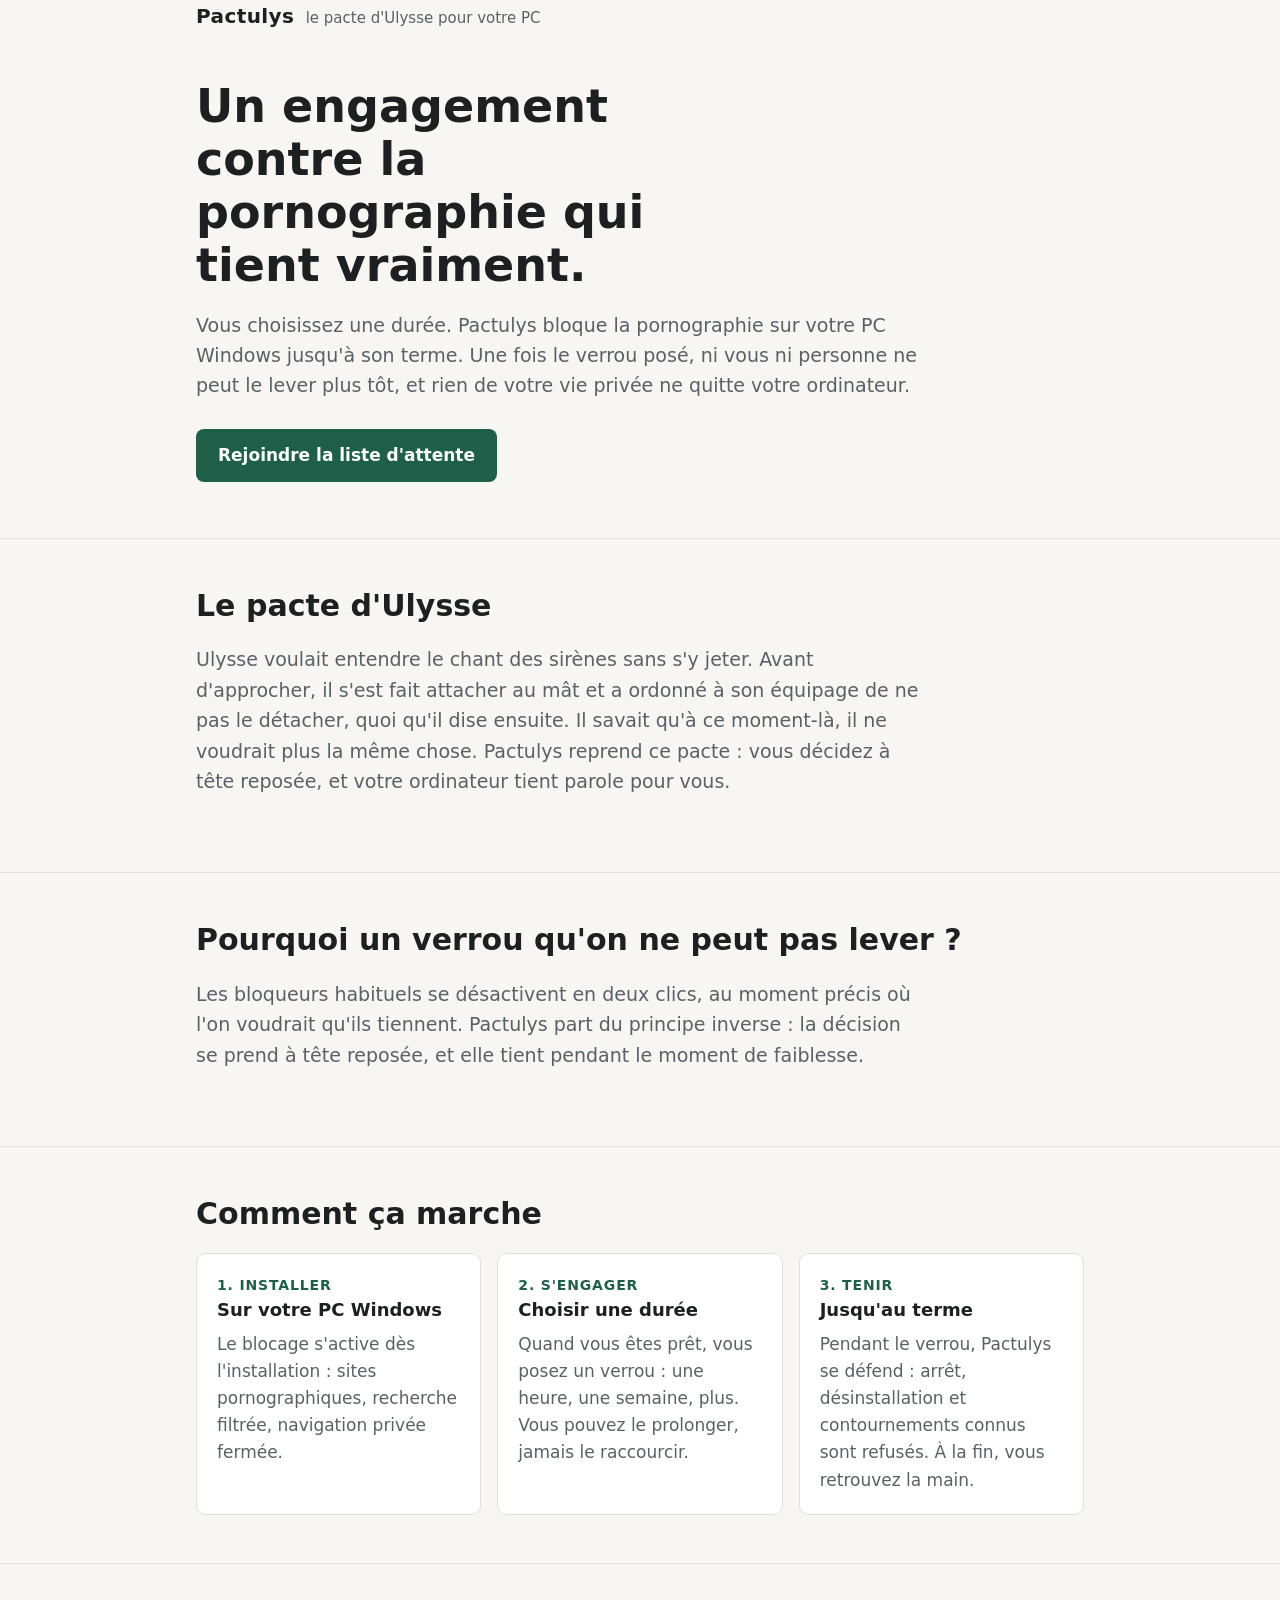
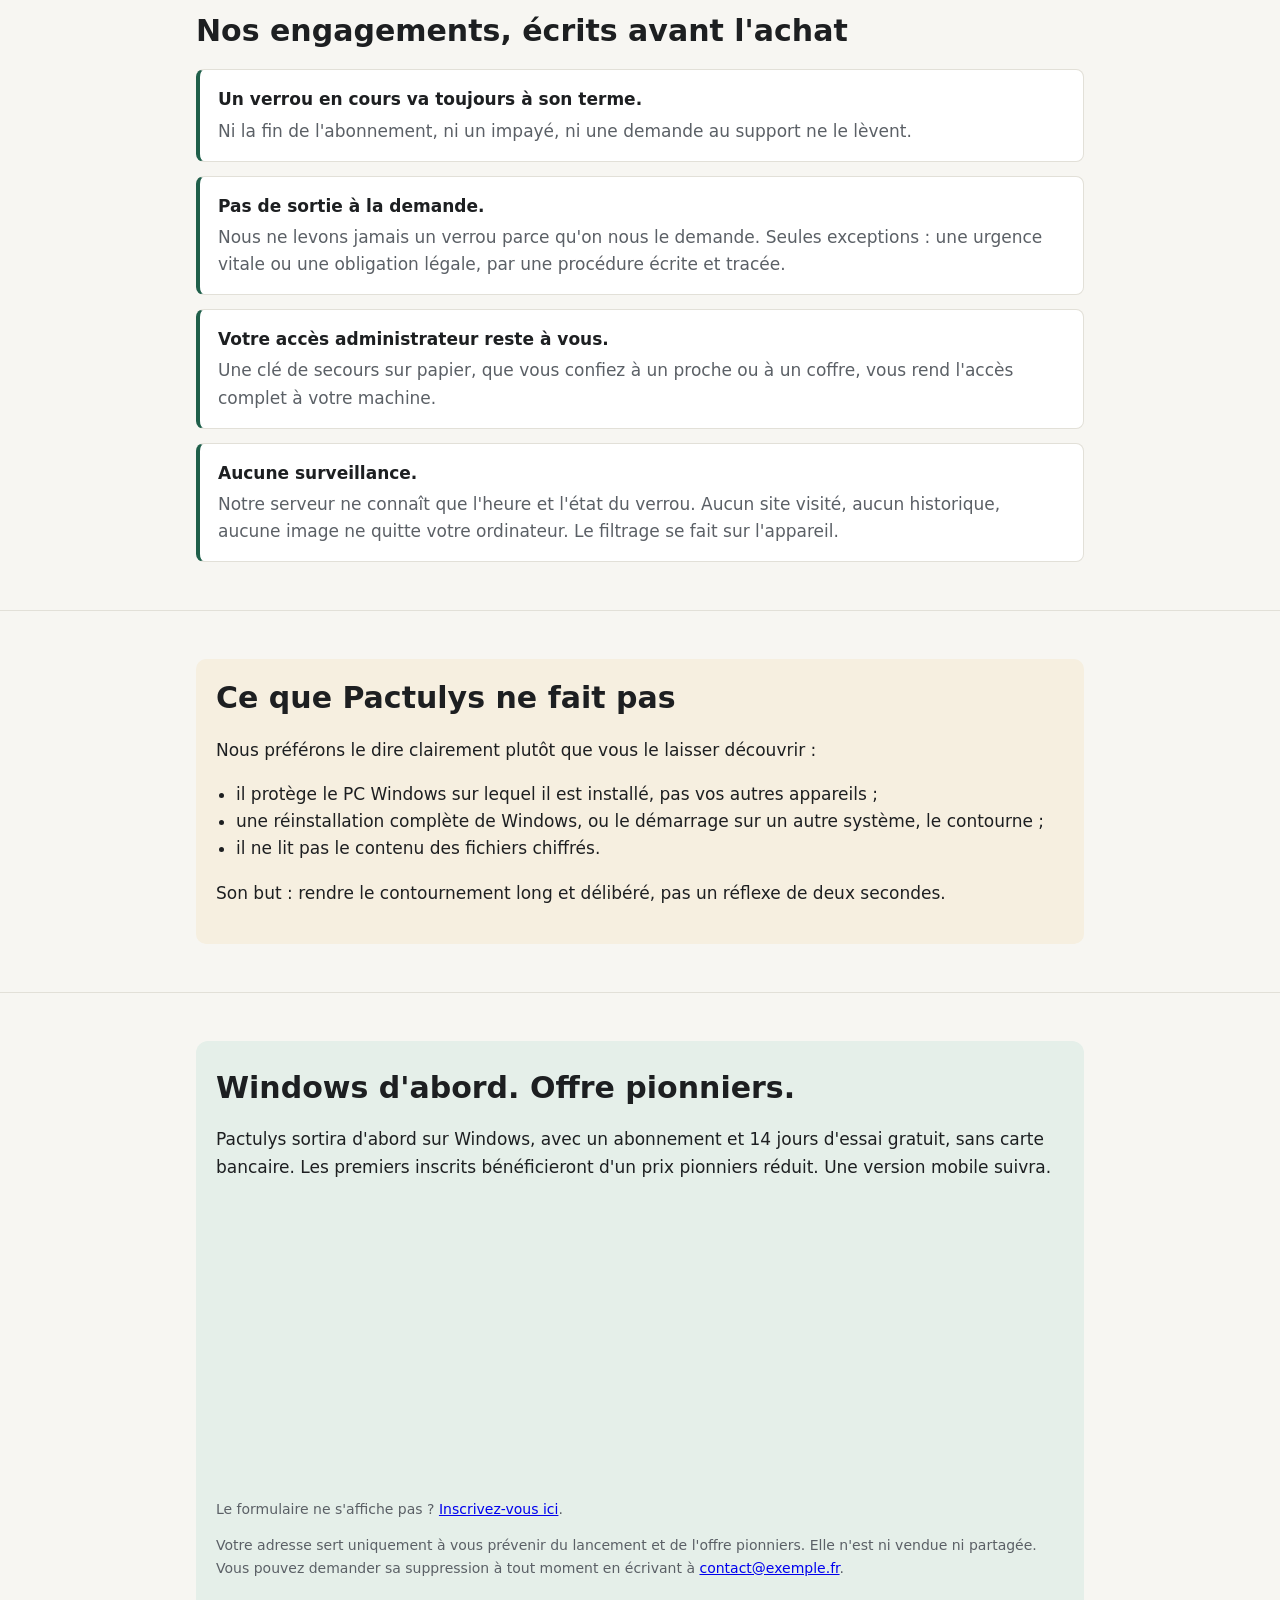
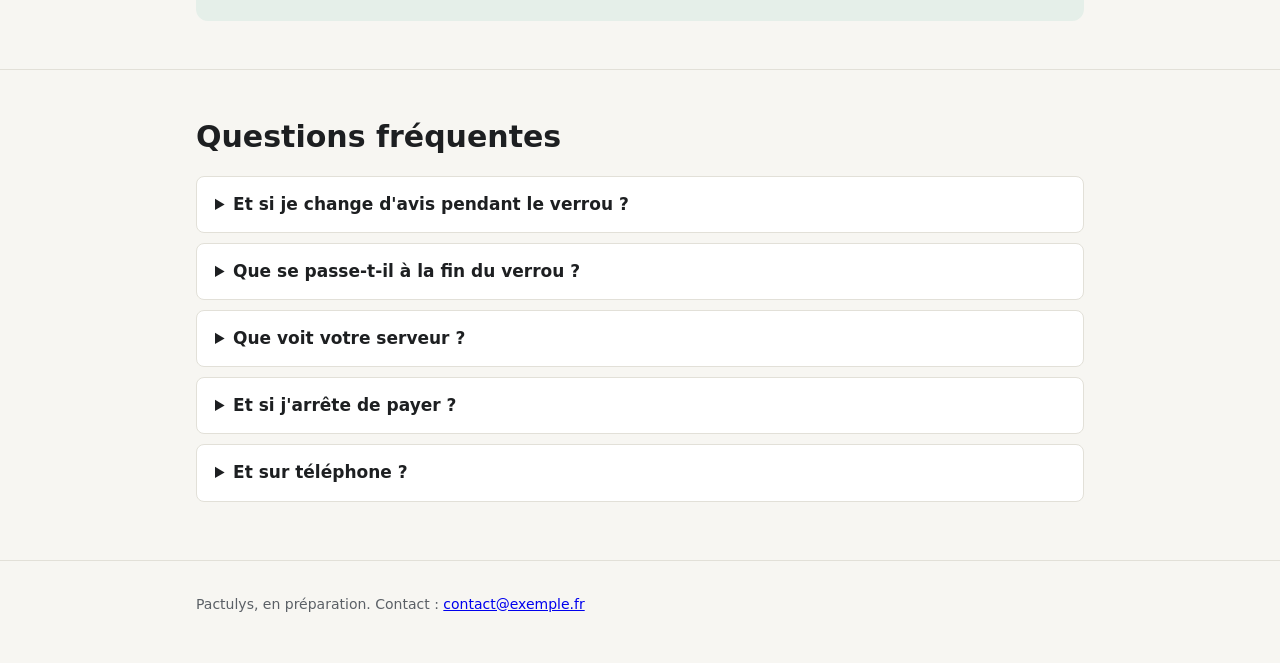
==== index.html @ 53e65997 "fix(site): hauteur du formulaire Tally sans barre de défilement" ====
<!doctype html>
<html lang="fr">
<head>
<meta charset="utf-8">
<meta name="viewport" content="width=device-width, initial-scale=1">
<title>Pactulys — le pacte d'Ulysse pour votre PC</title>
<meta name="description" content="Pactulys bloque la pornographie sur votre PC Windows pour une durée que vous choisissez. Une fois posé, le verrou ne se lève pas avant son terme. Sans surveillance de votre vie privée.">
<style>
  :root {
    --bg: #f7f6f2;
    --surface: #ffffff;
    --text: #1d1f21;
    --muted: #5b6066;
    --line: #e2e0d8;
    --accent: #1f5f4a;
    --accent-text: #ffffff;
    --accent-soft: #e5efe9;
    --warn-soft: #f6efe0;
  }
  @media (prefers-color-scheme: dark) {
    :root:not([data-theme="light"]) {
      --bg: #141617;
      --surface: #1c1f20;
      --text: #ecebe7;
      --muted: #a3a8ad;
      --line: #2e3234;
      --accent: #6cc4a1;
      --accent-text: #0f1a15;
      --accent-soft: #1d2b25;
      --warn-soft: #2a2519;
    }
  }
  :root[data-theme="dark"] {
    --bg: #141617;
    --surface: #1c1f20;
    --text: #ecebe7;
    --muted: #a3a8ad;
    --line: #2e3234;
    --accent: #6cc4a1;
    --accent-text: #0f1a15;
    --accent-soft: #1d2b25;
    --warn-soft: #2a2519;
  }
  * { box-sizing: border-box; }
  html { -webkit-text-size-adjust: 100%; }
  body {
    margin: 0;
    background: var(--bg);
    color: var(--text);
    font: 17px/1.6 system-ui, -apple-system, "Segoe UI", Roboto, sans-serif;
  }
  .wrap { max-width: 920px; margin: 0 auto; padding: 0 16px; }
  header { padding: 20px 0; }
  .brand { font-weight: 700; font-size: 20px; letter-spacing: .02em; }
  .tagline { color: var(--muted); font-size: 15px; margin-left: 6px; }
  .hero { padding-top: 48px; padding-bottom: 56px; }
  h1 { font-size: clamp(30px, 6vw, 46px); line-height: 1.15; margin: 0 0 18px; max-width: 18ch; }
  h2 { font-size: clamp(23px, 4vw, 30px); line-height: 1.25; margin: 0 0 20px; }
  h3 { font-size: 18px; margin: 0 0 6px; }
  .lead { font-size: 19px; color: var(--muted); max-width: 60ch; margin: 0 0 28px; }
  .btn {
    display: inline-block; background: var(--accent); color: var(--accent-text);
    text-decoration: none; font-weight: 600; padding: 13px 22px; border-radius: 8px;
    border: 0; font-size: 17px; cursor: pointer;
  }
  .btn:focus-visible { outline: 3px solid var(--accent); outline-offset: 2px; }
  section { padding: 48px 0; border-top: 1px solid var(--line); }
  .grid { display: grid; gap: 16px; grid-template-columns: repeat(auto-fit, minmax(240px, 1fr)); }
  .card { background: var(--surface); border: 1px solid var(--line); border-radius: 10px; padding: 20px; }
  .card p { margin: 0; color: var(--muted); }
  .step { font-weight: 700; color: var(--accent); font-size: 14px; letter-spacing: .06em; text-transform: uppercase; }
  ul.promises { list-style: none; padding: 0; margin: 0; display: grid; gap: 14px; }
  ul.promises li { background: var(--surface); border: 1px solid var(--line); border-left: 4px solid var(--accent); border-radius: 8px; padding: 16px 18px; }
  ul.promises li p { margin: 4px 0 0; color: var(--muted); }
  .limits { background: var(--warn-soft); border-radius: 10px; padding: 20px; }
  .limits ul { margin: 8px 0 0; padding-left: 20px; }
  .offer { background: var(--accent-soft); border-radius: 12px; padding: 28px 20px; }
  .tally { width: 100%; border: 0; margin: 18px 0 10px; min-height: 250px; background: transparent; }
  .small { font-size: 14px; color: var(--muted); }
  details { background: var(--surface); border: 1px solid var(--line); border-radius: 8px; padding: 14px 18px; margin-bottom: 10px; }
  summary { cursor: pointer; font-weight: 600; }
  details p { color: var(--muted); margin: 10px 0 0; }
  footer { padding: 32px 0 48px; border-top: 1px solid var(--line); }
</style>
</head>
<body>
<header class="wrap"><span class="brand">Pactulys</span> <span class="tagline">le pacte d'Ulysse pour votre PC</span></header>

<main>
  <div class="wrap hero">
    <h1>Un engagement contre la pornographie qui tient vraiment.</h1>
    <p class="lead">Vous choisissez une durée. Pactulys bloque la pornographie sur votre PC Windows jusqu'à son terme. Une fois le verrou posé, ni vous ni personne ne peut le lever plus tôt, et rien de votre vie privée ne quitte votre ordinateur.</p>
    <a class="btn" href="#liste">Rejoindre la liste d'attente</a>
  </div>

  <section>
    <div class="wrap">
      <h2>Le pacte d'Ulysse</h2>
      <p class="lead">Ulysse voulait entendre le chant des sirènes sans s'y jeter. Avant d'approcher, il s'est fait attacher au mât et a ordonné à son équipage de ne pas le détacher, quoi qu'il dise ensuite. Il savait qu'à ce moment-là, il ne voudrait plus la même chose. Pactulys reprend ce pacte : vous décidez à tête reposée, et votre ordinateur tient parole pour vous.</p>
    </div>
  </section>

  <section>
    <div class="wrap">
      <h2>Pourquoi un verrou qu'on ne peut pas lever ?</h2>
      <p class="lead">Les bloqueurs habituels se désactivent en deux clics, au moment précis où l'on voudrait qu'ils tiennent. Pactulys part du principe inverse : la décision se prend à tête reposée, et elle tient pendant le moment de faiblesse.</p>
    </div>
  </section>

  <section>
    <div class="wrap">
      <h2>Comment ça marche</h2>
      <div class="grid">
        <div class="card">
          <div class="step">1. Installer</div>
          <h3>Sur votre PC Windows</h3>
          <p>Le blocage s'active dès l'installation : sites pornographiques, recherche filtrée, navigation privée fermée.</p>
        </div>
        <div class="card">
          <div class="step">2. S'engager</div>
          <h3>Choisir une durée</h3>
          <p>Quand vous êtes prêt, vous posez un verrou : une heure, une semaine, plus. Vous pouvez le prolonger, jamais le raccourcir.</p>
        </div>
        <div class="card">
          <div class="step">3. Tenir</div>
          <h3>Jusqu'au terme</h3>
          <p>Pendant le verrou, Pactulys se défend : arrêt, désinstallation et contournements connus sont refusés. À la fin, vous retrouvez la main.</p>
        </div>
      </div>
    </div>
  </section>

  <section>
    <div class="wrap">
      <h2>Nos engagements, écrits avant l'achat</h2>
      <ul class="promises">
        <li><strong>Un verrou en cours va toujours à son terme.</strong>
          <p>Ni la fin de l'abonnement, ni un impayé, ni une demande au support ne le lèvent.</p></li>
        <li><strong>Pas de sortie à la demande.</strong>
          <p>Nous ne levons jamais un verrou parce qu'on nous le demande. Seules exceptions : une urgence vitale ou une obligation légale, par une procédure écrite et tracée.</p></li>
        <li><strong>Votre accès administrateur reste à vous.</strong>
          <p>Une clé de secours sur papier, que vous confiez à un proche ou à un coffre, vous rend l'accès complet à votre machine.</p></li>
        <li><strong>Aucune surveillance.</strong>
          <p>Notre serveur ne connaît que l'heure et l'état du verrou. Aucun site visité, aucun historique, aucune image ne quitte votre ordinateur. Le filtrage se fait sur l'appareil.</p></li>
      </ul>
    </div>
  </section>

  <section>
    <div class="wrap">
      <div class="limits">
        <h2>Ce que Pactulys ne fait pas</h2>
        <p>Nous préférons le dire clairement plutôt que vous le laisser découvrir :</p>
        <ul>
          <li>il protège le PC Windows sur lequel il est installé, pas vos autres appareils ;</li>
          <li>une réinstallation complète de Windows, ou le démarrage sur un autre système, le contourne ;</li>
          <li>il ne lit pas le contenu des fichiers chiffrés.</li>
        </ul>
        <p>Son but : rendre le contournement long et délibéré, pas un réflexe de deux secondes.</p>
      </div>
    </div>
  </section>

  <section id="liste">
    <div class="wrap">
      <div class="offer">
        <h2>Windows d'abord. Offre pionniers.</h2>
        <p>Pactulys sortira d'abord sur Windows, avec un abonnement et 14 jours d'essai gratuit, sans carte bancaire. Les premiers inscrits bénéficieront d'un prix pionniers réduit. Une version mobile suivra.</p>
        <!-- Formulaire Tally jadW1a (modifiable sur tally.so). Le lien sert si l'intégration est bloquée. -->
        <iframe class="tally" src="https://tally.so/embed/jadW1a?hideTitle=1&amp;transparentBackground=1&amp;dynamicHeight=1" data-tally-src="https://tally.so/embed/jadW1a?hideTitle=1&amp;transparentBackground=1&amp;dynamicHeight=1" title="Rejoindre la liste d'attente" loading="lazy"></iframe>
        <p class="small">Le formulaire ne s'affiche pas ? <a href="https://tally.so/r/jadW1a">Inscrivez-vous ici</a>.</p>
        <script src="https://tally.so/widgets/embed.js" async></script>
        <p class="small">Votre adresse sert uniquement à vous prévenir du lancement et de l'offre pionniers. Elle n'est ni vendue ni partagée. Vous pouvez demander sa suppression à tout moment en écrivant à <a href="mailto:contact@exemple.fr">contact@exemple.fr</a>.</p>
      </div>
    </div>
  </section>

  <section>
    <div class="wrap">
      <h2>Questions fréquentes</h2>
      <details>
        <summary>Et si je change d'avis pendant le verrou ?</summary>
        <p>Le verrou va à son terme : c'est tout son intérêt. Choisissez une durée courte pour commencer. Vous pourrez toujours la prolonger, jamais la raccourcir.</p>
      </details>
      <details>
        <summary>Que se passe-t-il à la fin du verrou ?</summary>
        <p>Le blocage reste actif, mais vous retrouvez tous vos droits : vous pouvez le désactiver, poser un nouveau verrou ou désinstaller Pactulys.</p>
      </details>
      <details>
        <summary>Que voit votre serveur ?</summary>
        <p>L'heure et l'état du verrou, rien d'autre. Il sert à fournir une heure fiable, pour qu'on ne puisse pas avancer l'horloge de l'ordinateur afin d'écourter le verrou.</p>
      </details>
      <details>
        <summary>Et si j'arrête de payer ?</summary>
        <p>Un verrou en cours continue jusqu'à son terme. Sans abonnement actif, vous ne pouvez simplement plus en poser de nouveau.</p>
      </details>
      <details>
        <summary>Et sur téléphone ?</summary>
        <p>Pas encore. Nous choisirons la première plateforme mobile en fonction de ce que nous diront les inscrits.</p>
      </details>
    </div>
  </section>
</main>

<footer>
  <div class="wrap small">Pactulys, en préparation. Contact : <a href="mailto:contact@exemple.fr">contact@exemple.fr</a></div>
</footer>
</body>
</html>
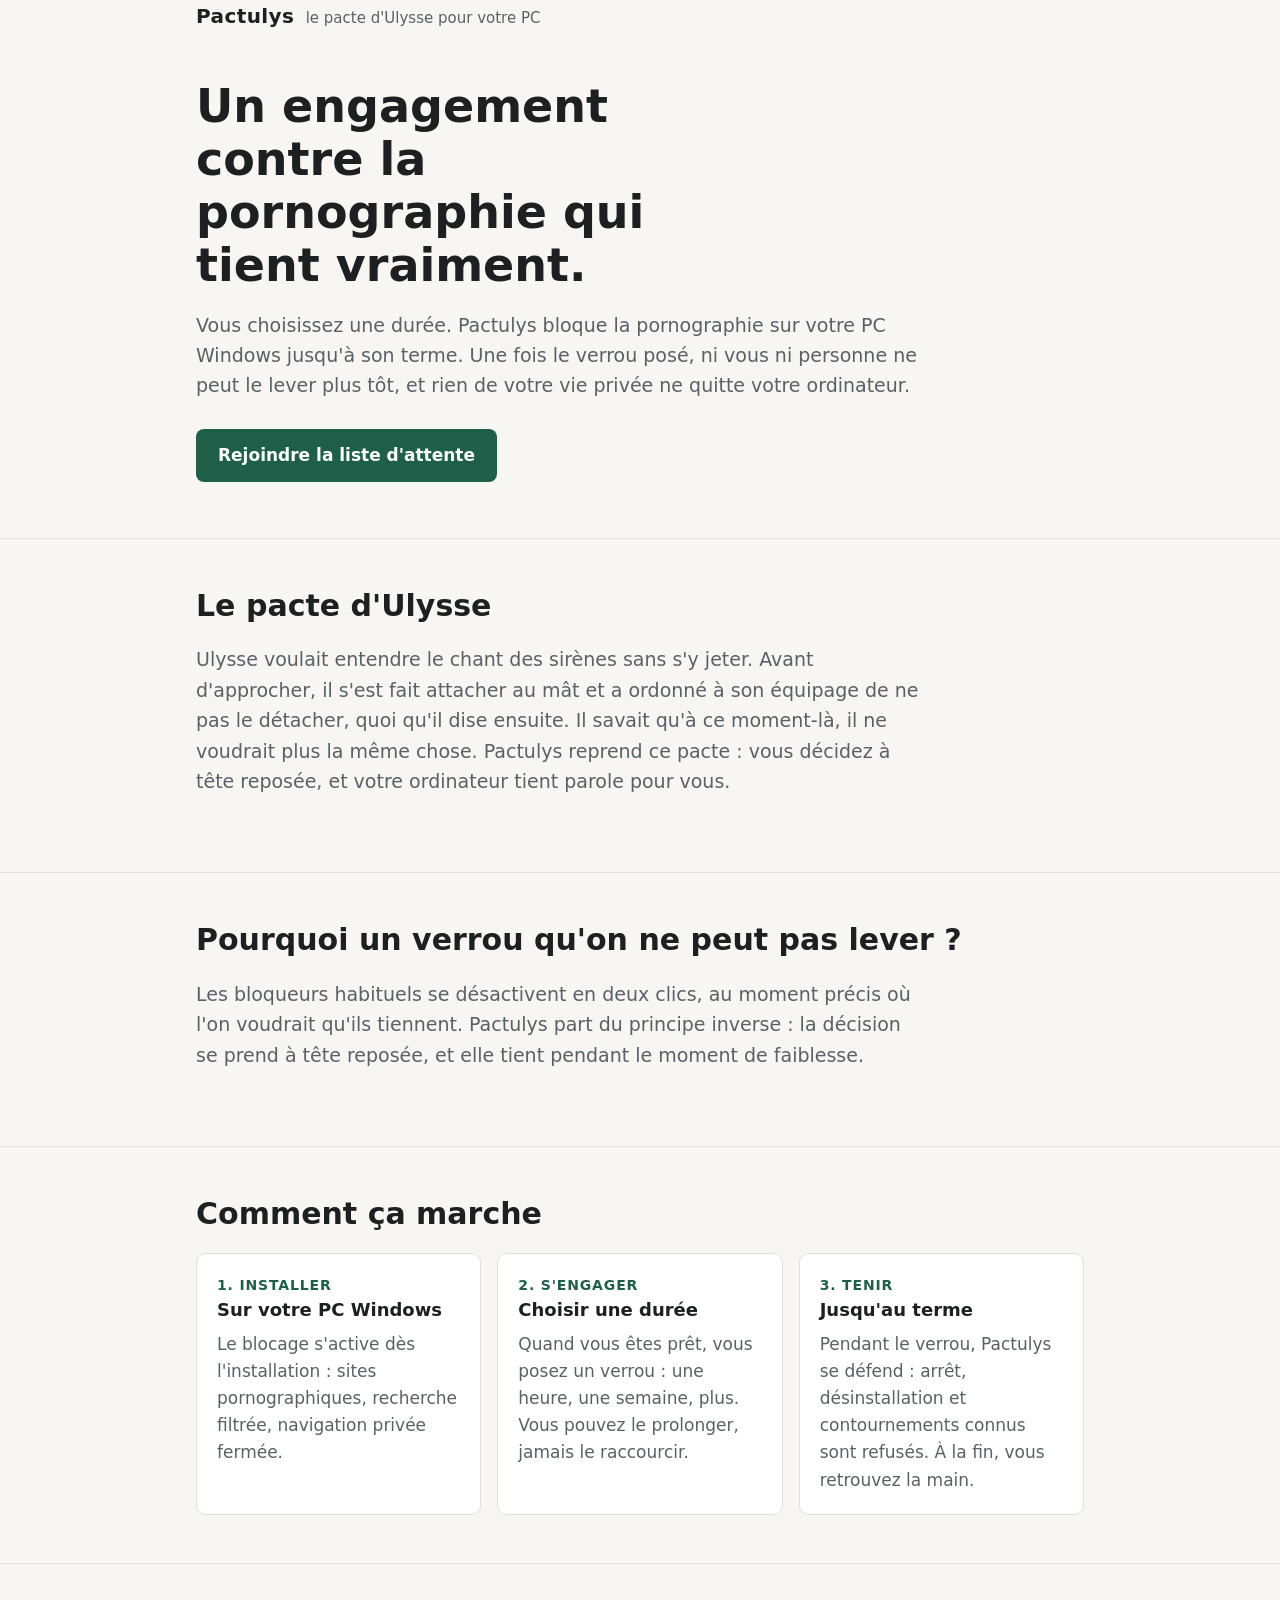
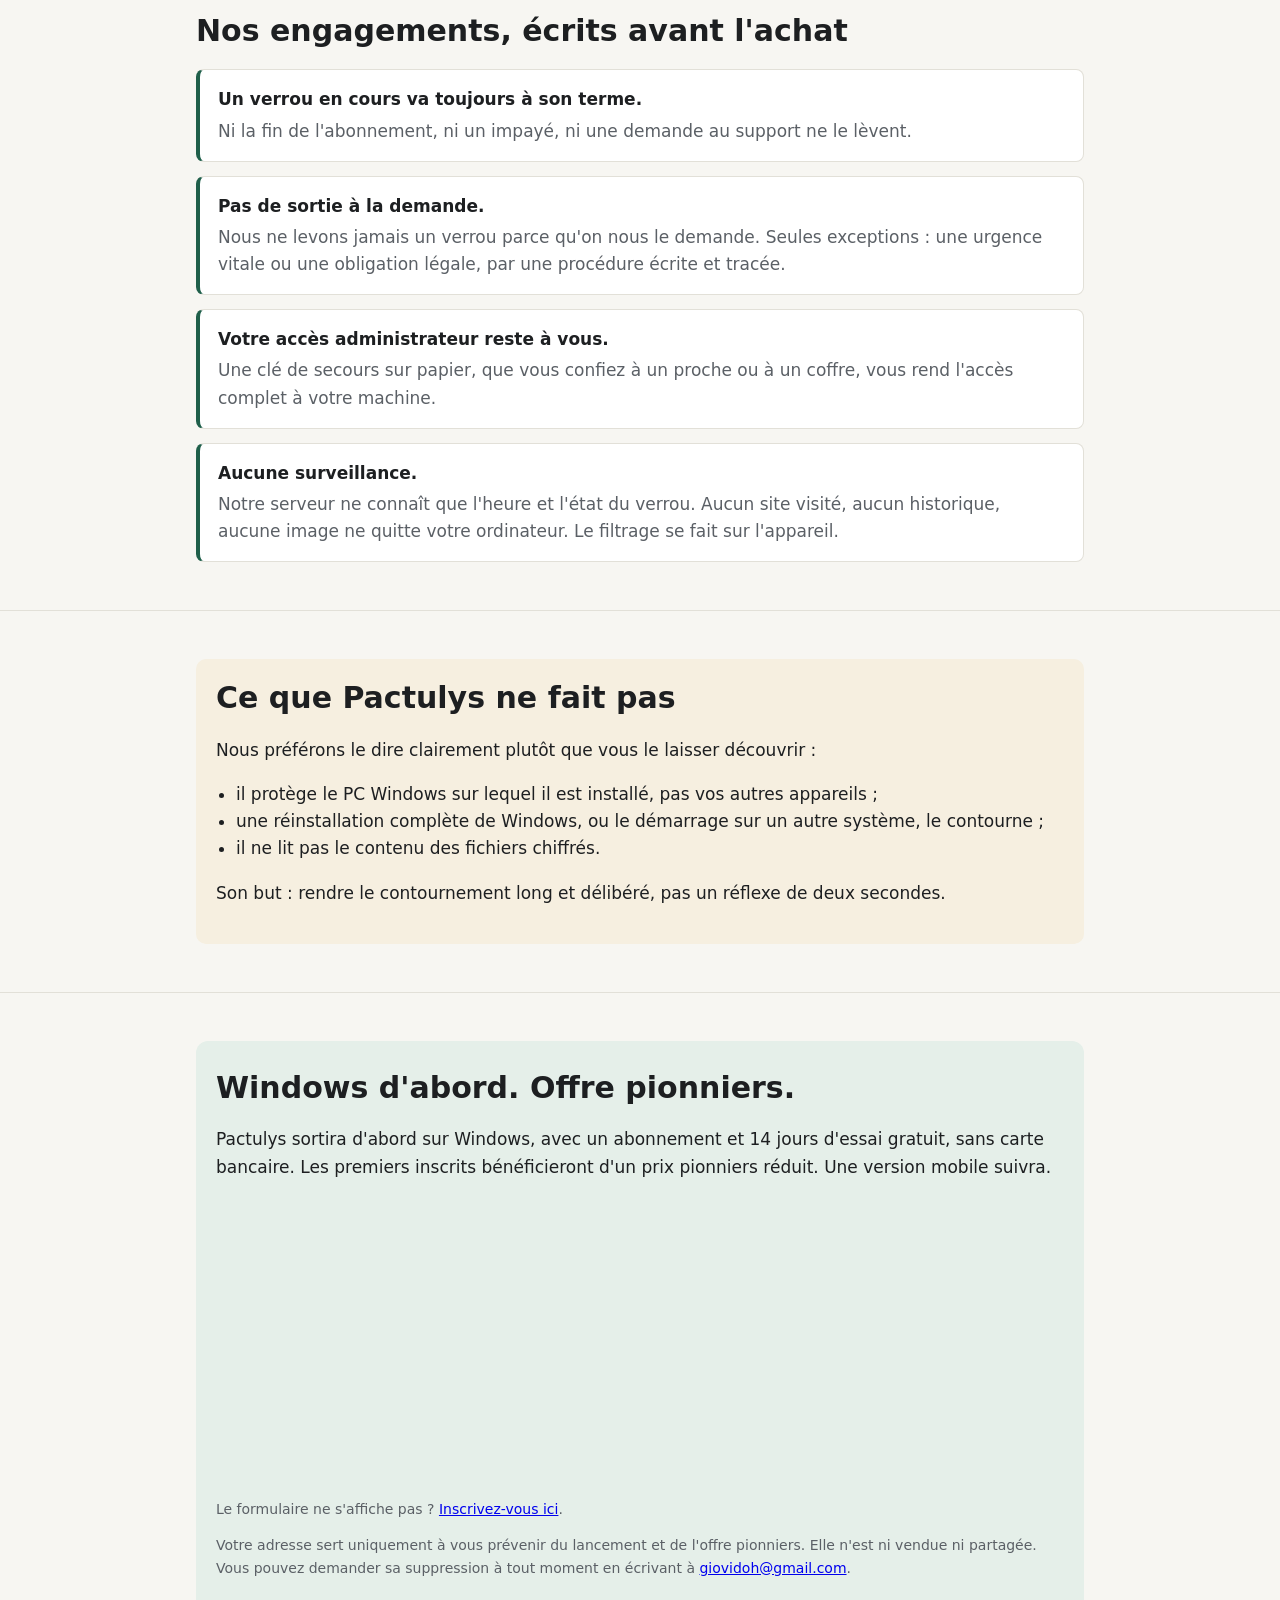
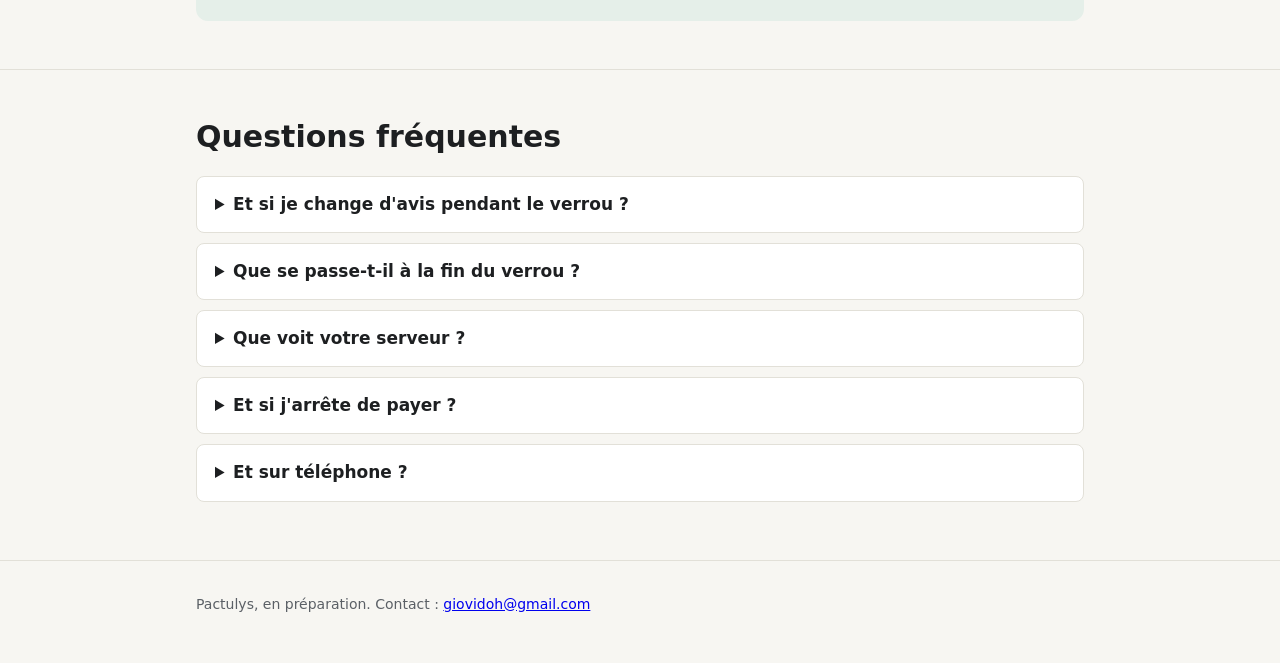
==== commit 5537e938: "feat(site): adresse de contact" ====
--- a/index.html
+++ b/index.html
@@ -170,7 +170,7 @@
         <iframe class="tally" src="https://tally.so/embed/jadW1a?hideTitle=1&amp;transparentBackground=1&amp;dynamicHeight=1" data-tally-src="https://tally.so/embed/jadW1a?hideTitle=1&amp;transparentBackground=1&amp;dynamicHeight=1" title="Rejoindre la liste d'attente" loading="lazy"></iframe>
         <p class="small">Le formulaire ne s'affiche pas ? <a href="https://tally.so/r/jadW1a">Inscrivez-vous ici</a>.</p>
         <script src="https://tally.so/widgets/embed.js" async></script>
-        <p class="small">Votre adresse sert uniquement à vous prévenir du lancement et de l'offre pionniers. Elle n'est ni vendue ni partagée. Vous pouvez demander sa suppression à tout moment en écrivant à <a href="mailto:contact@exemple.fr">contact@exemple.fr</a>.</p>
+        <p class="small">Votre adresse sert uniquement à vous prévenir du lancement et de l'offre pionniers. Elle n'est ni vendue ni partagée. Vous pouvez demander sa suppression à tout moment en écrivant à <a href="mailto:giovidoh@gmail.com">giovidoh@gmail.com</a>.</p>
       </div>
     </div>
   </section>
@@ -203,7 +203,7 @@
 </main>
 
 <footer>
-  <div class="wrap small">Pactulys, en préparation. Contact : <a href="mailto:contact@exemple.fr">contact@exemple.fr</a></div>
+  <div class="wrap small">Pactulys, en préparation. Contact : <a href="mailto:giovidoh@gmail.com">giovidoh@gmail.com</a></div>
 </footer>
 </body>
 </html>
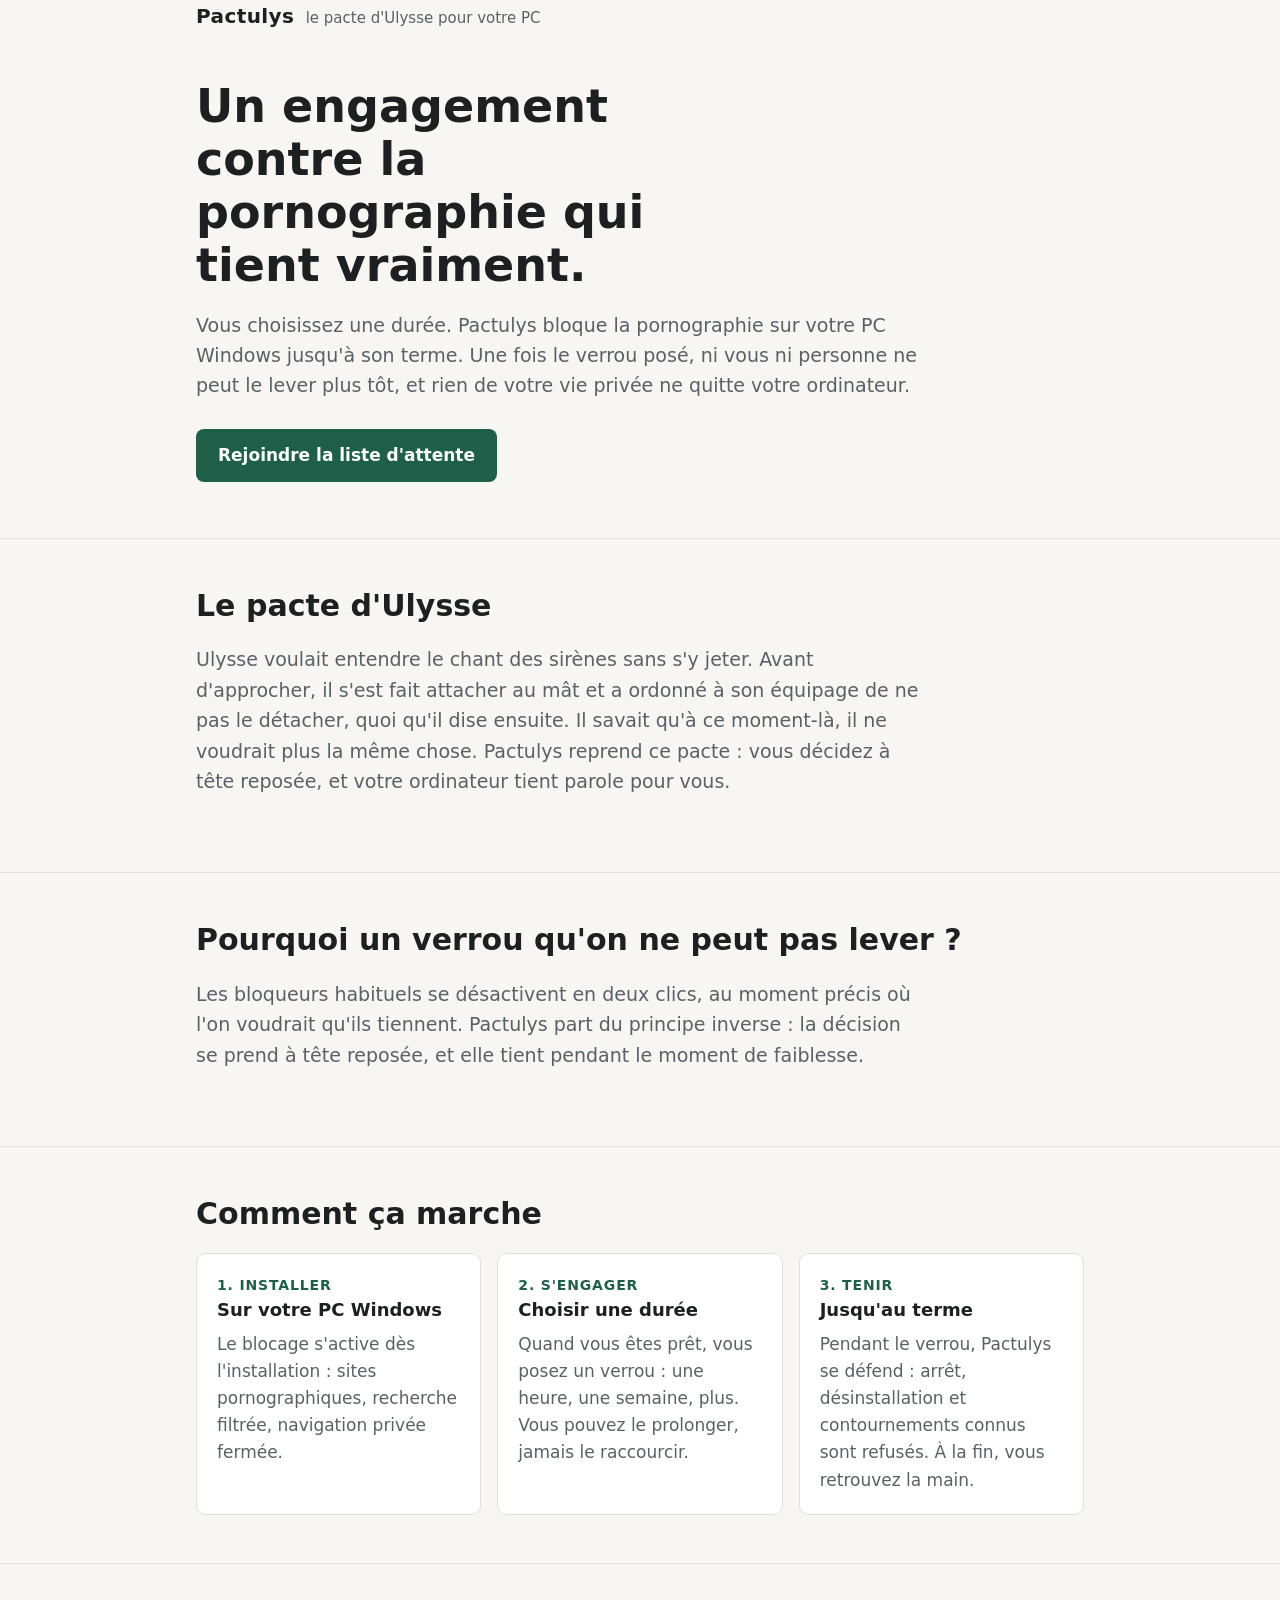
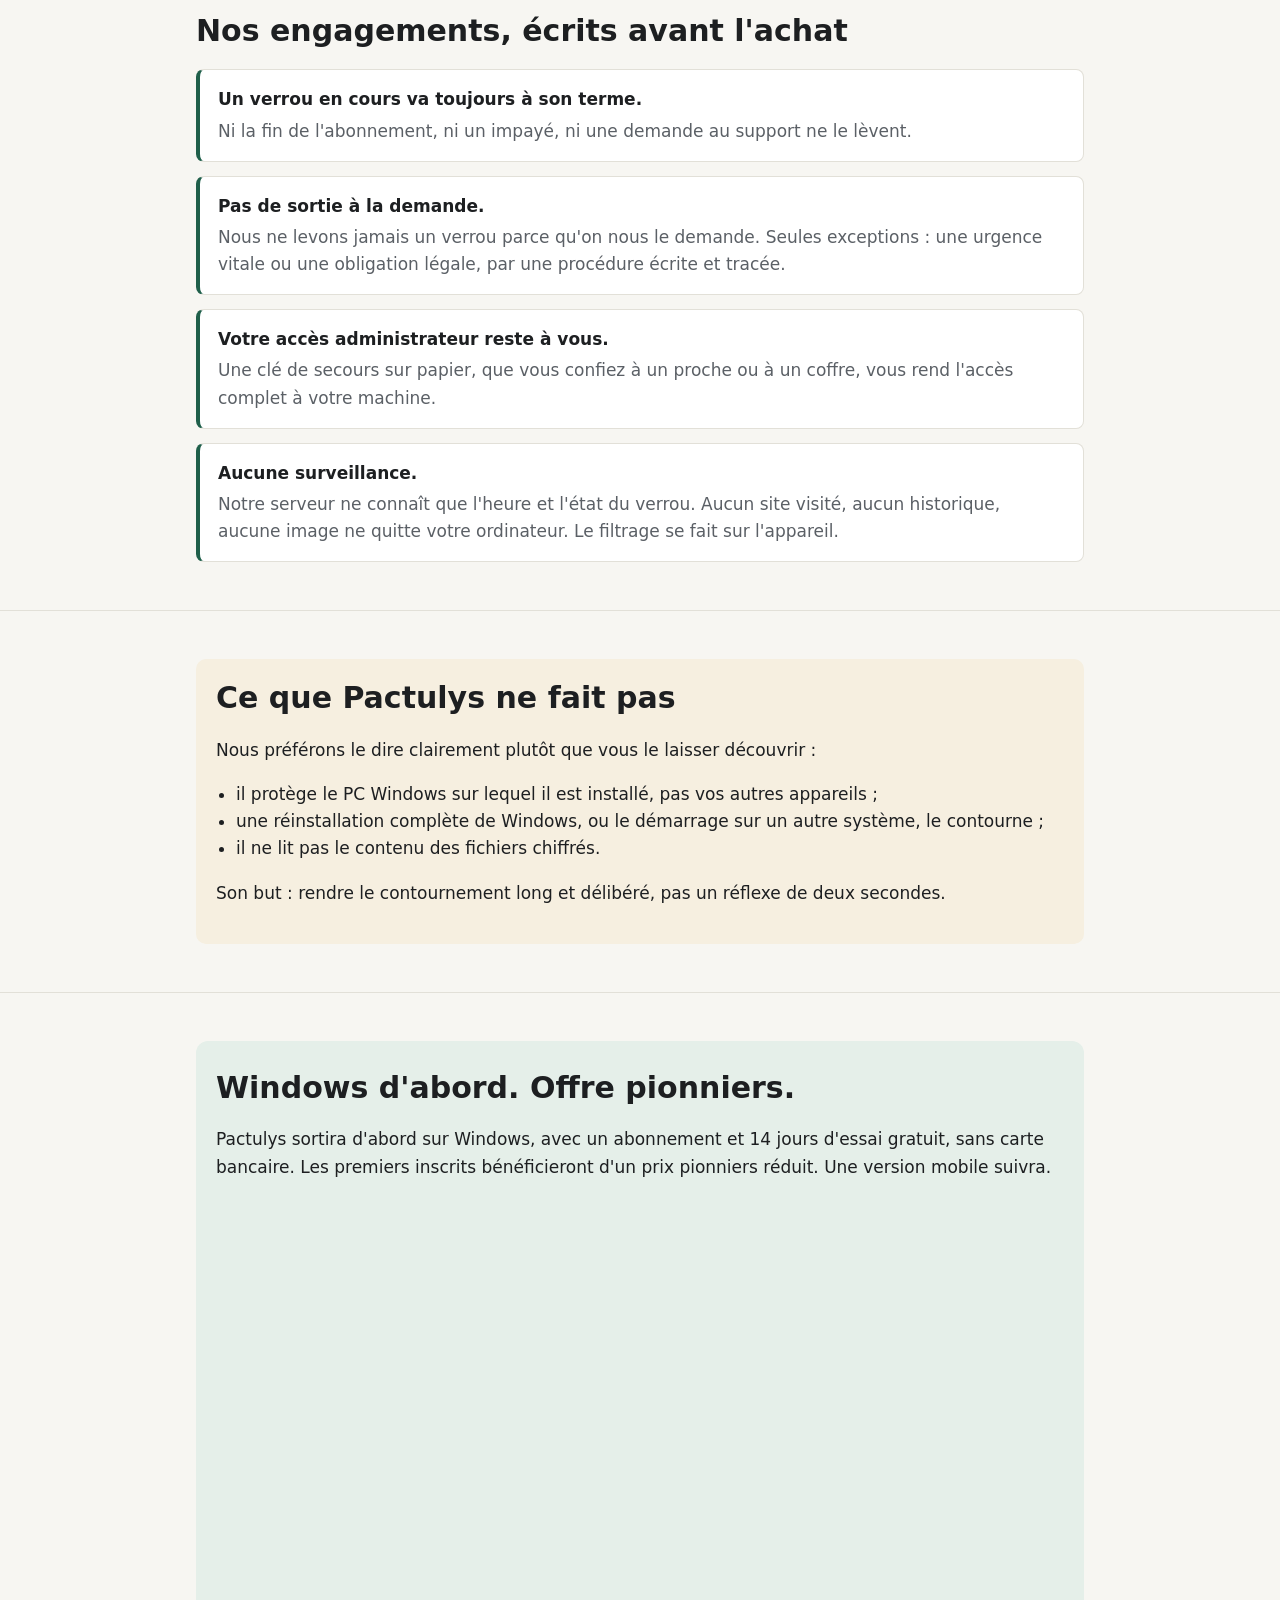
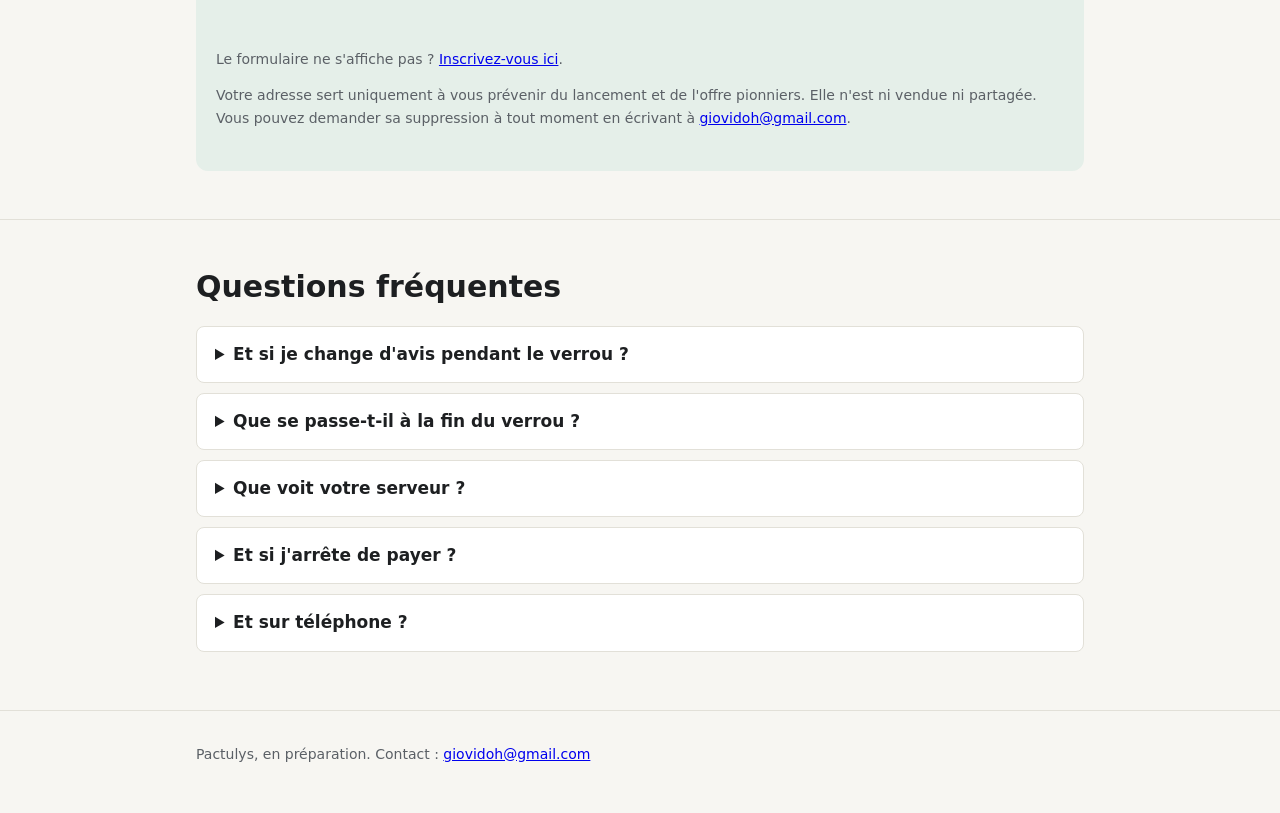
==== commit 2c25294c: "feat(site): restructure HTML layout and improve styling for better readability" ====
--- a/index.html
+++ b/index.html
@@ -1,24 +1,40 @@
 <!doctype html>
 <html lang="fr">
+
 <head>
-<meta charset="utf-8">
-<meta name="viewport" content="width=device-width, initial-scale=1">
-<title>Pactulys — le pacte d'Ulysse pour votre PC</title>
-<meta name="description" content="Pactulys bloque la pornographie sur votre PC Windows pour une durée que vous choisissez. Une fois posé, le verrou ne se lève pas avant son terme. Sans surveillance de votre vie privée.">
-<style>
-  :root {
-    --bg: #f7f6f2;
-    --surface: #ffffff;
-    --text: #1d1f21;
-    --muted: #5b6066;
-    --line: #e2e0d8;
-    --accent: #1f5f4a;
-    --accent-text: #ffffff;
-    --accent-soft: #e5efe9;
-    --warn-soft: #f6efe0;
-  }
-  @media (prefers-color-scheme: dark) {
-    :root:not([data-theme="light"]) {
+  <meta charset="utf-8">
+  <meta name="viewport" content="width=device-width, initial-scale=1">
+  <title>Pactulys — le pacte d'Ulysse pour votre PC</title>
+  <meta name="description"
+    content="Pactulys bloque la pornographie sur votre PC Windows pour une durée que vous choisissez. Une fois posé, le verrou ne se lève pas avant son terme. Sans surveillance de votre vie privée.">
+  <style>
+    :root {
+      --bg: #f7f6f2;
+      --surface: #ffffff;
+      --text: #1d1f21;
+      --muted: #5b6066;
+      --line: #e2e0d8;
+      --accent: #1f5f4a;
+      --accent-text: #ffffff;
+      --accent-soft: #e5efe9;
+      --warn-soft: #f6efe0;
+    }
+
+    @media (prefers-color-scheme: dark) {
+      :root:not([data-theme="light"]) {
+        --bg: #141617;
+        --surface: #1c1f20;
+        --text: #ecebe7;
+        --muted: #a3a8ad;
+        --line: #2e3234;
+        --accent: #6cc4a1;
+        --accent-text: #0f1a15;
+        --accent-soft: #1d2b25;
+        --warn-soft: #2a2519;
+      }
+    }
+
+    :root[data-theme="dark"] {
       --bg: #141617;
       --surface: #1c1f20;
       --text: #ecebe7;
@@ -29,181 +45,352 @@
       --accent-soft: #1d2b25;
       --warn-soft: #2a2519;
     }
-  }
-  :root[data-theme="dark"] {
-    --bg: #141617;
-    --surface: #1c1f20;
-    --text: #ecebe7;
-    --muted: #a3a8ad;
-    --line: #2e3234;
-    --accent: #6cc4a1;
-    --accent-text: #0f1a15;
-    --accent-soft: #1d2b25;
-    --warn-soft: #2a2519;
-  }
-  * { box-sizing: border-box; }
-  html { -webkit-text-size-adjust: 100%; }
-  body {
-    margin: 0;
-    background: var(--bg);
-    color: var(--text);
-    font: 17px/1.6 system-ui, -apple-system, "Segoe UI", Roboto, sans-serif;
-  }
-  .wrap { max-width: 920px; margin: 0 auto; padding: 0 16px; }
-  header { padding: 20px 0; }
-  .brand { font-weight: 700; font-size: 20px; letter-spacing: .02em; }
-  .tagline { color: var(--muted); font-size: 15px; margin-left: 6px; }
-  .hero { padding-top: 48px; padding-bottom: 56px; }
-  h1 { font-size: clamp(30px, 6vw, 46px); line-height: 1.15; margin: 0 0 18px; max-width: 18ch; }
-  h2 { font-size: clamp(23px, 4vw, 30px); line-height: 1.25; margin: 0 0 20px; }
-  h3 { font-size: 18px; margin: 0 0 6px; }
-  .lead { font-size: 19px; color: var(--muted); max-width: 60ch; margin: 0 0 28px; }
-  .btn {
-    display: inline-block; background: var(--accent); color: var(--accent-text);
-    text-decoration: none; font-weight: 600; padding: 13px 22px; border-radius: 8px;
-    border: 0; font-size: 17px; cursor: pointer;
-  }
-  .btn:focus-visible { outline: 3px solid var(--accent); outline-offset: 2px; }
-  section { padding: 48px 0; border-top: 1px solid var(--line); }
-  .grid { display: grid; gap: 16px; grid-template-columns: repeat(auto-fit, minmax(240px, 1fr)); }
-  .card { background: var(--surface); border: 1px solid var(--line); border-radius: 10px; padding: 20px; }
-  .card p { margin: 0; color: var(--muted); }
-  .step { font-weight: 700; color: var(--accent); font-size: 14px; letter-spacing: .06em; text-transform: uppercase; }
-  ul.promises { list-style: none; padding: 0; margin: 0; display: grid; gap: 14px; }
-  ul.promises li { background: var(--surface); border: 1px solid var(--line); border-left: 4px solid var(--accent); border-radius: 8px; padding: 16px 18px; }
-  ul.promises li p { margin: 4px 0 0; color: var(--muted); }
-  .limits { background: var(--warn-soft); border-radius: 10px; padding: 20px; }
-  .limits ul { margin: 8px 0 0; padding-left: 20px; }
-  .offer { background: var(--accent-soft); border-radius: 12px; padding: 28px 20px; }
-  .tally { width: 100%; border: 0; margin: 18px 0 10px; min-height: 250px; background: transparent; }
-  .small { font-size: 14px; color: var(--muted); }
-  details { background: var(--surface); border: 1px solid var(--line); border-radius: 8px; padding: 14px 18px; margin-bottom: 10px; }
-  summary { cursor: pointer; font-weight: 600; }
-  details p { color: var(--muted); margin: 10px 0 0; }
-  footer { padding: 32px 0 48px; border-top: 1px solid var(--line); }
-</style>
+
+    * {
+      box-sizing: border-box;
+    }
+
+    html {
+      -webkit-text-size-adjust: 100%;
+    }
+
+    body {
+      margin: 0;
+      background: var(--bg);
+      color: var(--text);
+      font: 17px/1.6 system-ui, -apple-system, "Segoe UI", Roboto, sans-serif;
+    }
+
+    .wrap {
+      max-width: 920px;
+      margin: 0 auto;
+      padding: 0 16px;
+    }
+
+    header {
+      padding: 20px 0;
+    }
+
+    .brand {
+      font-weight: 700;
+      font-size: 20px;
+      letter-spacing: .02em;
+    }
+
+    .tagline {
+      color: var(--muted);
+      font-size: 15px;
+      margin-left: 6px;
+    }
+
+    .hero {
+      padding-top: 48px;
+      padding-bottom: 56px;
+    }
+
+    h1 {
+      font-size: clamp(30px, 6vw, 46px);
+      line-height: 1.15;
+      margin: 0 0 18px;
+      max-width: 18ch;
+    }
+
+    h2 {
+      font-size: clamp(23px, 4vw, 30px);
+      line-height: 1.25;
+      margin: 0 0 20px;
+    }
+
+    h3 {
+      font-size: 18px;
+      margin: 0 0 6px;
+    }
+
+    .lead {
+      font-size: 19px;
+      color: var(--muted);
+      max-width: 60ch;
+      margin: 0 0 28px;
+    }
+
+    .btn {
+      display: inline-block;
+      background: var(--accent);
+      color: var(--accent-text);
+      text-decoration: none;
+      font-weight: 600;
+      padding: 13px 22px;
+      border-radius: 8px;
+      border: 0;
+      font-size: 17px;
+      cursor: pointer;
+    }
+
+    .btn:focus-visible {
+      outline: 3px solid var(--accent);
+      outline-offset: 2px;
+    }
+
+    section {
+      padding: 48px 0;
+      border-top: 1px solid var(--line);
+    }
+
+    .grid {
+      display: grid;
+      gap: 16px;
+      grid-template-columns: repeat(auto-fit, minmax(240px, 1fr));
+    }
+
+    .card {
+      background: var(--surface);
+      border: 1px solid var(--line);
+      border-radius: 10px;
+      padding: 20px;
+    }
+
+    .card p {
+      margin: 0;
+      color: var(--muted);
+    }
+
+    .step {
+      font-weight: 700;
+      color: var(--accent);
+      font-size: 14px;
+      letter-spacing: .06em;
+      text-transform: uppercase;
+    }
+
+    ul.promises {
+      list-style: none;
+      padding: 0;
+      margin: 0;
+      display: grid;
+      gap: 14px;
+    }
+
+    ul.promises li {
+      background: var(--surface);
+      border: 1px solid var(--line);
+      border-left: 4px solid var(--accent);
+      border-radius: 8px;
+      padding: 16px 18px;
+    }
+
+    ul.promises li p {
+      margin: 4px 0 0;
+      color: var(--muted);
+    }
+
+    .limits {
+      background: var(--warn-soft);
+      border-radius: 10px;
+      padding: 20px;
+    }
+
+    .limits ul {
+      margin: 8px 0 0;
+      padding-left: 20px;
+    }
+
+    .offer {
+      background: var(--accent-soft);
+      border-radius: 12px;
+      padding: 28px 20px;
+    }
+
+    .tally {
+      width: 100%;
+      border: 0;
+      margin: 18px 0 10px;
+      background: transparent;
+      min-height: 400px;
+    }
+
+    .small {
+      font-size: 14px;
+      color: var(--muted);
+    }
+
+    details {
+      background: var(--surface);
+      border: 1px solid var(--line);
+      border-radius: 8px;
+      padding: 14px 18px;
+      margin-bottom: 10px;
+    }
+
+    summary {
+      cursor: pointer;
+      font-weight: 600;
+    }
+
+    details p {
+      color: var(--muted);
+      margin: 10px 0 0;
+    }
+
+    footer {
+      padding: 32px 0 48px;
+      border-top: 1px solid var(--line);
+    }
+  </style>
 </head>
+
 <body>
-<header class="wrap"><span class="brand">Pactulys</span> <span class="tagline">le pacte d'Ulysse pour votre PC</span></header>
-
-<main>
-  <div class="wrap hero">
-    <h1>Un engagement contre la pornographie qui tient vraiment.</h1>
-    <p class="lead">Vous choisissez une durée. Pactulys bloque la pornographie sur votre PC Windows jusqu'à son terme. Une fois le verrou posé, ni vous ni personne ne peut le lever plus tôt, et rien de votre vie privée ne quitte votre ordinateur.</p>
-    <a class="btn" href="#liste">Rejoindre la liste d'attente</a>
-  </div>
-
-  <section>
-    <div class="wrap">
-      <h2>Le pacte d'Ulysse</h2>
-      <p class="lead">Ulysse voulait entendre le chant des sirènes sans s'y jeter. Avant d'approcher, il s'est fait attacher au mât et a ordonné à son équipage de ne pas le détacher, quoi qu'il dise ensuite. Il savait qu'à ce moment-là, il ne voudrait plus la même chose. Pactulys reprend ce pacte : vous décidez à tête reposée, et votre ordinateur tient parole pour vous.</p>
+  <header class="wrap"><span class="brand">Pactulys</span> <span class="tagline">le pacte d'Ulysse pour votre PC</span>
+  </header>
+
+  <main>
+    <div class="wrap hero">
+      <h1>Un engagement contre la pornographie qui tient vraiment.</h1>
+      <p class="lead">Vous choisissez une durée. Pactulys bloque la pornographie sur votre PC Windows jusqu'à son terme.
+        Une fois le verrou posé, ni vous ni personne ne peut le lever plus tôt, et rien de votre vie privée ne quitte
+        votre ordinateur.</p>
+      <a class="btn" href="#liste">Rejoindre la liste d'attente</a>
     </div>
-  </section>
-
-  <section>
-    <div class="wrap">
-      <h2>Pourquoi un verrou qu'on ne peut pas lever ?</h2>
-      <p class="lead">Les bloqueurs habituels se désactivent en deux clics, au moment précis où l'on voudrait qu'ils tiennent. Pactulys part du principe inverse : la décision se prend à tête reposée, et elle tient pendant le moment de faiblesse.</p>
-    </div>
-  </section>
-
-  <section>
-    <div class="wrap">
-      <h2>Comment ça marche</h2>
-      <div class="grid">
-        <div class="card">
-          <div class="step">1. Installer</div>
-          <h3>Sur votre PC Windows</h3>
-          <p>Le blocage s'active dès l'installation : sites pornographiques, recherche filtrée, navigation privée fermée.</p>
+
+    <section>
+      <div class="wrap">
+        <h2>Le pacte d'Ulysse</h2>
+        <p class="lead">Ulysse voulait entendre le chant des sirènes sans s'y jeter. Avant d'approcher, il s'est fait
+          attacher au mât et a ordonné à son équipage de ne pas le détacher, quoi qu'il dise ensuite. Il savait qu'à ce
+          moment-là, il ne voudrait plus la même chose. Pactulys reprend ce pacte : vous décidez à tête reposée, et
+          votre ordinateur tient parole pour vous.</p>
+      </div>
+    </section>
+
+    <section>
+      <div class="wrap">
+        <h2>Pourquoi un verrou qu'on ne peut pas lever ?</h2>
+        <p class="lead">Les bloqueurs habituels se désactivent en deux clics, au moment précis où l'on voudrait qu'ils
+          tiennent. Pactulys part du principe inverse : la décision se prend à tête reposée, et elle tient pendant le
+          moment de faiblesse.</p>
+      </div>
+    </section>
+
+    <section>
+      <div class="wrap">
+        <h2>Comment ça marche</h2>
+        <div class="grid">
+          <div class="card">
+            <div class="step">1. Installer</div>
+            <h3>Sur votre PC Windows</h3>
+            <p>Le blocage s'active dès l'installation : sites pornographiques, recherche filtrée, navigation privée
+              fermée.</p>
+          </div>
+          <div class="card">
+            <div class="step">2. S'engager</div>
+            <h3>Choisir une durée</h3>
+            <p>Quand vous êtes prêt, vous posez un verrou : une heure, une semaine, plus. Vous pouvez le prolonger,
+              jamais le raccourcir.</p>
+          </div>
+          <div class="card">
+            <div class="step">3. Tenir</div>
+            <h3>Jusqu'au terme</h3>
+            <p>Pendant le verrou, Pactulys se défend : arrêt, désinstallation et contournements connus sont refusés. À
+              la fin, vous retrouvez la main.</p>
+          </div>
         </div>
-        <div class="card">
-          <div class="step">2. S'engager</div>
-          <h3>Choisir une durée</h3>
-          <p>Quand vous êtes prêt, vous posez un verrou : une heure, une semaine, plus. Vous pouvez le prolonger, jamais le raccourcir.</p>
+      </div>
+    </section>
+
+    <section>
+      <div class="wrap">
+        <h2>Nos engagements, écrits avant l'achat</h2>
+        <ul class="promises">
+          <li><strong>Un verrou en cours va toujours à son terme.</strong>
+            <p>Ni la fin de l'abonnement, ni un impayé, ni une demande au support ne le lèvent.</p>
+          </li>
+          <li><strong>Pas de sortie à la demande.</strong>
+            <p>Nous ne levons jamais un verrou parce qu'on nous le demande. Seules exceptions : une urgence vitale ou
+              une obligation légale, par une procédure écrite et tracée.</p>
+          </li>
+          <li><strong>Votre accès administrateur reste à vous.</strong>
+            <p>Une clé de secours sur papier, que vous confiez à un proche ou à un coffre, vous rend l'accès complet à
+              votre machine.</p>
+          </li>
+          <li><strong>Aucune surveillance.</strong>
+            <p>Notre serveur ne connaît que l'heure et l'état du verrou. Aucun site visité, aucun historique, aucune
+              image ne quitte votre ordinateur. Le filtrage se fait sur l'appareil.</p>
+          </li>
+        </ul>
+      </div>
+    </section>
+
+    <section>
+      <div class="wrap">
+        <div class="limits">
+          <h2>Ce que Pactulys ne fait pas</h2>
+          <p>Nous préférons le dire clairement plutôt que vous le laisser découvrir :</p>
+          <ul>
+            <li>il protège le PC Windows sur lequel il est installé, pas vos autres appareils ;</li>
+            <li>une réinstallation complète de Windows, ou le démarrage sur un autre système, le contourne ;</li>
+            <li>il ne lit pas le contenu des fichiers chiffrés.</li>
+          </ul>
+          <p>Son but : rendre le contournement long et délibéré, pas un réflexe de deux secondes.</p>
         </div>
-        <div class="card">
-          <div class="step">3. Tenir</div>
-          <h3>Jusqu'au terme</h3>
-          <p>Pendant le verrou, Pactulys se défend : arrêt, désinstallation et contournements connus sont refusés. À la fin, vous retrouvez la main.</p>
+      </div>
+    </section>
+
+    <section id="liste">
+      <div class="wrap">
+        <div class="offer">
+          <h2>Windows d'abord. Offre pionniers.</h2>
+          <p>Pactulys sortira d'abord sur Windows, avec un abonnement et 14 jours d'essai gratuit, sans carte bancaire.
+            Les premiers inscrits bénéficieront d'un prix pionniers réduit. Une version mobile suivra.</p>
+          <!-- Formulaire Tally jadW1a (modifiable sur tally.so). Le lien sert si l'intégration est bloquée. -->
+          <iframe class="tally"
+            src="https://tally.so/embed/jadW1a?hideTitle=1&amp;transparentBackground=1&amp;dynamicHeight=1"
+            data-tally-src="https://tally.so/embed/jadW1a?hideTitle=1&amp;transparentBackground=1&amp;dynamicHeight=1"
+            title="Rejoindre la liste d'attente" loading="lazy"></iframe>
+          <p class="small">Le formulaire ne s'affiche pas ? <a href="https://tally.so/r/jadW1a">Inscrivez-vous ici</a>.
+          </p>
+          <script src="https://tally.so/widgets/embed.js" async></script>
+          <p class="small">Votre adresse sert uniquement à vous prévenir du lancement et de l'offre pionniers. Elle
+            n'est ni vendue ni partagée. Vous pouvez demander sa suppression à tout moment en écrivant à <a
+              href="mailto:giovidoh@gmail.com">giovidoh@gmail.com</a>.</p>
         </div>
       </div>
-    </div>
-  </section>
-
-  <section>
-    <div class="wrap">
-      <h2>Nos engagements, écrits avant l'achat</h2>
-      <ul class="promises">
-        <li><strong>Un verrou en cours va toujours à son terme.</strong>
-          <p>Ni la fin de l'abonnement, ni un impayé, ni une demande au support ne le lèvent.</p></li>
-        <li><strong>Pas de sortie à la demande.</strong>
-          <p>Nous ne levons jamais un verrou parce qu'on nous le demande. Seules exceptions : une urgence vitale ou une obligation légale, par une procédure écrite et tracée.</p></li>
-        <li><strong>Votre accès administrateur reste à vous.</strong>
-          <p>Une clé de secours sur papier, que vous confiez à un proche ou à un coffre, vous rend l'accès complet à votre machine.</p></li>
-        <li><strong>Aucune surveillance.</strong>
-          <p>Notre serveur ne connaît que l'heure et l'état du verrou. Aucun site visité, aucun historique, aucune image ne quitte votre ordinateur. Le filtrage se fait sur l'appareil.</p></li>
-      </ul>
-    </div>
-  </section>
-
-  <section>
-    <div class="wrap">
-      <div class="limits">
-        <h2>Ce que Pactulys ne fait pas</h2>
-        <p>Nous préférons le dire clairement plutôt que vous le laisser découvrir :</p>
-        <ul>
-          <li>il protège le PC Windows sur lequel il est installé, pas vos autres appareils ;</li>
-          <li>une réinstallation complète de Windows, ou le démarrage sur un autre système, le contourne ;</li>
-          <li>il ne lit pas le contenu des fichiers chiffrés.</li>
-        </ul>
-        <p>Son but : rendre le contournement long et délibéré, pas un réflexe de deux secondes.</p>
-      </div>
-    </div>
-  </section>
-
-  <section id="liste">
-    <div class="wrap">
-      <div class="offer">
-        <h2>Windows d'abord. Offre pionniers.</h2>
-        <p>Pactulys sortira d'abord sur Windows, avec un abonnement et 14 jours d'essai gratuit, sans carte bancaire. Les premiers inscrits bénéficieront d'un prix pionniers réduit. Une version mobile suivra.</p>
-        <!-- Formulaire Tally jadW1a (modifiable sur tally.so). Le lien sert si l'intégration est bloquée. -->
-        <iframe class="tally" src="https://tally.so/embed/jadW1a?hideTitle=1&amp;transparentBackground=1&amp;dynamicHeight=1" data-tally-src="https://tally.so/embed/jadW1a?hideTitle=1&amp;transparentBackground=1&amp;dynamicHeight=1" title="Rejoindre la liste d'attente" loading="lazy"></iframe>
-        <p class="small">Le formulaire ne s'affiche pas ? <a href="https://tally.so/r/jadW1a">Inscrivez-vous ici</a>.</p>
-        <script src="https://tally.so/widgets/embed.js" async></script>
-        <p class="small">Votre adresse sert uniquement à vous prévenir du lancement et de l'offre pionniers. Elle n'est ni vendue ni partagée. Vous pouvez demander sa suppression à tout moment en écrivant à <a href="mailto:giovidoh@gmail.com">giovidoh@gmail.com</a>.</p>
-      </div>
-    </div>
-  </section>
-
-  <section>
-    <div class="wrap">
-      <h2>Questions fréquentes</h2>
-      <details>
-        <summary>Et si je change d'avis pendant le verrou ?</summary>
-        <p>Le verrou va à son terme : c'est tout son intérêt. Choisissez une durée courte pour commencer. Vous pourrez toujours la prolonger, jamais la raccourcir.</p>
-      </details>
-      <details>
-        <summary>Que se passe-t-il à la fin du verrou ?</summary>
-        <p>Le blocage reste actif, mais vous retrouvez tous vos droits : vous pouvez le désactiver, poser un nouveau verrou ou désinstaller Pactulys.</p>
-      </details>
-      <details>
-        <summary>Que voit votre serveur ?</summary>
-        <p>L'heure et l'état du verrou, rien d'autre. Il sert à fournir une heure fiable, pour qu'on ne puisse pas avancer l'horloge de l'ordinateur afin d'écourter le verrou.</p>
-      </details>
-      <details>
-        <summary>Et si j'arrête de payer ?</summary>
-        <p>Un verrou en cours continue jusqu'à son terme. Sans abonnement actif, vous ne pouvez simplement plus en poser de nouveau.</p>
-      </details>
-      <details>
-        <summary>Et sur téléphone ?</summary>
-        <p>Pas encore. Nous choisirons la première plateforme mobile en fonction de ce que nous diront les inscrits.</p>
-      </details>
-    </div>
-  </section>
-</main>
-
-<footer>
-  <div class="wrap small">Pactulys, en préparation. Contact : <a href="mailto:giovidoh@gmail.com">giovidoh@gmail.com</a></div>
-</footer>
+    </section>
+
+    <section>
+      <div class="wrap">
+        <h2>Questions fréquentes</h2>
+        <details>
+          <summary>Et si je change d'avis pendant le verrou ?</summary>
+          <p>Le verrou va à son terme : c'est tout son intérêt. Choisissez une durée courte pour commencer. Vous pourrez
+            toujours la prolonger, jamais la raccourcir.</p>
+        </details>
+        <details>
+          <summary>Que se passe-t-il à la fin du verrou ?</summary>
+          <p>Le blocage reste actif, mais vous retrouvez tous vos droits : vous pouvez le désactiver, poser un nouveau
+            verrou ou désinstaller Pactulys.</p>
+        </details>
+        <details>
+          <summary>Que voit votre serveur ?</summary>
+          <p>L'heure et l'état du verrou, rien d'autre. Il sert à fournir une heure fiable, pour qu'on ne puisse pas
+            avancer l'horloge de l'ordinateur afin d'écourter le verrou.</p>
+        </details>
+        <details>
+          <summary>Et si j'arrête de payer ?</summary>
+          <p>Un verrou en cours continue jusqu'à son terme. Sans abonnement actif, vous ne pouvez simplement plus en
+            poser de nouveau.</p>
+        </details>
+        <details>
+          <summary>Et sur téléphone ?</summary>
+          <p>Pas encore. Nous choisirons la première plateforme mobile en fonction de ce que nous diront les inscrits.
+          </p>
+        </details>
+      </div>
+    </section>
+  </main>
+
+  <footer>
+    <div class="wrap small">Pactulys, en préparation. Contact : <a
+        href="mailto:giovidoh@gmail.com">giovidoh@gmail.com</a></div>
+  </footer>
 </body>
-</html>
+
+</html>
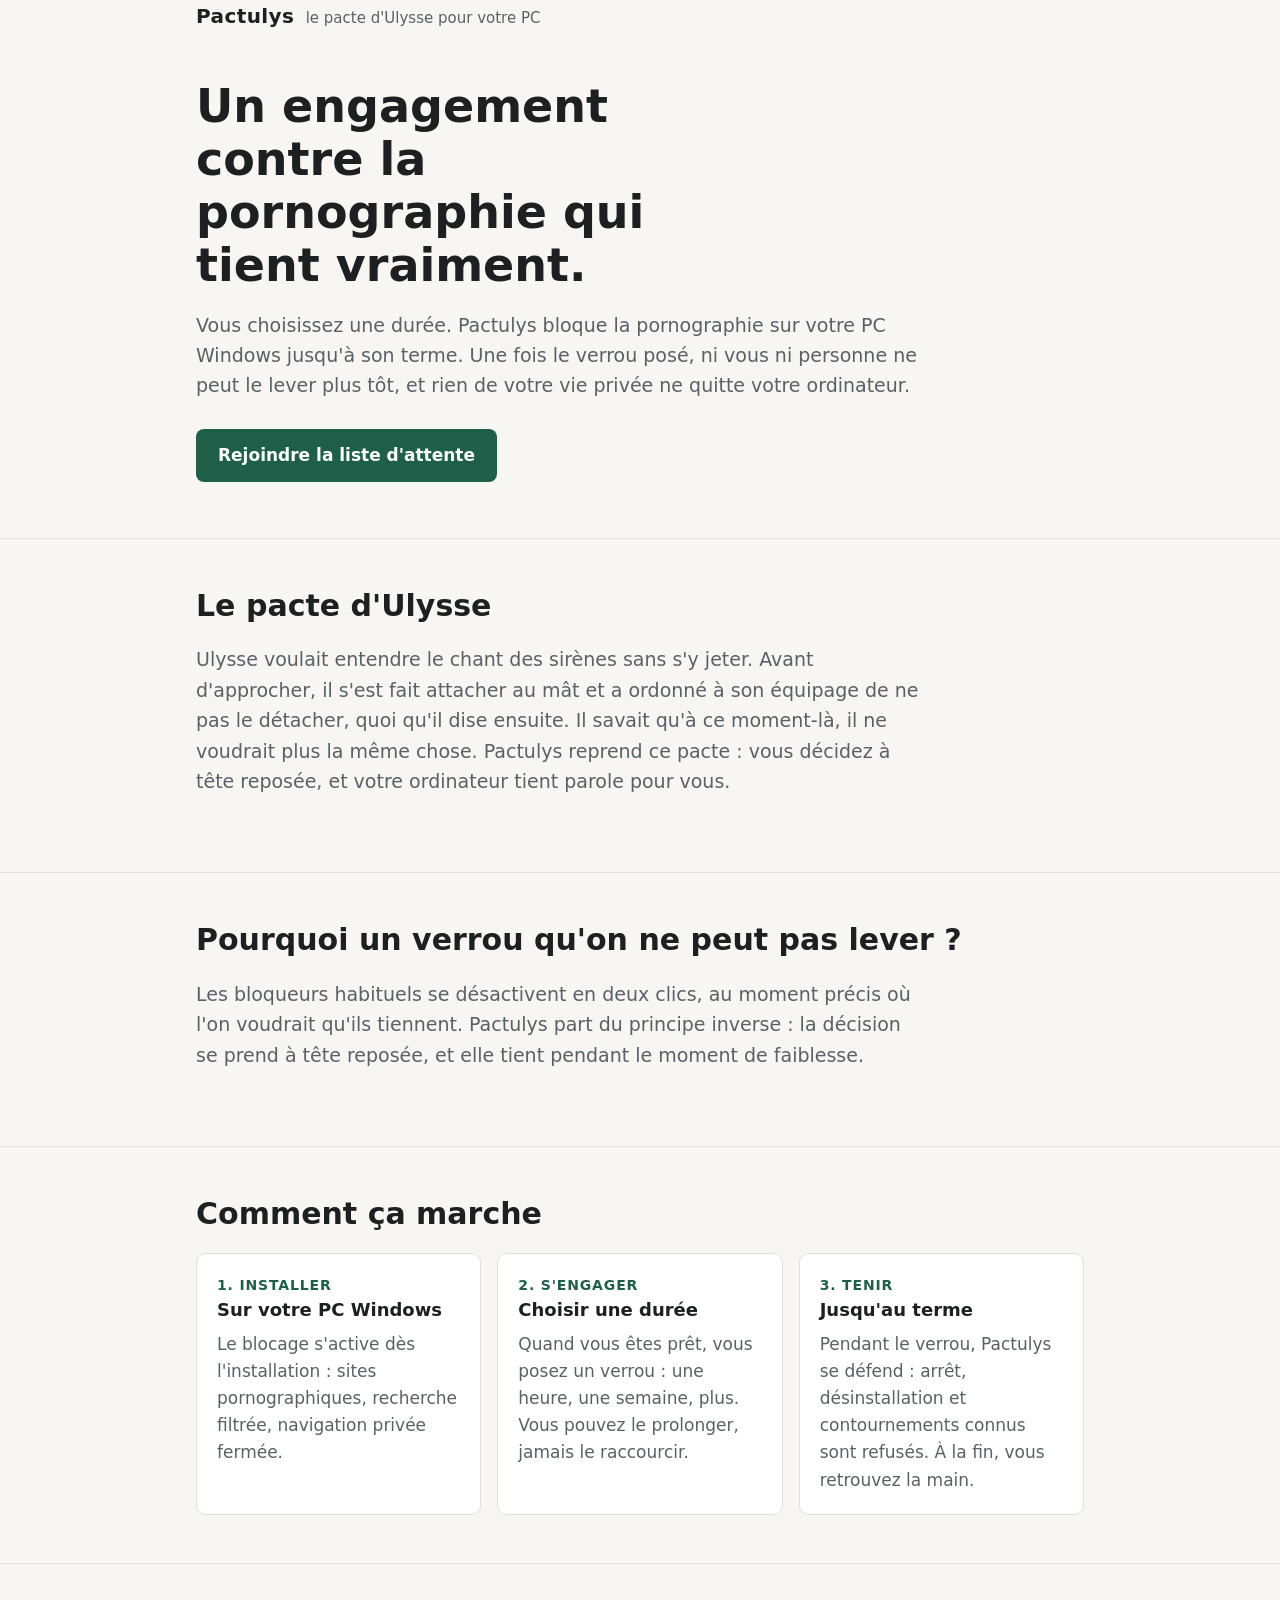
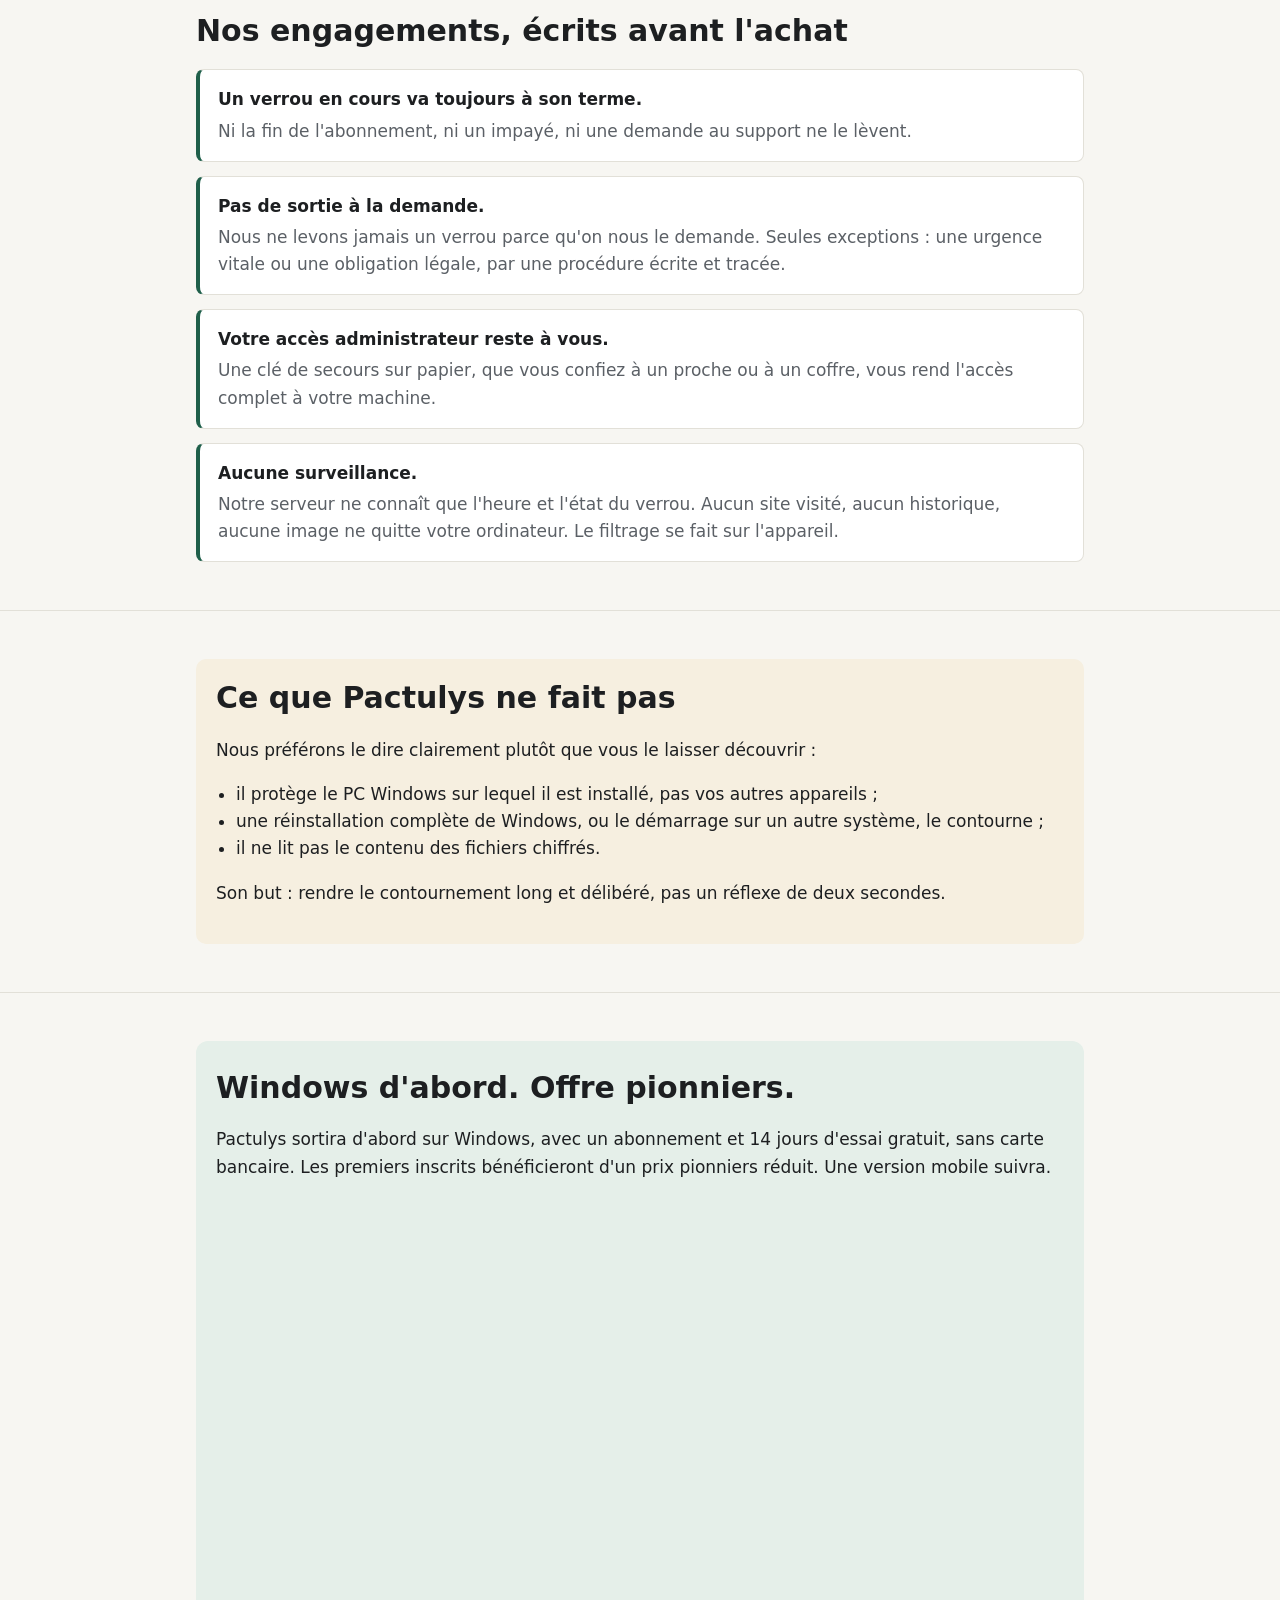
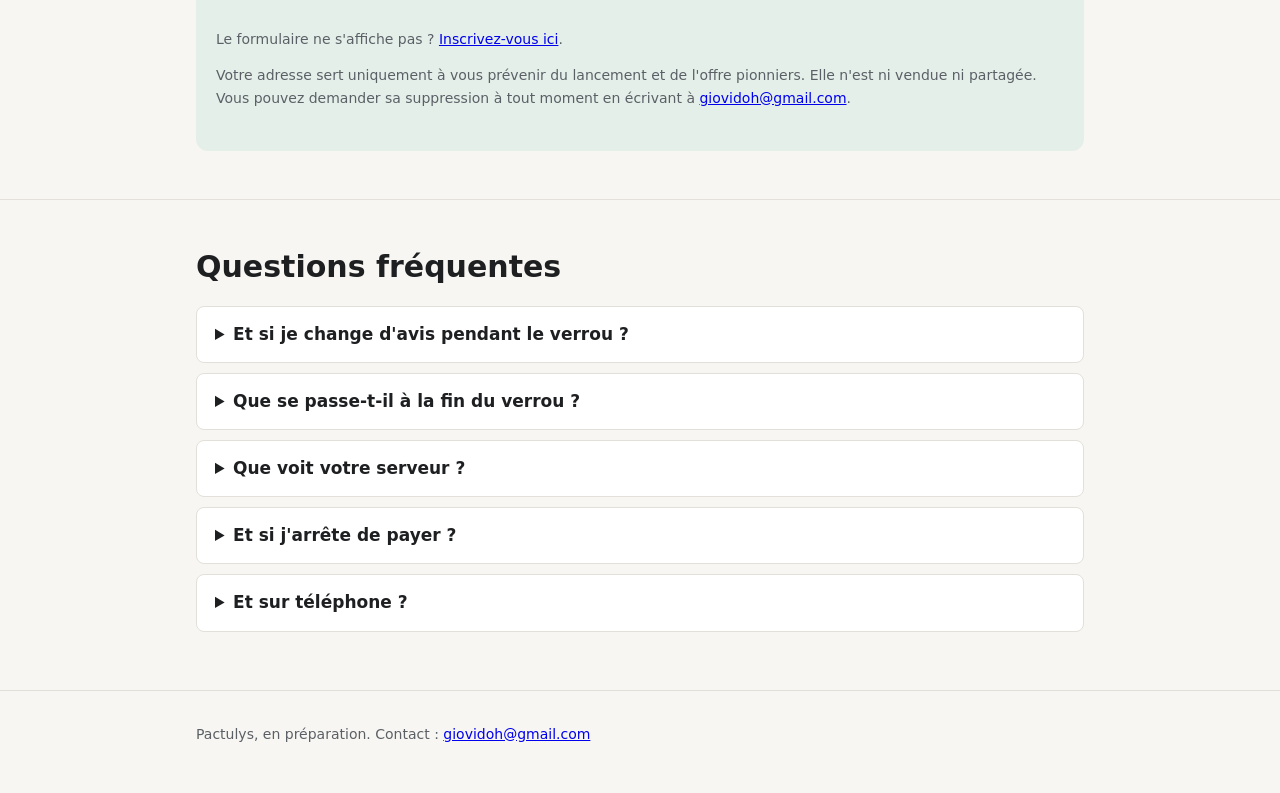
==== commit f60d5e20: "fix(site): intégration Tally officielle, hauteur automatique et formulaire aligné à gauche" ====
--- a/index.html
+++ b/index.html
@@ -205,7 +205,7 @@
       border: 0;
       margin: 18px 0 10px;
       background: transparent;
-      min-height: 400px;
+      min-height: 200px;
     }
 
     .small {
@@ -341,13 +341,22 @@
           <p>Pactulys sortira d'abord sur Windows, avec un abonnement et 14 jours d'essai gratuit, sans carte bancaire.
             Les premiers inscrits bénéficieront d'un prix pionniers réduit. Une version mobile suivra.</p>
           <!-- Formulaire Tally jadW1a (modifiable sur tally.so). Le lien sert si l'intégration est bloquée. -->
-          <iframe class="tally"
-            src="https://tally.so/embed/jadW1a?hideTitle=1&amp;transparentBackground=1&amp;dynamicHeight=1"
-            data-tally-src="https://tally.so/embed/jadW1a?hideTitle=1&amp;transparentBackground=1&amp;dynamicHeight=1"
-            title="Rejoindre la liste d'attente" loading="lazy"></iframe>
-          <p class="small">Le formulaire ne s'affiche pas ? <a href="https://tally.so/r/jadW1a">Inscrivez-vous ici</a>.
-          </p>
-          <script src="https://tally.so/widgets/embed.js" async></script>
+          <iframe class="tally" data-tally-src="https://tally.so/embed/jadW1a?alignLeft=1&amp;hideTitle=1&amp;transparentBackground=1&amp;dynamicHeight=1" title="Rejoindre la liste d'attente" loading="lazy" width="100%" height="380"></iframe>
+          <p class="small">Le formulaire ne s'affiche pas ? <a href="https://tally.so/r/jadW1a">Inscrivez-vous ici</a>.</p>
+          <script>
+            // Intégration officielle Tally : sans attribut src, embed.js charge le
+            // formulaire et ajuste sa hauteur ; sans le script, src est posé à la main.
+            (function () {
+              var w = "https://tally.so/widgets/embed.js";
+              var load = function () {
+                if (typeof Tally !== "undefined") { Tally.loadEmbeds(); return; }
+                document.querySelectorAll("iframe[data-tally-src]:not([src])").forEach(function (e) { e.src = e.dataset.tallySrc; });
+              };
+              var s = document.createElement("script");
+              s.src = w; s.onload = load; s.onerror = load;
+              document.body.appendChild(s);
+            })();
+          </script>
           <p class="small">Votre adresse sert uniquement à vous prévenir du lancement et de l'offre pionniers. Elle
             n'est ni vendue ni partagée. Vous pouvez demander sa suppression à tout moment en écrivant à <a
               href="mailto:giovidoh@gmail.com">giovidoh@gmail.com</a>.</p>
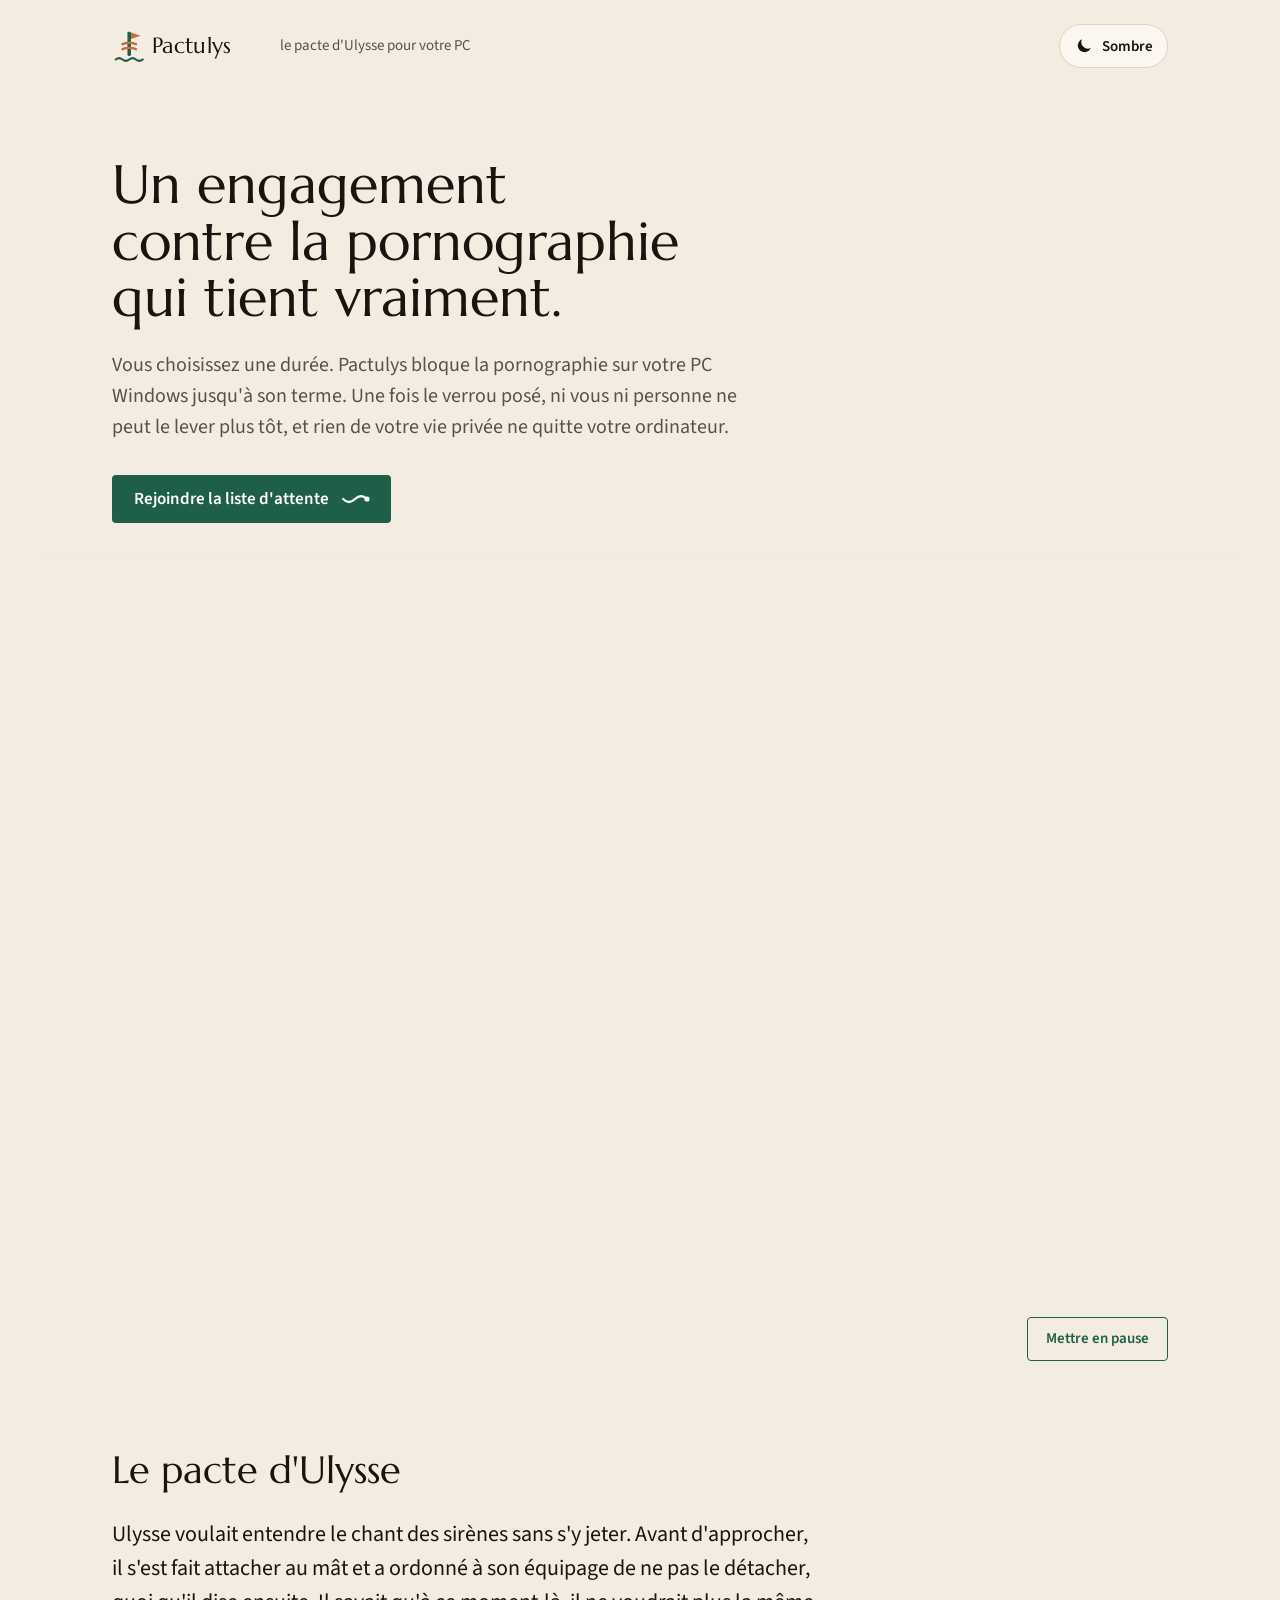
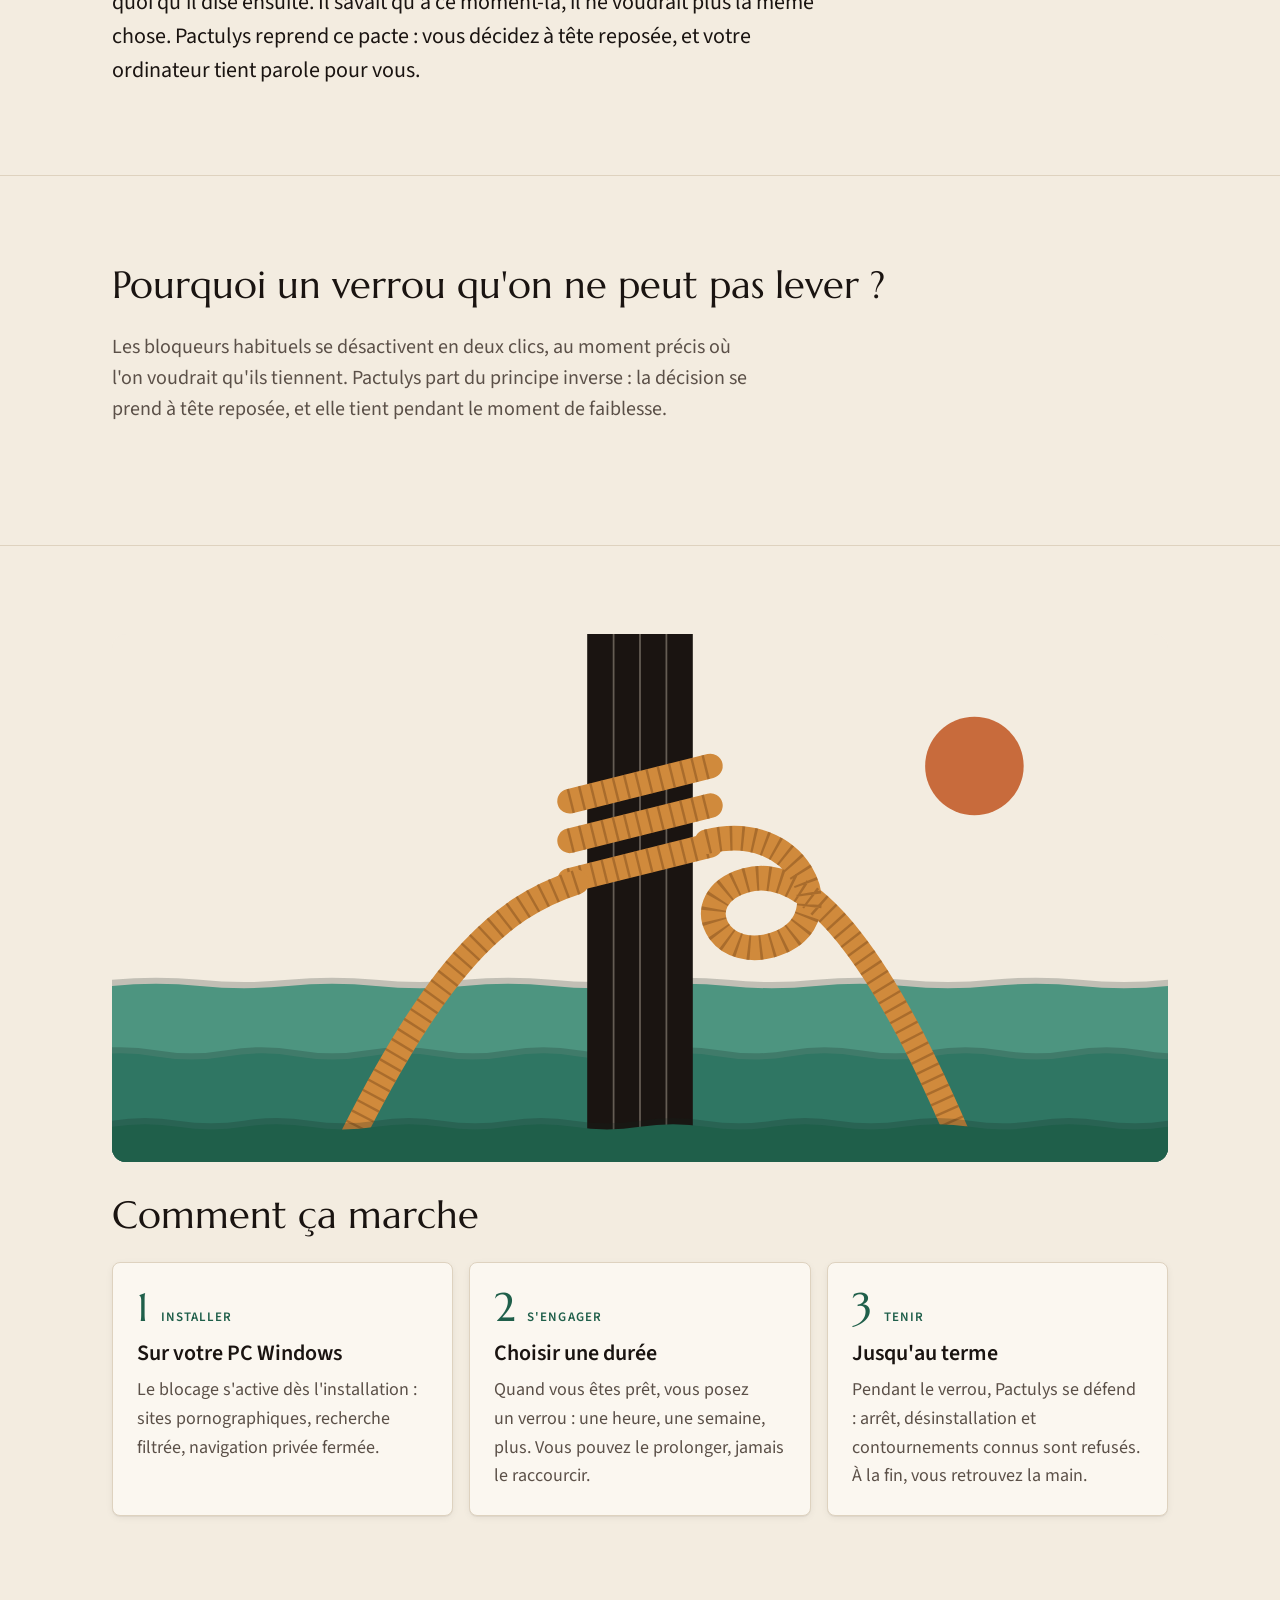
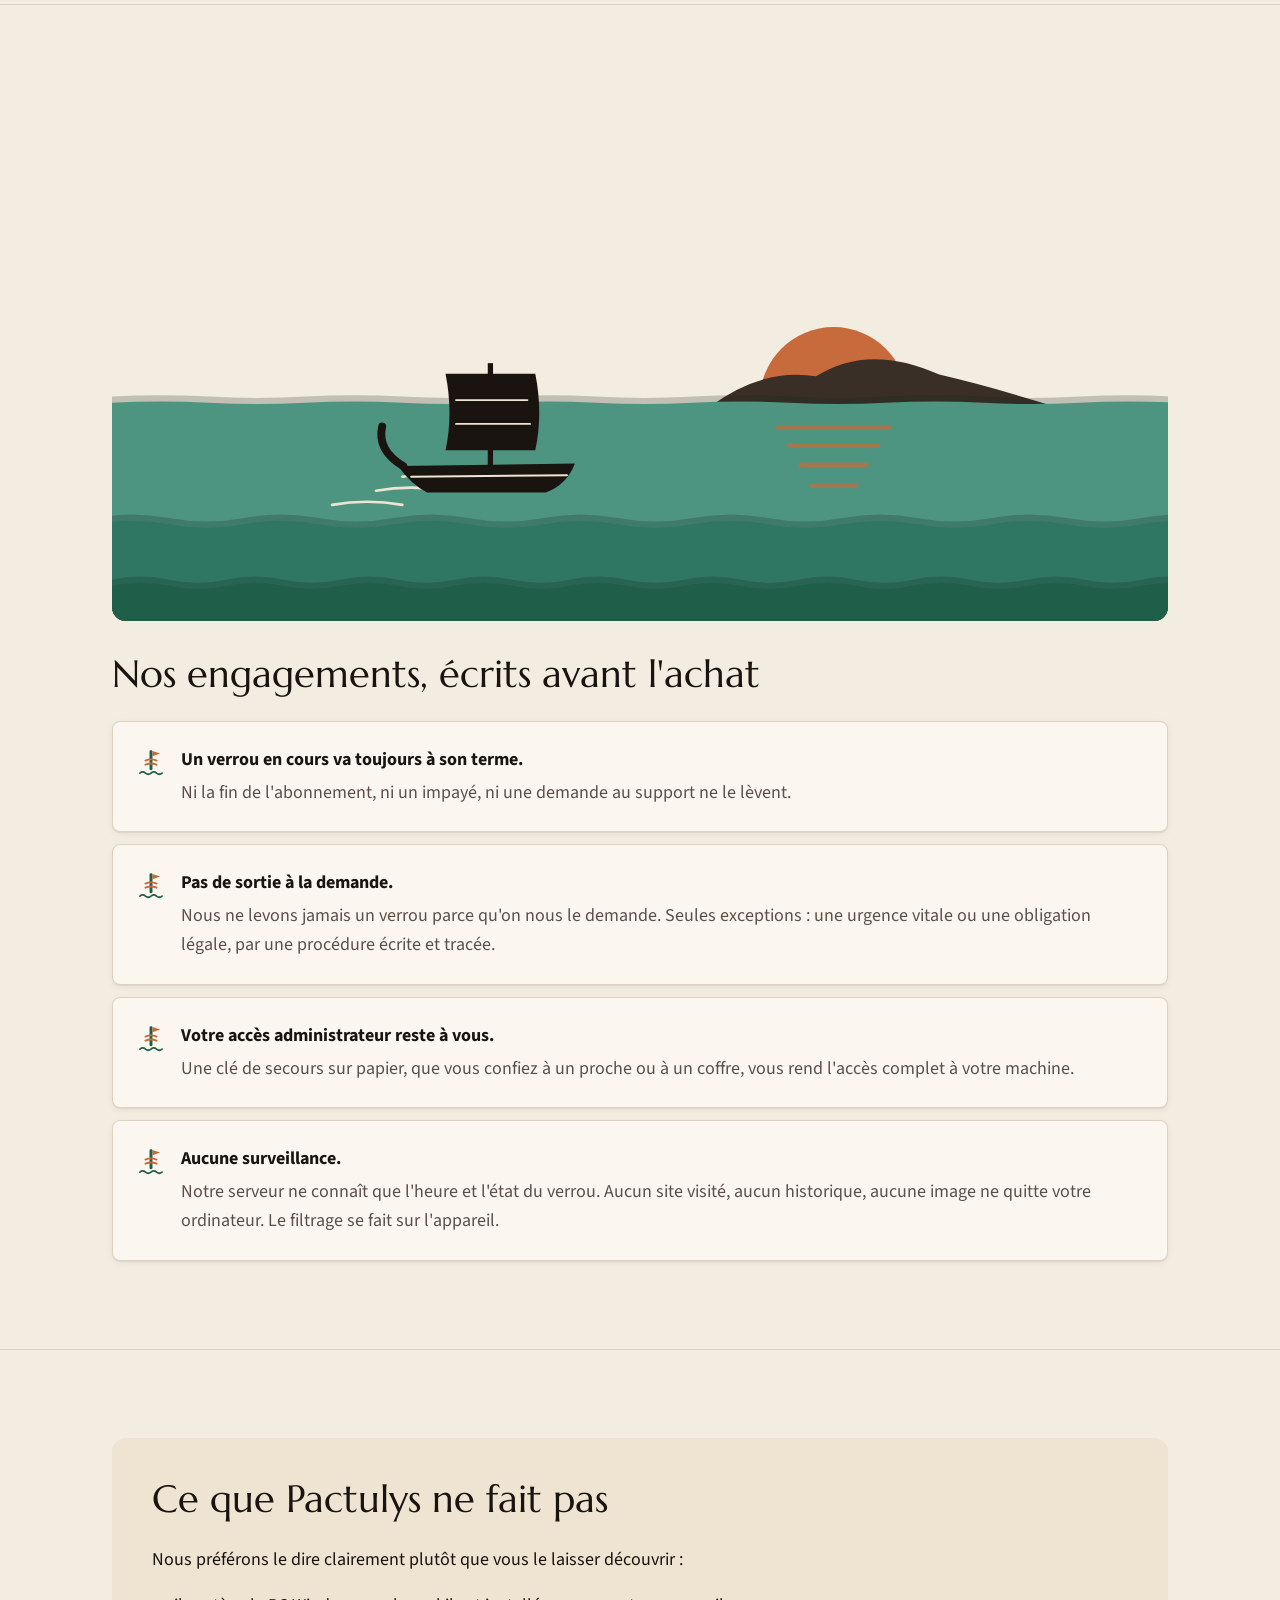
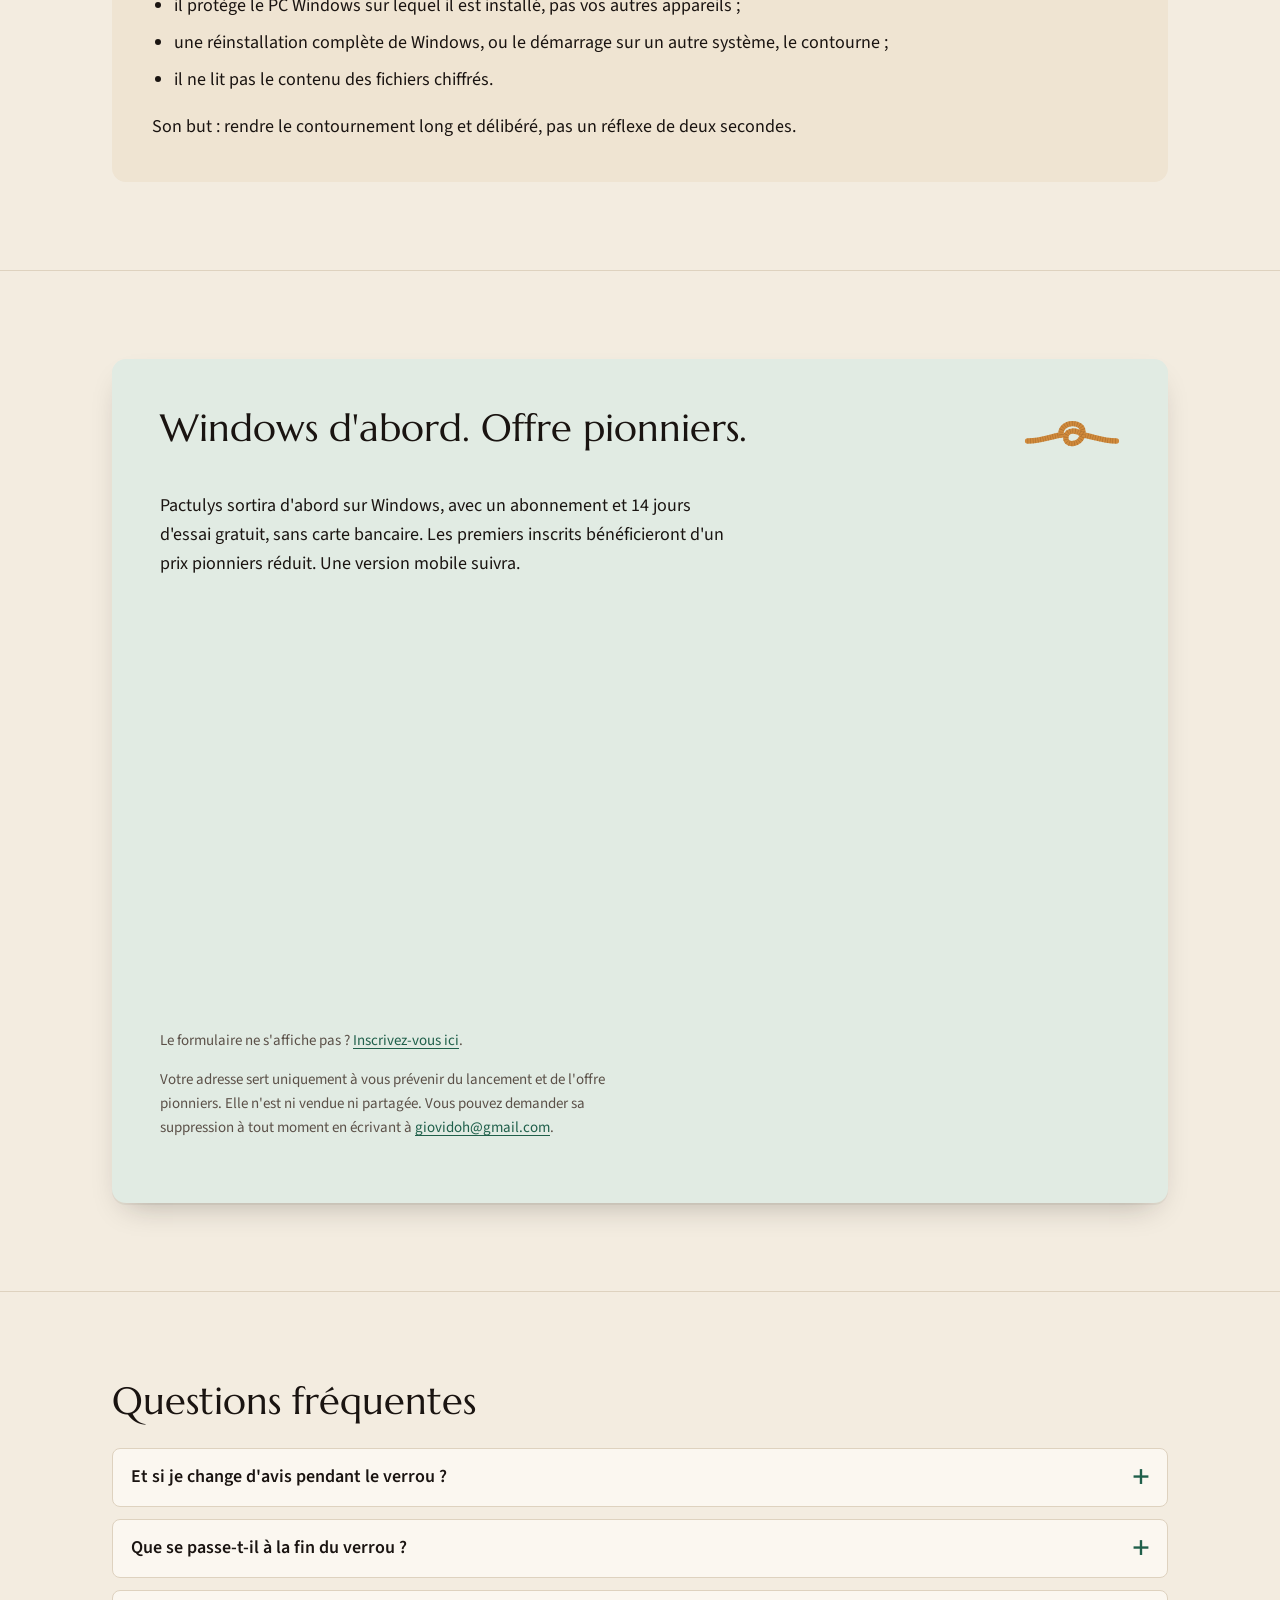
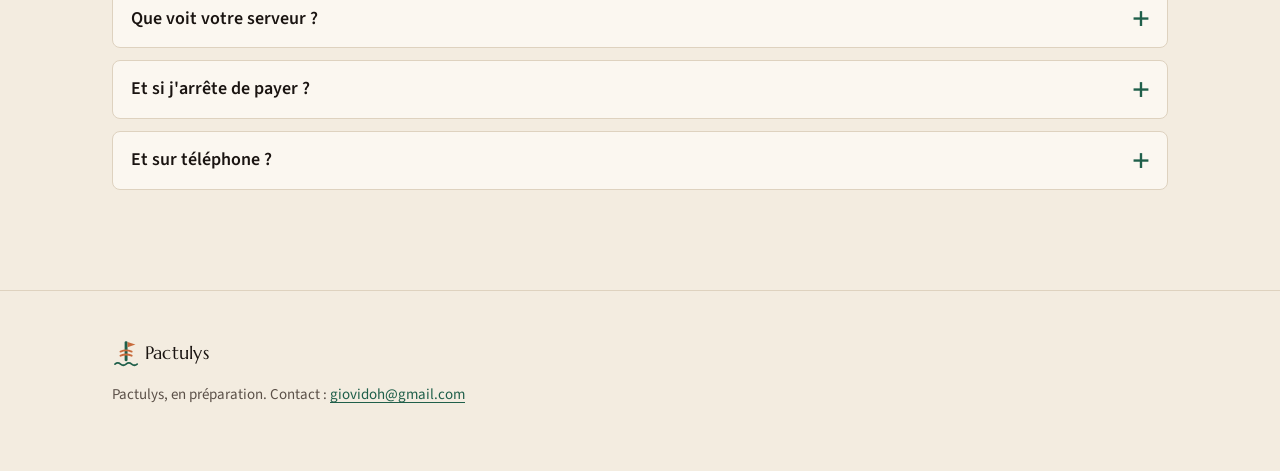
==== commit c9a258c7: "Implement code changes to enhance functionality and improve performance" ====
--- a/index.html
+++ b/index.html
@@ -7,252 +7,278 @@
   <title>Pactulys — le pacte d'Ulysse pour votre PC</title>
   <meta name="description"
     content="Pactulys bloque la pornographie sur votre PC Windows pour une durée que vous choisissez. Une fois posé, le verrou ne se lève pas avant son terme. Sans surveillance de votre vie privée.">
+  <meta name="theme-color" content="#f3ece0" media="(prefers-color-scheme: light)">
+  <meta name="theme-color" content="#0f1a17" media="(prefers-color-scheme: dark)">
+  <link rel="icon" href="data:image/svg+xml,%3Csvg%20xmlns%3D%22http%3A%2F%2Fwww.w3.org%2F2000%2Fsvg%22%20viewBox%3D%220%200%2048%2048%22%3E%3Crect%20x%3D%2221.5%22%20y%3D%224%22%20width%3D%225%22%20height%3D%2234%22%20rx%3D%222%22%20fill%3D%22%231f5f4a%22%2F%3E%3Cpath%20d%3D%22M26.5%205%20L40%209.5%20L26.5%2014%20Z%22%20fill%3D%22%23c86b3c%22%2F%3E%3Cpath%20d%3D%22M14.5%2021.5%20Q24%2017.5%2033.5%2021.5%20M14.5%2028.5%20Q24%2024.5%2033.5%2028.5%22%20fill%3D%22none%22%20stroke%3D%22%23c86b3c%22%20stroke-width%3D%224%22%20stroke-linecap%3D%22round%22%2F%3E%3Crect%20x%3D%227%22%20y%3D%2241%22%20width%3D%2234%22%20height%3D%224%22%20rx%3D%222%22%20fill%3D%22%231f5f4a%22%2F%3E%3C%2Fsvg%3E">
+  <link rel="preconnect" href="https://fonts.googleapis.com">
+  <link rel="preconnect" href="https://fonts.gstatic.com" crossorigin>
+  <link rel="stylesheet" href="https://fonts.googleapis.com/css2?family=Marcellus&family=Source+Sans+3:wght@400;600&display=swap">
   <style>
     :root {
-      --bg: #f7f6f2;
-      --surface: #ffffff;
-      --text: #1d1f21;
-      --muted: #5b6066;
-      --line: #e2e0d8;
-      --accent: #1f5f4a;
-      --accent-text: #ffffff;
-      --accent-soft: #e5efe9;
-      --warn-soft: #f6efe0;
+      --font-title: "Marcellus", Georgia, serif;
+      --font-text: "Source Sans 3", system-ui, -apple-system, "Segoe UI", sans-serif;
+      --fs-display: clamp(34px, 26px + 2.3vw, 54px);
+      --fs-h2: clamp(27px, 22px + 1.35vw, 38px);
+      --fs-h3: clamp(20px, 19.1px + .25vw, 22px);
+      --fs-lead: clamp(18px, 17.1px + .25vw, 20px);
+      --fs-body: clamp(17px, 16.5px + .12vw, 18px);
+      --fs-small: 15px;
+      --fs-label: 13px;
+      --s-1: 4px; --s-2: 8px; --s-3: 12px; --s-4: 16px; --s-5: 24px; --s-6: 32px; --s-7: 48px; --s-8: 64px; --s-9: 96px;
+      --container: 1120px; --gutter: clamp(20px, 4vw, 32px); --measure: 64ch;
+      --r-1: 4px; --r-2: 8px; --r-3: 14px; --r-pill: 999px;
+      --ease-swell: cubic-bezier(.45, 0, .55, 1);
+      --ease-tension: cubic-bezier(.22, .61, .36, 1);
+      --ease-settle: cubic-bezier(.16, 1, .3, 1);
+      --ease-pull: cubic-bezier(.65, 0, .35, 1);
+      --d-tension: 450ms; --d-reveal: 900ms; --d-knot: 1200ms; --d-swell: 7s;
+      --bg: #f3ece0; --surface: #fbf7f0; --surface-2: #efe4d2; --text: #1a1411; --muted: #5b5048; --line: #ded2bf;
+      --accent: #1f5f4a; --accent-hover: #174a3a; --accent-text: #ffffff; --accent-soft: #e1ebe3; --clay: #c86b3c; --focus: #1f5f4a;
+      --sh-1: 0 1px 0 rgba(26,20,17,.05), 0 2px 8px -2px rgba(26,20,17,.10);
+      --sh-2: 0 2px 0 rgba(26,20,17,.05), 0 14px 30px -14px rgba(26,20,17,.30);
+      --il-sky: var(--bg); --il-sun: #c86b3c; --il-rock: #3a2f27; --il-rock2: #241c17; --il-fig: #1a1411; --il-inc: #efe4d2; --il-song: #c86b3c;
+      --il-sea1: #4d9580; --il-sea2: #2f7663; --il-sea3: #1f5f4a; --il-rope: #d08a3c; --il-ropet: #8a5420; --il-shade: rgba(20,35,30,.22);
+      --logo-ink: #1f5f4a; --logo-rope: #c86b3c; --logo-text: #1a1411;
+      color-scheme: light dark;
     }
 
     @media (prefers-color-scheme: dark) {
       :root:not([data-theme="light"]) {
-        --bg: #141617;
-        --surface: #1c1f20;
-        --text: #ecebe7;
-        --muted: #a3a8ad;
-        --line: #2e3234;
-        --accent: #6cc4a1;
-        --accent-text: #0f1a15;
-        --accent-soft: #1d2b25;
-        --warn-soft: #2a2519;
+      --bg: #0f1a17; --surface: #16241f; --surface-2: #132520; --text: #f1e9dc; --muted: #b3ab9e; --line: #5d7169;
+      --accent: #7fc8a9; --accent-hover: #9ad6bc; --accent-text: #0f1d18; --accent-soft: #1b2e27; --clay: #d9935f; --focus: #7fc8a9;
+      --sh-1: 0 1px 0 rgba(0,0,0,.3), 0 2px 8px -2px rgba(0,0,0,.5);
+      --sh-2: 0 2px 0 rgba(0,0,0,.3), 0 14px 30px -14px rgba(0,0,0,.7);
+      --il-sun: #e7d3b0; --il-rock: #3e564d; --il-rock2: #2c4038; --il-fig: #d9935f; --il-inc: #0f1a17; --il-song: #d9935f;
+      --il-sea1: #2c6656; --il-sea2: #225546; --il-sea3: #1a4639; --il-rope: #14211d; --il-ropet: #e0a85a; --il-shade: rgba(0,0,0,.35);
+      --logo-ink: #7fc8a9; --logo-rope: #d9935f; --logo-text: #f1e9dc;
       }
     }
 
     :root[data-theme="dark"] {
-      --bg: #141617;
-      --surface: #1c1f20;
-      --text: #ecebe7;
-      --muted: #a3a8ad;
-      --line: #2e3234;
-      --accent: #6cc4a1;
-      --accent-text: #0f1a15;
-      --accent-soft: #1d2b25;
-      --warn-soft: #2a2519;
-    }
-
-    * {
-      box-sizing: border-box;
-    }
-
-    html {
-      -webkit-text-size-adjust: 100%;
-    }
-
+      --bg: #0f1a17; --surface: #16241f; --surface-2: #132520; --text: #f1e9dc; --muted: #b3ab9e; --line: #5d7169;
+      --accent: #7fc8a9; --accent-hover: #9ad6bc; --accent-text: #0f1d18; --accent-soft: #1b2e27; --clay: #d9935f; --focus: #7fc8a9;
+      --sh-1: 0 1px 0 rgba(0,0,0,.3), 0 2px 8px -2px rgba(0,0,0,.5);
+      --sh-2: 0 2px 0 rgba(0,0,0,.3), 0 14px 30px -14px rgba(0,0,0,.7);
+      --il-sun: #e7d3b0; --il-rock: #3e564d; --il-rock2: #2c4038; --il-fig: #d9935f; --il-inc: #0f1a17; --il-song: #d9935f;
+      --il-sea1: #2c6656; --il-sea2: #225546; --il-sea3: #1a4639; --il-rope: #14211d; --il-ropet: #e0a85a; --il-shade: rgba(0,0,0,.35);
+      --logo-ink: #7fc8a9; --logo-rope: #d9935f; --logo-text: #f1e9dc;
+    }
+
+    * { box-sizing: border-box; }
+    html { -webkit-text-size-adjust: 100%; scroll-behavior: smooth; }
+    @media (prefers-reduced-motion: reduce) { html { scroll-behavior: auto; } }
     body {
-      margin: 0;
-      background: var(--bg);
-      color: var(--text);
-      font: 17px/1.6 system-ui, -apple-system, "Segoe UI", Roboto, sans-serif;
-    }
-
-    .wrap {
-      max-width: 920px;
-      margin: 0 auto;
-      padding: 0 16px;
-    }
-
-    header {
-      padding: 20px 0;
-    }
-
-    .brand {
-      font-weight: 700;
-      font-size: 20px;
-      letter-spacing: .02em;
-    }
-
-    .tagline {
-      color: var(--muted);
-      font-size: 15px;
-      margin-left: 6px;
-    }
-
-    .hero {
-      padding-top: 48px;
-      padding-bottom: 56px;
-    }
-
-    h1 {
-      font-size: clamp(30px, 6vw, 46px);
-      line-height: 1.15;
-      margin: 0 0 18px;
-      max-width: 18ch;
-    }
-
-    h2 {
-      font-size: clamp(23px, 4vw, 30px);
-      line-height: 1.25;
-      margin: 0 0 20px;
-    }
-
-    h3 {
-      font-size: 18px;
-      margin: 0 0 6px;
-    }
-
-    .lead {
-      font-size: 19px;
-      color: var(--muted);
-      max-width: 60ch;
-      margin: 0 0 28px;
-    }
+      margin: 0; background: var(--bg); color: var(--text);
+      font-family: var(--font-text); font-size: var(--fs-body); line-height: 1.6;
+      -webkit-font-smoothing: antialiased; overflow-x: hidden;
+    }
+    a { color: var(--accent); text-underline-offset: .18em; }
+    a:hover { color: var(--accent-hover); }
+    :focus-visible { outline: 3px solid var(--focus); outline-offset: 3px; border-radius: 2px; }
+    svg { display: block; }
+    h1, h2 { font-family: var(--font-title); font-weight: 400; text-wrap: balance; }
+    h1 { font-size: var(--fs-display); line-height: 1.05; margin: 0 0 var(--s-5); max-width: 17ch; }
+    h2 { font-size: var(--fs-h2); line-height: 1.15; margin: 0 0 var(--s-5); }
+    h3 { font-size: var(--fs-h3); line-height: 1.3; font-weight: 600; margin: 0 0 var(--s-2); }
+    p { text-wrap: pretty; }
+
+    .skip { position: absolute; left: var(--s-4); top: -60px; background: var(--accent); color: var(--accent-text); padding: var(--s-2) var(--s-4); border-radius: var(--r-1); z-index: 10; }
+    .skip:focus { top: var(--s-4); }
+
+    .wrap { max-width: var(--container); margin: 0 auto; padding: 0 var(--gutter); }
+    header.wrap { display: flex; flex-wrap: wrap; align-items: center; gap: var(--s-2) var(--s-4); padding-top: var(--s-5); padding-bottom: var(--s-5); }
+    .tagline { color: var(--muted); font-size: var(--fs-small); }
+
+    .hero { padding-top: clamp(24px, 6vw, 64px); }
+    .lead { font-size: var(--fs-lead); line-height: 1.55; color: var(--muted); max-width: var(--measure); margin: 0 0 var(--s-6); }
 
     .btn {
-      display: inline-block;
-      background: var(--accent);
-      color: var(--accent-text);
-      text-decoration: none;
-      font-weight: 600;
-      padding: 13px 22px;
-      border-radius: 8px;
-      border: 0;
-      font-size: 17px;
-      cursor: pointer;
-    }
-
-    .btn:focus-visible {
-      outline: 3px solid var(--accent);
-      outline-offset: 2px;
-    }
-
-    section {
-      padding: 48px 0;
-      border-top: 1px solid var(--line);
-    }
-
-    .grid {
-      display: grid;
-      gap: 16px;
-      grid-template-columns: repeat(auto-fit, minmax(240px, 1fr));
-    }
-
-    .card {
-      background: var(--surface);
-      border: 1px solid var(--line);
-      border-radius: 10px;
-      padding: 20px;
-    }
-
-    .card p {
-      margin: 0;
-      color: var(--muted);
-    }
-
-    .step {
-      font-weight: 700;
-      color: var(--accent);
-      font-size: 14px;
-      letter-spacing: .06em;
-      text-transform: uppercase;
-    }
-
-    ul.promises {
-      list-style: none;
-      padding: 0;
-      margin: 0;
-      display: grid;
-      gap: 14px;
-    }
-
-    ul.promises li {
-      background: var(--surface);
-      border: 1px solid var(--line);
-      border-left: 4px solid var(--accent);
-      border-radius: 8px;
-      padding: 16px 18px;
-    }
-
-    ul.promises li p {
-      margin: 4px 0 0;
-      color: var(--muted);
-    }
-
-    .limits {
-      background: var(--warn-soft);
-      border-radius: 10px;
-      padding: 20px;
-    }
-
-    .limits ul {
-      margin: 8px 0 0;
-      padding-left: 20px;
-    }
-
-    .offer {
-      background: var(--accent-soft);
-      border-radius: 12px;
-      padding: 28px 20px;
-    }
-
-    .tally {
-      width: 100%;
-      border: 0;
-      margin: 18px 0 10px;
-      background: transparent;
-      min-height: 200px;
-    }
-
-    .small {
-      font-size: 14px;
-      color: var(--muted);
-    }
-
-    details {
-      background: var(--surface);
-      border: 1px solid var(--line);
-      border-radius: 8px;
-      padding: 14px 18px;
-      margin-bottom: 10px;
-    }
-
-    summary {
-      cursor: pointer;
-      font-weight: 600;
-    }
-
-    details p {
-      color: var(--muted);
-      margin: 10px 0 0;
-    }
-
-    footer {
-      padding: 32px 0 48px;
-      border-top: 1px solid var(--line);
-    }
+      display: inline-flex; align-items: center; gap: var(--s-3); min-height: 48px; white-space: nowrap;
+      padding: 12px 22px; border-radius: var(--r-1); border: 0;
+      background: var(--accent); color: var(--accent-text);
+      font: 600 17px/1.2 var(--font-text); text-decoration: none; cursor: pointer;
+      transition: background-color var(--d-tension) var(--ease-tension);
+    }
+    .btn:hover { background: var(--accent-hover); color: var(--accent-text); }
+    .btn .cord { overflow: visible; }
+    .btn .cord g { transform-box: fill-box; transform-origin: 50% 50%; transition: transform var(--d-tension) var(--ease-tension); }
+    .btn:hover .cord g, .btn:focus-visible .cord g, .btn:active .cord g { transform: scaleY(.12); }
+
+    .art { overflow: hidden; }
+    .art svg { width: 100%; height: 100%; }
+    .hero-art { max-width: 1200px; margin: var(--s-6) auto 0; aspect-ratio: 16 / 10; }
+    .banner { aspect-ratio: 2 / 1; border-radius: var(--r-3); margin-bottom: var(--s-6); }
+    @media (max-width: 600px) {
+      .hero-art { aspect-ratio: 1 / 1; }
+      .banner { aspect-ratio: 4 / 3; }
+    }
+
+    main > section { padding: clamp(48px, 8vw, 88px) 0; }
+    main > section + section { border-top: 1px solid var(--line); }
+    .story .lead { font-size: clamp(19px, 17.5px + .4vw, 22px); color: var(--text); margin-bottom: 0; }
+
+    .steps { display: grid; gap: var(--s-4); grid-template-columns: repeat(auto-fit, minmax(min(100%, 260px), 1fr)); margin: 0; padding: 0; list-style: none; }
+    .step { background: var(--surface); border: 1px solid var(--line); border-radius: var(--r-2); padding: var(--s-5); box-shadow: var(--sh-1); }
+    .step-head { display: flex; align-items: baseline; gap: var(--s-3); margin-bottom: var(--s-3); color: var(--accent); }
+    .step-num { font-family: var(--font-title); font-size: 40px; line-height: 1; }
+    .step-label { font-size: var(--fs-label); font-weight: 600; letter-spacing: .08em; text-transform: uppercase; }
+    .step p { margin: 0; color: var(--muted); }
+
+    ul.promises { list-style: none; padding: 0; margin: 0; display: grid; gap: var(--s-3); }
+    ul.promises li { display: grid; grid-template-columns: auto minmax(0, 1fr); column-gap: var(--s-4); background: var(--surface); border: 1px solid var(--line); border-radius: var(--r-2); padding: var(--s-5); box-shadow: var(--sh-1); }
+    ul.promises li > svg { grid-row: span 2; margin-top: 2px; }
+    ul.promises li p { margin: var(--s-1) 0 0; color: var(--muted); }
+
+    .limits { background: var(--surface-2); border-radius: var(--r-3); padding: clamp(24px, 4vw, 40px); }
+    .limits ul { margin: var(--s-2) 0 var(--s-4); padding-left: 22px; }
+    .limits li { margin-bottom: var(--s-2); }
+    .limits p:last-child { margin-bottom: 0; }
+
+    .offer { background: var(--accent-soft); border-radius: var(--r-3); padding: clamp(28px, 5vw, 48px) clamp(20px, 5vw, 48px); box-shadow: var(--sh-2); }
+    .offer-head { display: flex; align-items: flex-start; justify-content: space-between; gap: var(--s-4); }
+    .offer-head svg { flex: 0 0 auto; margin-top: 4px; }
+    .offer > p { max-width: var(--measure); }
+    .tally { width: 100%; border: 0; margin: 18px 0 10px; background: transparent; min-height: 200px; }
+    .small { font-size: var(--fs-small); color: var(--muted); }
+
+    .knot .k-loop, .knot .k-left, .knot .k-right { transform-box: fill-box; transform-origin: 50% 50%; transition: transform var(--d-knot) var(--ease-pull); }
+    .knot path { transition: stroke var(--d-knot) var(--ease-pull); }
+    .is-tight .knot { --il-rope: var(--accent); --il-ropet: var(--il-sea3); }
+    .is-tight .knot .k-loop { transform: scale(.78); }
+    .is-tight .knot .k-left { transform: translateX(-7px); }
+    .is-tight .knot .k-right { transform: translateX(7px); }
+
+    details { background: var(--surface); border: 1px solid var(--line); border-radius: var(--r-2); margin-bottom: var(--s-3); }
+    summary { cursor: pointer; font-weight: 600; list-style: none; display: flex; justify-content: space-between; align-items: center; gap: var(--s-4); padding: 14px 18px; min-height: 52px; border-radius: var(--r-2); }
+    summary::-webkit-details-marker { display: none; }
+    summary::after { content: "+"; font-family: var(--font-title); font-size: 26px; line-height: 1; color: var(--accent); transition: transform var(--d-tension) var(--ease-tension); }
+    details[open] summary::after { transform: rotate(45deg); }
+    details p { color: var(--muted); margin: 0; padding: 0 18px 16px; }
+
+    footer { border-top: 1px solid var(--line); padding: var(--s-7) 0 var(--s-8); }
+    footer .wrap { display: flex; flex-direction: column; gap: var(--s-4); }
+
+    @media (prefers-reduced-motion: no-preference) {
+      .swell { animation: swell var(--d-swell) var(--ease-swell) infinite alternate; transform-box: fill-box; transform-origin: 50% 85%; }
+      .knot-art .d1 { animation: drift200 26.7s linear infinite; }
+      .knot-art .d2 { animation: drift160 21.3s linear infinite; }
+      .knot-art .d3 { animation: drift150 20s linear infinite; }
+      .ithaca-art .d1 { animation: drift220 29.3s linear infinite; }
+      .ithaca-art .d2 { animation: drift170 22.7s linear infinite; }
+      .ithaca-art .d3 { animation: drift130 17.3s linear infinite; }
+      .js .reveal { opacity: 0; transform: translateY(16px); transition: opacity var(--d-reveal) var(--ease-settle), transform var(--d-reveal) var(--ease-settle); }
+      .js .reveal.is-in { opacity: 1; transform: none; }
+      @supports (animation-timeline: scroll()) {
+        .hero-art .px-48 { animation: px48 linear both; animation-timeline: scroll(root); animation-range: 0 100vh; }
+        .hero-art .px-28 { animation: px28 linear both; animation-timeline: scroll(root); animation-range: 0 100vh; }
+        .hero-art .px-16 { animation: px16 linear both; animation-timeline: scroll(root); animation-range: 0 100vh; }
+        .hero-art .px-8 { animation: px8 linear both; animation-timeline: scroll(root); animation-range: 0 100vh; }
+      }
+    }
+    @media (prefers-reduced-motion: reduce) {
+      .btn, .btn .cord g, .knot .k-loop, .knot .k-left, .knot .k-right, .knot path, summary::after { transition: none; }
+    }
+    @keyframes swell { from { transform: translateY(0) rotate(-.6deg); } to { transform: translateY(5px) rotate(.6deg); } }
+    @keyframes drift120 { to { transform: translateX(-120px); } }
+    @keyframes drift130 { to { transform: translateX(-130px); } }
+    @keyframes drift140 { to { transform: translateX(-140px); } }
+    @keyframes drift150 { to { transform: translateX(-150px); } }
+    @keyframes drift160 { to { transform: translateX(-160px); } }
+    @keyframes drift170 { to { transform: translateX(-170px); } }
+    @keyframes drift200 { to { transform: translateX(-200px); } }
+    @keyframes drift220 { to { transform: translateX(-220px); } }
+    @keyframes px48 { to { transform: translateY(48px); } }
+    @keyframes px28 { to { transform: translateY(28px); } }
+    @keyframes px16 { to { transform: translateY(16px); } }
+    @keyframes px8 { to { transform: translateY(8px); } }
+    .story-ctrl { display: flex; justify-content: flex-end; margin-top: var(--s-3); }
+    .btn-sec { display: inline-flex; align-items: center; min-height: 44px; padding: 10px 18px; border-radius: var(--r-1); border: 1.5px solid var(--accent); background: transparent; color: var(--accent); font: 600 15px/1.2 var(--font-text); cursor: pointer; }
+    .btn-sec:hover { background: var(--accent-soft); }
+    @media (prefers-reduced-motion: reduce) { .story-ctrl { display: none; } }
+    .tale { position: relative; max-width: 1200px; margin: var(--s-6) auto 0; }
+    .tale .hero-art { margin: 0; }
+    .story-caps { list-style: none; margin: 0; padding: 0; display: grid; position: absolute; top: clamp(16px, 3vw, 32px); left: var(--gutter); max-width: 36ch; }
+    .cap { grid-area: 1 / 1; display: flex; flex-direction: column; gap: 2px; font-size: var(--fs-small); line-height: 1.45; color: var(--text); }
+    .cap-n { font-family: var(--font-title); font-size: 19px; color: var(--accent); }
+    @media (max-width: 600px) { .story-caps { position: static; max-width: none; padding: var(--s-4) var(--gutter) 0; } }
+    @media (prefers-reduced-motion: no-preference) { .js .tale .cap { opacity: 0; } }
+    /* Séquence du héros, boucle de 20 s : I. le chant · II. le passage · III. Ithaque */
+    .story-art .seq{animation-duration:20s;animation-timing-function:cubic-bezier(.45,0,.55,1);animation-fill-mode:both;animation-iteration-count:infinite}
+    .story-art .s-curtain{animation-name:pa-curtain}
+    .story-art .cap{animation-duration:20s;animation-timing-function:cubic-bezier(.45,0,.55,1);animation-fill-mode:both;animation-iteration-count:infinite}.story-art .c1{animation-name:pa-cap1}.story-art .c2{animation-name:pa-cap2}.story-art .c3{animation-name:pa-cap3}
+    .story-art .s-sun{animation-name:pa-sun}.story-art .s-far{animation-name:pa-far}.story-art .s-camback{animation-name:pa-camback}.story-art .s-cam{animation-name:pa-cam}
+    .story-art .s-ship{animation-name:pa-ship}.story-art .s-uly{animation-name:pa-uly}.story-art .s-king{animation-name:pa-king}.story-art .s-song{animation-name:pa-song}
+    .story-art .s-head{animation-name:pa-head;transform-origin:640px 314px}.story-art .s-lean{animation-name:pa-lean;transform-origin:640px 500px}
+    .story-art .s-rope{animation-name:pa-rope}.story-art .r2{animation-delay:.12s}.story-art .r3{animation-delay:.24s}.story-art .r4{animation-delay:.36s}
+    .story-art .s-furl{animation-name:pa-furl}.story-art .s-sail{animation-name:pa-sail;transform-origin:640px 198px}
+    .story-art .s-wing{animation-name:pa-wing;transform-origin:-2px -20px}.story-art .s-wing2{animation-delay:.5s}
+    .story-art .arc{animation:pa-arc 2.4s cubic-bezier(.16,1,.3,1) infinite both;transform-origin:250px 300px}.story-art .a1{animation-delay:.6s}.story-art .a2{animation-delay:1.05s}.story-art .a3{animation-delay:1.5s}.story-art .a4{animation-delay:1.95s}
+    .story-art .oar{animation:pa-oar 2.4s cubic-bezier(.45,0,.55,1) infinite both;transform-box:fill-box;transform-origin:100% 0}
+    .story-art .swell{animation:pa-swell 7s cubic-bezier(.45,0,.55,1) infinite alternate;transform-box:fill-box;transform-origin:50% 85%}
+    .story-art .d1{animation:pa-drift-140 18.7s linear infinite}.story-art .d2{animation:pa-drift-160 21.3s linear infinite}.story-art .d3{animation:pa-drift-120 16s linear infinite}
+    .story-art.is-paused *{animation-play-state:paused!important}
+    @media (prefers-reduced-motion: reduce){.story-art *{animation:none!important}.story-art .c2,.story-art .c3{display:none}}
+    @keyframes pa-curtain{0%{opacity:1}3%,96%{opacity:0}100%{opacity:1}}
+    @keyframes pa-cap1{0%,2%{opacity:0;transform:translateY(6px)}6%,27%{opacity:1;transform:none}30%,100%{opacity:0;transform:none}}
+    @keyframes pa-cap2{0%,31%{opacity:0;transform:translateY(6px)}35%,58%{opacity:1;transform:none}61%,100%{opacity:0;transform:none}}
+    @keyframes pa-cap3{0%,64%{opacity:0;transform:translateY(6px)}68%,93%{opacity:1;transform:none}96%,100%{opacity:0;transform:none}}
+    @keyframes pa-cam{0%,30%{transform:translateX(0)}80%,100%{transform:translateX(-2300px)}}
+    @keyframes pa-camback{0%,30%{transform:translateX(0)}80%,100%{transform:translateX(-1610px)}}
+    @keyframes pa-far{0%,30%{transform:translateX(0)}80%,100%{transform:translateX(-690px)}}
+    @keyframes pa-sun{0%,30%{transform:none}84%,100%{transform:translate(100px,90px)}}
+    @keyframes pa-ship{0%{transform:translateX(0)}30%,62%{transform:translateX(40px)}80%,100%{transform:translateX(-330px)}}
+    @keyframes pa-head{0%,8%{transform:rotate(0)}18%,28%{transform:rotate(-9deg)}37%{transform:rotate(3deg)}43%,100%{transform:rotate(0)}}
+    @keyframes pa-lean{0%,9%{transform:rotate(0)}19%,28%{transform:rotate(-2.5deg)}38%,100%{transform:rotate(0)}}
+    @keyframes pa-wing{0%{transform:rotate(0)}6%{transform:rotate(-12deg)}12%{transform:rotate(0)}18%{transform:rotate(-12deg)}26%,100%{transform:rotate(0)}}
+    @keyframes pa-arc{0%{opacity:0;transform:scale(.6)}30%{opacity:1}100%{opacity:0;transform:scale(1.15)}}
+    @keyframes pa-song{0%,31%{opacity:1}40%,100%{opacity:0}}
+    @keyframes pa-rope{0%,52%{opacity:1;transform:translateY(0)}58%,100%{opacity:0;transform:translateY(24px)}}
+    @keyframes pa-furl{0%,58%{opacity:1}62%,100%{opacity:0}}
+    @keyframes pa-sail{0%,58%{opacity:0;transform:scaleY(0)}59%{opacity:1}68%,100%{opacity:1;transform:scaleY(1)}}
+    @keyframes pa-uly{0%,76%{opacity:1}80%,100%{opacity:0}}
+    @keyframes pa-king{0%,78%{opacity:0;transform:translateY(8px)}86%,100%{opacity:1;transform:none}}
+    @keyframes pa-oar{0%,100%{transform:rotate(-7deg)}50%{transform:rotate(7deg)}}
+    @keyframes pa-swell{from{transform:translateY(0) rotate(-.6deg)}to{transform:translateY(5px) rotate(.6deg)}}
+    @keyframes pa-drift-120{to{transform:translateX(-120px)}}@keyframes pa-drift-140{to{transform:translateX(-140px)}}@keyframes pa-drift-160{to{transform:translateX(-160px)}}
+    .theme-btn { margin-left: auto; display: inline-flex; align-items: center; gap: var(--s-2); min-height: 44px; padding: 8px 14px; border-radius: var(--r-pill); border: 1px solid var(--line); background: var(--surface); color: var(--text); font: 600 15px/1 var(--font-text); cursor: pointer; transition: background-color var(--d-tension) var(--ease-tension); }
+    .theme-btn:hover { background: var(--accent-soft); }
+    .theme-btn .i-sun { display: none; }
+    .is-dark .theme-btn .i-sun { display: block; }
+    .is-dark .theme-btn .i-moon { display: none; }
+    @media (max-width: 420px) { .theme-label { display: none; } .theme-btn { padding: 8px 12px; } }
   </style>
+  <script>document.documentElement.className += " js";
+    try { var t = localStorage.getItem("pactulys-theme"); if (t === "light" || t === "dark") document.documentElement.setAttribute("data-theme", t); } catch (e) {}</script>
 </head>
 
 <body>
-  <header class="wrap"><span class="brand">Pactulys</span> <span class="tagline">le pacte d'Ulysse pour votre PC</span>
+  <a class="skip" href="#contenu">Aller au contenu</a>
+  <header class="wrap"><svg viewBox="0 0 214 48" height="34" width="152" role="img" aria-label="Pactulys"><g><rect x="21.5" y="4" width="5" height="34" rx="2" style="fill:var(--logo-ink,#1f5f4a)"/><path d="M26.5 5 L40 9.5 L26.5 14 Z" style="fill:var(--logo-rope,#c86b3c)"/><path d="M14.5 21.5 Q24 17.5 33.5 21.5 M14.5 28.5 Q24 24.5 33.5 28.5" fill="none" stroke-width="3.4" stroke-linecap="round" style="stroke:var(--logo-rope,#c86b3c)"/><path d="M5 43 q4.75 -4 9.5 0 t9.5 0 t9.5 0 t9.5 0" fill="none" stroke-width="3" stroke-linecap="round" style="stroke:var(--logo-ink,#1f5f4a)"/></g><text x="56" y="34" style="fill:var(--logo-text,#1a1411);font-family:Marcellus,serif;font-size:31px;letter-spacing:.5px">Pactulys</text></svg> <span class="tagline">le pacte d'Ulysse pour votre PC</span>
+  <button type="button" class="theme-btn" id="theme-btn" aria-label="Passer au thème sombre"><svg class="i-moon" width="20" height="20" viewBox="0 0 24 24" aria-hidden="true" focusable="false"><path d="M20 14.5A8 8 0 0 1 9.5 4a8 8 0 1 0 10.5 10.5z" fill="currentColor"/></svg><svg class="i-sun" width="20" height="20" viewBox="0 0 24 24" aria-hidden="true" focusable="false"><circle cx="12" cy="12" r="4.5" fill="currentColor"/><path d="M12 2.5v2.5M12 19v2.5M2.5 12H5M19 12h2.5M5.3 5.3l1.8 1.8M16.9 16.9l1.8 1.8M5.3 18.7l1.8-1.8M16.9 7.1l1.8-1.8" stroke="currentColor" stroke-width="2" stroke-linecap="round"/></svg><span class="theme-label">Sombre</span></button>
   </header>
 
-  <main>
-    <div class="wrap hero">
-      <h1>Un engagement contre la pornographie qui tient vraiment.</h1>
-      <p class="lead">Vous choisissez une durée. Pactulys bloque la pornographie sur votre PC Windows jusqu'à son terme.
-        Une fois le verrou posé, ni vous ni personne ne peut le lever plus tôt, et rien de votre vie privée ne quitte
-        votre ordinateur.</p>
-      <a class="btn" href="#liste">Rejoindre la liste d'attente</a>
+  <main id="contenu">
+    <div class="hero">
+      <div class="wrap">
+        <h1>Un engagement contre la pornographie qui tient vraiment.</h1>
+        <p class="lead">Vous choisissez une durée. Pactulys bloque la pornographie sur votre PC Windows jusqu'à son terme.
+          Une fois le verrou posé, ni vous ni personne ne peut le lever plus tôt, et rien de votre vie privée ne quitte
+          votre ordinateur.</p>
+        <a class="btn" href="#liste">Rejoindre la liste d'attente <svg class="cord" width="28" height="12" viewBox="0 0 28 12" aria-hidden="true" focusable="false"><g><path d="M2 6 Q8 12 14 6 T26 6" fill="none" stroke="currentColor" stroke-width="2.2" stroke-linecap="round"/></g><circle cx="26" cy="6" r="2.6" fill="currentColor"/></svg></a>
+      </div>
+      <figure class="tale story-art" id="hero-art">
+        <div class="art hero-art"><svg viewBox="0 0 1200 750" preserveAspectRatio="xMidYMid slice" role="img" aria-label="Animation en trois temps. Ulysse, attaché au mât de son navire, écoute calmement le chant de deux sirènes à corps d'oiseau ; ses marins rament, la cire dans les oreilles. Le navire dépasse les rochers, le chant s'éteint, la corde tombe et la voile s'ouvre. À Ithaque, le navire accoste et Ulysse retrouve son trône."><rect x="-20" y="-20" width="1240" height="790" style="fill:var(--il-sky,#f3ece0)"/><g class="px px-48"><g class="seq s-sun"><circle cx="960" cy="170" r="78" style="fill:var(--il-sun,#c86b3c)"/></g></g><g class="seq s-far" opacity=".28"><path d="M1240 496 Q1360 462 1480 496 Z M1980 496 Q2140 452 2300 496 Z M2620 496 Q2700 474 2780 496 Z" style="fill:var(--il-rock,#3a2f27)"/></g><g class="px px-8"><g class="seq s-camback"><g class="drift d1"><path d="M-140 770 L-140 485 q35 -7 70 0 q35 7 70 0 q35 -7 70 0 q35 7 70 0 q35 -7 70 0 q35 7 70 0 q35 -7 70 0 q35 7 70 0 q35 -7 70 0 q35 7 70 0 q35 -7 70 0 q35 7 70 0 q35 -7 70 0 q35 7 70 0 q35 -7 70 0 q35 7 70 0 q35 -7 70 0 q35 7 70 0 q35 -7 70 0 q35 7 70 0 q35 -7 70 0 q35 7 70 0 q35 -7 70 0 q35 7 70 0 q35 -7 70 0 q35 7 70 0 q35 -7 70 0 q35 7 70 0 q35 -7 70 0 q35 7 70 0 q35 -7 70 0 q35 7 70 0 q35 -7 70 0 q35 7 70 0 q35 -7 70 0 q35 7 70 0 q35 -7 70 0 q35 7 70 0 q35 -7 70 0 q35 7 70 0 q35 -7 70 0 q35 7 70 0 q35 -7 70 0 q35 7 70 0 q35 -7 70 0 q35 7 70 0 q35 -7 70 0 q35 7 70 0 L3220 770 Z" style="fill:var(--il-shade,rgba(20,35,30,.22))"/><path d="M-140 770 L-140 492 q35 -7 70 0 q35 7 70 0 q35 -7 70 0 q35 7 70 0 q35 -7 70 0 q35 7 70 0 q35 -7 70 0 q35 7 70 0 q35 -7 70 0 q35 7 70 0 q35 -7 70 0 q35 7 70 0 q35 -7 70 0 q35 7 70 0 q35 -7 70 0 q35 7 70 0 q35 -7 70 0 q35 7 70 0 q35 -7 70 0 q35 7 70 0 q35 -7 70 0 q35 7 70 0 q35 -7 70 0 q35 7 70 0 q35 -7 70 0 q35 7 70 0 q35 -7 70 0 q35 7 70 0 q35 -7 70 0 q35 7 70 0 q35 -7 70 0 q35 7 70 0 q35 -7 70 0 q35 7 70 0 q35 -7 70 0 q35 7 70 0 q35 -7 70 0 q35 7 70 0 q35 -7 70 0 q35 7 70 0 q35 -7 70 0 q35 7 70 0 q35 -7 70 0 q35 7 70 0 q35 -7 70 0 q35 7 70 0 q35 -7 70 0 q35 7 70 0 L3220 770 Z" style="fill:var(--il-sea1,#4d9580)"/></g></g></g><g class="px px-28"><g class="seq s-cam"><g transform="translate(100 0)"><path d="M-110 560 L-110 430 L-40 400 L40 380 L95 360 L140 305 L180 318 L215 335 L250 405 L300 470 L320 560 Z" style="fill:var(--il-rock,#3a2f27)"/><g class="seq s-song"><path class="arc a1" d="M311.8 267.1 A70 70 0 0 1 311.8 332.9" fill="none" stroke-width="5" stroke-linecap="round" stroke-linejoin="round" style="stroke:var(--il-song,#c86b3c)" opacity="1.00"/><path class="arc a2" d="M351.5 246.0 A115 115 0 0 1 351.5 354.0" fill="none" stroke-width="5" stroke-linecap="round" stroke-linejoin="round" style="stroke:var(--il-song,#c86b3c)" opacity="0.84"/><path class="arc a3" d="M391.3 224.9 A160 160 0 0 1 391.3 375.1" fill="none" stroke-width="5" stroke-linecap="round" stroke-linejoin="round" style="stroke:var(--il-song,#c86b3c)" opacity="0.68"/><path class="arc a4" d="M431.0 203.8 A205 205 0 0 1 431.0 396.2" fill="none" stroke-width="5" stroke-linecap="round" stroke-linejoin="round" style="stroke:var(--il-song,#c86b3c)" opacity="0.52" stroke-dasharray="2 14"/></g><g transform="translate(70 332) scale(1.3)"><path d="M-8 20 L-10 36 M8 18 L10 36" fill="none" stroke-width="3" stroke-linecap="round" stroke-linejoin="round" style="stroke:var(--il-fig,#1a1411)"/><path d="M-6 -30 Q-34 -10 -30 14 L-54 30 L-22 26 Q2 30 18 16 Q26 -6 8 -30 Z" style="fill:var(--il-fig,#1a1411)"/><g class="seq s-wing"><path d="M-2 -20 Q-40 -30 -64 -4 Q-46 14 -20 12 Q-2 6 -2 -20 Z" style="fill:var(--il-fig,#1a1411)"/><path d="M-56 -2 Q-40 6 -22 4 M-48 -14 Q-34 -6 -18 -6 M-30 -20 Q-18 -16 -8 -14" fill="none" stroke-width="2" stroke-linecap="round" stroke-linejoin="round" style="stroke:var(--il-inc,#efe4d2)"/></g><path d="M-8 -50 Q-22 -42 -16 -28 L-2 -32 Z" style="fill:var(--il-fig,#1a1411)"/><circle cx="2" cy="-42" r="12" style="fill:var(--il-fig,#1a1411)"/><circle cx="7" cy="-44" r="1.8" style="fill:var(--il-inc,#efe4d2)"/></g><g transform="translate(200 290) scale(1.3)"><path d="M-8 20 L-10 36 M8 18 L10 36" fill="none" stroke-width="3" stroke-linecap="round" stroke-linejoin="round" style="stroke:var(--il-fig,#1a1411)"/><path d="M-6 -30 Q-34 -10 -30 14 L-54 30 L-22 26 Q2 30 18 16 Q26 -6 8 -30 Z" style="fill:var(--il-fig,#1a1411)"/><g class="seq s-wing s-wing2"><path d="M-2 -20 Q-40 -30 -64 -4 Q-46 14 -20 12 Q-2 6 -2 -20 Z" style="fill:var(--il-fig,#1a1411)"/><path d="M-56 -2 Q-40 6 -22 4 M-48 -14 Q-34 -6 -18 -6 M-30 -20 Q-18 -16 -8 -14" fill="none" stroke-width="2" stroke-linecap="round" stroke-linejoin="round" style="stroke:var(--il-inc,#efe4d2)"/></g><path d="M-8 -50 Q-22 -42 -16 -28 L-2 -32 Z" style="fill:var(--il-fig,#1a1411)"/><circle cx="2" cy="-42" r="12" style="fill:var(--il-fig,#1a1411)"/><circle cx="7" cy="-44" r="1.8" style="fill:var(--il-inc,#efe4d2)"/></g></g><path d="M2860 540 Q2990 430 3120 450 Q3260 384 3420 440 Q3540 470 3720 446 L3720 560 L2860 560 Z" style="fill:var(--il-rock,#3a2f27)"/><path d="M3004 512 Q2998 460 3016 404 M3012 450 Q3030 430 3044 420" fill="none" stroke-width="7" stroke-linecap="round" stroke-linejoin="round" style="stroke:var(--il-rock2,#241c17)"/><ellipse cx="2992" cy="398" rx="46" ry="22" style="fill:var(--il-sea2,#2f7663)"/><ellipse cx="3050" cy="388" rx="44" ry="21" style="fill:var(--il-sea2,#2f7663)"/><ellipse cx="3020" cy="362" rx="38" ry="20" style="fill:var(--il-sea2,#2f7663)"/><path d="M2972 396 Q2992 390 3010 396 M3034 386 Q3052 380 3070 386" fill="none" stroke-width="2" stroke-linecap="round" stroke-linejoin="round" style="stroke:var(--il-inc,#efe4d2)" opacity=".7"/><path d="M2850 570 Q2884 520 2960 514 L3720 506 L3720 800 L2850 800 Z" style="fill:var(--il-rock2,#241c17)"/><g transform="translate(3200 506)"><g class="seq s-king" opacity="0"><rect x="-104" y="-12" width="226" height="12" style="fill:var(--il-rock,#3a2f27)"/><path d="M-40 -74 Q-50 -112 -38 -152" fill="none" stroke-width="9" stroke-linecap="round" stroke-linejoin="round" style="stroke:var(--il-rope,#d08a3c)"/><path d="M-58 -150 Q-40 -163 -20 -152" fill="none" stroke-width="11" stroke-linecap="round" stroke-linejoin="round" style="stroke:var(--il-rope,#d08a3c)"/><rect x="-48" y="-78" width="98" height="10" rx="3" style="fill:var(--il-rope,#d08a3c)"/><path d="M42 -68 Q50 -36 64 -12 M-38 -68 Q-48 -36 -62 -12" fill="none" stroke-width="8" stroke-linecap="round" stroke-linejoin="round" style="stroke:var(--il-rope,#d08a3c)"/><path d="M-30 -150 Q-54 -110 -48 -78 L-30 -80 Z" style="fill:var(--il-fig,#1a1411)"/><path d="M-30 -150 Q-8 -160 10 -146 L12 -82 L-34 -82 Z" style="fill:var(--il-fig,#1a1411)"/><path d="M-34 -96 L46 -96 L48 -78 L-34 -78 Z" style="fill:var(--il-fig,#1a1411)"/><rect x="34" y="-80" width="14" height="62" style="fill:var(--il-fig,#1a1411)"/><rect x="34" y="-22" width="27" height="9" rx="3" style="fill:var(--il-fig,#1a1411)"/><path d="M-20 -140 L-22 -86 M-6 -90 L40 -90" fill="none" stroke-width="2" stroke-linecap="round" stroke-linejoin="round" style="stroke:var(--il-inc,#efe4d2)"/><path d="M42 -220 V-14" fill="none" stroke-width="5" stroke-linecap="round" stroke-linejoin="round" style="stroke:var(--il-rope,#d08a3c)"/><circle cx="42" cy="-224" r="7" style="fill:var(--il-rope,#d08a3c)"/><path d="M4 -138 Q24 -124 42 -118" fill="none" stroke-width="12" stroke-linecap="round" stroke-linejoin="round" style="stroke:var(--il-fig,#1a1411)"/><circle cx="-8" cy="-172" r="19" style="fill:var(--il-fig,#1a1411)"/><path d="M-26 -166 Q-24 -142 -8 -138 Q8 -142 10 -166 Q-8 -156 -26 -166 Z" style="fill:var(--il-fig,#1a1411)"/><rect x="-27" y="-188" width="38" height="5" rx="2" style="fill:var(--il-rope,#d08a3c)"/><circle cx="2" cy="-174" r="2.2" style="fill:var(--il-inc,#efe4d2)"/></g></g></g></g><g class="px px-16"><g class="seq s-ship"><g transform="translate(60 0)"><g class="swell"><path d="M640 150 L370 505 M640 150 L912 497" fill="none" stroke-width="2" stroke-linecap="round" stroke-linejoin="round" style="stroke:var(--il-fig,#1a1411)"/><rect x="632" y="150" width="16" height="355" style="fill:var(--il-fig,#1a1411)"/><g class="seq s-sail" opacity="0"><path d="M505 198 L775 198 Q792 300 770 404 L510 404 Q490 300 505 198 Z" style="fill:var(--il-song,#c86b3c)"/><path d="M508 250 H778 M506 302 H782 M510 354 H778" fill="none" stroke-width="2" stroke-linecap="round" stroke-linejoin="round" style="stroke:var(--il-inc,#efe4d2)" opacity=".8"/></g><rect x="500" y="188" width="280" height="10" style="fill:var(--il-fig,#1a1411)"/><g class="seq s-furl"><path d="M505 198 Q640 232 775 198 L775 210 Q640 248 505 210 Z" style="fill:var(--il-fig,#1a1411)"/><path d="M520 208 Q640 236 760 208" fill="none" stroke-width="2" stroke-linecap="round" stroke-linejoin="round" style="stroke:var(--il-inc,#efe4d2)"/></g><circle cx="480" cy="488" r="11" style="fill:var(--il-fig,#1a1411)"/><circle cx="487" cy="487" r="3.5" style="fill:var(--il-inc,#efe4d2)"/><circle cx="540" cy="488" r="11" style="fill:var(--il-fig,#1a1411)"/><circle cx="547" cy="487" r="3.5" style="fill:var(--il-inc,#efe4d2)"/><circle cx="750" cy="488" r="11" style="fill:var(--il-fig,#1a1411)"/><circle cx="757" cy="487" r="3.5" style="fill:var(--il-inc,#efe4d2)"/><circle cx="810" cy="488" r="11" style="fill:var(--il-fig,#1a1411)"/><circle cx="817" cy="487" r="3.5" style="fill:var(--il-inc,#efe4d2)"/><g class="seq s-uly"><g class="seq s-lean"><rect x="618" y="438" width="14" height="64" style="fill:var(--il-fig,#1a1411)"/><rect x="648" y="438" width="14" height="64" style="fill:var(--il-fig,#1a1411)"/><path d="M608 324 Q640 312 672 324 L682 446 L598 446 Z" style="fill:var(--il-fig,#1a1411)"/><path d="M624 342 L618 440 M656 342 L662 440 M640 330 V440" fill="none" stroke-width="2.5" stroke-linecap="round" stroke-linejoin="round" style="stroke:var(--il-inc,#efe4d2)"/><g class="seq s-head"><circle cx="640" cy="294" r="21" style="fill:var(--il-fig,#1a1411)"/><path d="M621 300 Q624 326 640 330 Q656 326 659 300 Q640 312 621 300 Z" style="fill:var(--il-fig,#1a1411)"/><path d="M617 289 Q620 256 640 252 Q660 256 663 289 Z" style="fill:var(--il-fig,#1a1411)"/><path d="M619 284 H661" fill="none" stroke-width="2" stroke-linecap="round" stroke-linejoin="round" style="stroke:var(--il-inc,#efe4d2)"/><circle cx="630" cy="292" r="2.2" style="fill:var(--il-inc,#efe4d2)"/></g><rect class="seq s-rope r1" x="592" y="348" width="96" height="9" rx="4" style="fill:var(--il-rope,#d08a3c)"/><rect class="seq s-rope r2" x="592" y="382" width="96" height="9" rx="4" style="fill:var(--il-rope,#d08a3c)"/><rect class="seq s-rope r3" x="592" y="416" width="96" height="9" rx="4" style="fill:var(--il-rope,#d08a3c)"/><rect class="seq s-rope r4" x="610" y="470" width="60" height="8" rx="4" style="fill:var(--il-rope,#d08a3c)"/></g></g><path class="oar" d="M460 560 L415 640" fill="none" stroke-width="6" stroke-linecap="round" stroke-linejoin="round" style="stroke:var(--il-fig,#1a1411)"/><path class="oar" d="M520 560 L475 640" fill="none" stroke-width="6" stroke-linecap="round" stroke-linejoin="round" style="stroke:var(--il-fig,#1a1411)"/><path class="oar" d="M580 560 L535 640" fill="none" stroke-width="6" stroke-linecap="round" stroke-linejoin="round" style="stroke:var(--il-fig,#1a1411)"/><path class="oar" d="M640 560 L595 640" fill="none" stroke-width="6" stroke-linecap="round" stroke-linejoin="round" style="stroke:var(--il-fig,#1a1411)"/><path class="oar" d="M700 560 L655 640" fill="none" stroke-width="6" stroke-linecap="round" stroke-linejoin="round" style="stroke:var(--il-fig,#1a1411)"/><path class="oar" d="M760 560 L715 640" fill="none" stroke-width="6" stroke-linecap="round" stroke-linejoin="round" style="stroke:var(--il-fig,#1a1411)"/><path class="oar" d="M820 560 L775 640" fill="none" stroke-width="6" stroke-linecap="round" stroke-linejoin="round" style="stroke:var(--il-fig,#1a1411)"/><path d="M905 500 Q965 470 955 420 Q948 392 922 402" fill="none" stroke-width="14" stroke-linecap="round" stroke-linejoin="round" style="stroke:var(--il-fig,#1a1411)"/><path d="M360 505 L920 495 Q905 550 830 575 L470 578 Q420 565 395 535 L330 540 L360 505 Z" style="fill:var(--il-fig,#1a1411)"/><path d="M385 518 L905 508 M430 545 L860 545" fill="none" stroke-width="3" stroke-linecap="round" stroke-linejoin="round" style="stroke:var(--il-inc,#efe4d2)"/><circle cx="402" cy="520" r="6" style="fill:var(--il-inc,#efe4d2)"/></g></g></g></g><g class="seq s-cam"><g class="drift d2"><path d="M-200 770 L-200 581 q40 -9 80 0 q40 9 80 0 q40 -9 80 0 q40 9 80 0 q40 -9 80 0 q40 9 80 0 q40 -9 80 0 q40 9 80 0 q40 -9 80 0 q40 9 80 0 q40 -9 80 0 q40 9 80 0 q40 -9 80 0 q40 9 80 0 q40 -9 80 0 q40 9 80 0 q40 -9 80 0 q40 9 80 0 q40 -9 80 0 q40 9 80 0 q40 -9 80 0 q40 9 80 0 q40 -9 80 0 q40 9 80 0 q40 -9 80 0 q40 9 80 0 q40 -9 80 0 q40 9 80 0 q40 -9 80 0 q40 9 80 0 q40 -9 80 0 q40 9 80 0 q40 -9 80 0 q40 9 80 0 q40 -9 80 0 q40 9 80 0 q40 -9 80 0 q40 9 80 0 q40 -9 80 0 q40 9 80 0 q40 -9 80 0 q40 9 80 0 q40 -9 80 0 q40 9 80 0 q40 -9 80 0 q40 9 80 0 q40 -9 80 0 q40 9 80 0 q40 -9 80 0 q40 9 80 0 q40 -9 80 0 q40 9 80 0 L3960 770 Z" style="fill:var(--il-shade,rgba(20,35,30,.22))"/><path d="M-200 770 L-200 588 q40 -9 80 0 q40 9 80 0 q40 -9 80 0 q40 9 80 0 q40 -9 80 0 q40 9 80 0 q40 -9 80 0 q40 9 80 0 q40 -9 80 0 q40 9 80 0 q40 -9 80 0 q40 9 80 0 q40 -9 80 0 q40 9 80 0 q40 -9 80 0 q40 9 80 0 q40 -9 80 0 q40 9 80 0 q40 -9 80 0 q40 9 80 0 q40 -9 80 0 q40 9 80 0 q40 -9 80 0 q40 9 80 0 q40 -9 80 0 q40 9 80 0 q40 -9 80 0 q40 9 80 0 q40 -9 80 0 q40 9 80 0 q40 -9 80 0 q40 9 80 0 q40 -9 80 0 q40 9 80 0 q40 -9 80 0 q40 9 80 0 q40 -9 80 0 q40 9 80 0 q40 -9 80 0 q40 9 80 0 q40 -9 80 0 q40 9 80 0 q40 -9 80 0 q40 9 80 0 q40 -9 80 0 q40 9 80 0 q40 -9 80 0 q40 9 80 0 q40 -9 80 0 q40 9 80 0 q40 -9 80 0 q40 9 80 0 L3960 770 Z" style="fill:var(--il-sea2,#2f7663)"/></g></g><g class="seq s-cam"><path d="M1060 620 L1100 530 L1160 505 L1230 540 L1230 770 L1060 770 Z" style="fill:var(--il-rock2,#241c17)"/></g><g class="seq s-cam"><g class="drift d3"><path d="M-130 770 L-130 655 q30 -8 60 0 q30 8 60 0 q30 -8 60 0 q30 8 60 0 q30 -8 60 0 q30 8 60 0 q30 -8 60 0 q30 8 60 0 q30 -8 60 0 q30 8 60 0 q30 -8 60 0 q30 8 60 0 q30 -8 60 0 q30 8 60 0 q30 -8 60 0 q30 8 60 0 q30 -8 60 0 q30 8 60 0 q30 -8 60 0 q30 8 60 0 q30 -8 60 0 q30 8 60 0 q30 -8 60 0 q30 8 60 0 q30 -8 60 0 q30 8 60 0 q30 -8 60 0 q30 8 60 0 q30 -8 60 0 q30 8 60 0 q30 -8 60 0 q30 8 60 0 q30 -8 60 0 q30 8 60 0 q30 -8 60 0 q30 8 60 0 q30 -8 60 0 q30 8 60 0 q30 -8 60 0 q30 8 60 0 q30 -8 60 0 q30 8 60 0 q30 -8 60 0 q30 8 60 0 q30 -8 60 0 q30 8 60 0 q30 -8 60 0 q30 8 60 0 q30 -8 60 0 q30 8 60 0 q30 -8 60 0 q30 8 60 0 q30 -8 60 0 q30 8 60 0 q30 -8 60 0 q30 8 60 0 q30 -8 60 0 q30 8 60 0 q30 -8 60 0 q30 8 60 0 q30 -8 60 0 q30 8 60 0 q30 -8 60 0 q30 8 60 0 q30 -8 60 0 q30 8 60 0 L3830 770 Z" style="fill:var(--il-shade,rgba(20,35,30,.22))"/><path d="M-130 770 L-130 662 q30 -8 60 0 q30 8 60 0 q30 -8 60 0 q30 8 60 0 q30 -8 60 0 q30 8 60 0 q30 -8 60 0 q30 8 60 0 q30 -8 60 0 q30 8 60 0 q30 -8 60 0 q30 8 60 0 q30 -8 60 0 q30 8 60 0 q30 -8 60 0 q30 8 60 0 q30 -8 60 0 q30 8 60 0 q30 -8 60 0 q30 8 60 0 q30 -8 60 0 q30 8 60 0 q30 -8 60 0 q30 8 60 0 q30 -8 60 0 q30 8 60 0 q30 -8 60 0 q30 8 60 0 q30 -8 60 0 q30 8 60 0 q30 -8 60 0 q30 8 60 0 q30 -8 60 0 q30 8 60 0 q30 -8 60 0 q30 8 60 0 q30 -8 60 0 q30 8 60 0 q30 -8 60 0 q30 8 60 0 q30 -8 60 0 q30 8 60 0 q30 -8 60 0 q30 8 60 0 q30 -8 60 0 q30 8 60 0 q30 -8 60 0 q30 8 60 0 q30 -8 60 0 q30 8 60 0 q30 -8 60 0 q30 8 60 0 q30 -8 60 0 q30 8 60 0 q30 -8 60 0 q30 8 60 0 q30 -8 60 0 q30 8 60 0 q30 -8 60 0 q30 8 60 0 q30 -8 60 0 q30 8 60 0 q30 -8 60 0 q30 8 60 0 q30 -8 60 0 q30 8 60 0 L3830 770 Z" style="fill:var(--il-sea3,#1f5f4a)"/></g></g><rect class="seq s-curtain" x="-20" y="-20" width="1240" height="790" opacity="0" style="fill:var(--il-sky,#f3ece0)"/></svg></div>
+        <ol class="story-caps" aria-label="L'histoire en trois temps">
+          <li class="cap c1"><span class="cap-n">I · Le chant</span><span>Attaché au mât, Ulysse écoute les sirènes. Il l'a décidé avant d'approcher : la corde tient.</span></li>
+          <li class="cap c2"><span class="cap-n">II · Le passage</span><span>Les marins, la cire dans les oreilles, rament sans s'arrêter. Le chant s'éteint, la corde peut tomber.</span></li>
+          <li class="cap c3"><span class="cap-n">III · Ithaque</span><span>Le cap est tenu. Ulysse retrouve son trône.</span></li>
+        </ol>
+      </figure>
+      <div class="wrap story-ctrl"><button type="button" class="btn-sec" id="story-btn" aria-controls="hero-art" aria-pressed="false">Mettre en pause</button></div>
     </div>
 
-    <section>
-      <div class="wrap">
+    <section class="story">
+      <div class="wrap reveal">
         <h2>Le pacte d'Ulysse</h2>
         <p class="lead">Ulysse voulait entendre le chant des sirènes sans s'y jeter. Avant d'approcher, il s'est fait
           attacher au mât et a ordonné à son équipage de ne pas le détacher, quoi qu'il dise ensuite. Il savait qu'à ce
@@ -262,7 +288,7 @@
     </section>
 
     <section>
-      <div class="wrap">
+      <div class="wrap reveal">
         <h2>Pourquoi un verrou qu'on ne peut pas lever ?</h2>
         <p class="lead">Les bloqueurs habituels se désactivent en deux clics, au moment précis où l'on voudrait qu'ils
           tiennent. Pactulys part du principe inverse : la décision se prend à tête reposée, et elle tient pendant le
@@ -271,47 +297,49 @@
     </section>
 
     <section>
-      <div class="wrap">
+      <div class="wrap reveal">
+        <div class="art banner knot-art"><svg viewBox="0 0 1200 600" preserveAspectRatio="xMidYMid slice" role="img" aria-label="Gros plan : une corde épaisse se noue autour du mât du navire, devant la mer et la ligne d'horizon."><rect x="-20" y="-20" width="1240" height="640" style="fill:var(--il-sky,#f3ece0)"/><circle cx="980" cy="150" r="56" style="fill:var(--il-sun,#c86b3c)"/><g class="drift d1"><path d="M-200 620 L-200 393 q50 -5 100 0 q50 5 100 0 q50 -5 100 0 q50 5 100 0 q50 -5 100 0 q50 5 100 0 q50 -5 100 0 q50 5 100 0 q50 -5 100 0 q50 5 100 0 q50 -5 100 0 q50 5 100 0 q50 -5 100 0 q50 5 100 0 q50 -5 100 0 q50 5 100 0 L1400 620 Z" style="fill:var(--il-shade,rgba(20,35,30,.22))"/><path d="M-200 620 L-200 400 q50 -5 100 0 q50 5 100 0 q50 -5 100 0 q50 5 100 0 q50 -5 100 0 q50 5 100 0 q50 -5 100 0 q50 5 100 0 q50 -5 100 0 q50 5 100 0 q50 -5 100 0 q50 5 100 0 q50 -5 100 0 q50 5 100 0 q50 -5 100 0 q50 5 100 0 L1400 620 Z" style="fill:var(--il-sea1,#4d9580)"/></g><g class="drift d2"><path d="M-190 620 L-190 473 q40 -7 80 0 q40 7 80 0 q40 -7 80 0 q40 7 80 0 q40 -7 80 0 q40 7 80 0 q40 -7 80 0 q40 7 80 0 q40 -7 80 0 q40 7 80 0 q40 -7 80 0 q40 7 80 0 q40 -7 80 0 q40 7 80 0 q40 -7 80 0 q40 7 80 0 q40 -7 80 0 q40 7 80 0 q40 -7 80 0 q40 7 80 0 L1410 620 Z" style="fill:var(--il-shade,rgba(20,35,30,.22))"/><path d="M-190 620 L-190 480 q40 -7 80 0 q40 7 80 0 q40 -7 80 0 q40 7 80 0 q40 -7 80 0 q40 7 80 0 q40 -7 80 0 q40 7 80 0 q40 -7 80 0 q40 7 80 0 q40 -7 80 0 q40 7 80 0 q40 -7 80 0 q40 7 80 0 q40 -7 80 0 q40 7 80 0 q40 -7 80 0 q40 7 80 0 q40 -7 80 0 q40 7 80 0 L1410 620 Z" style="fill:var(--il-sea2,#2f7663)"/></g><rect x="540" y="-20" width="120" height="660" style="fill:var(--il-fig,#1a1411)"/><path d="M570 0 V600 M600 0 V600 M630 0 V600" fill="none" stroke-width="2" stroke-linecap="round" stroke-linejoin="round" style="stroke:var(--il-inc,#efe4d2)" opacity=".35"/><path class="" d="M520 190 L680 150" fill="none" stroke-width="28" stroke-linecap="round" stroke-linejoin="round" style="stroke:var(--il-rope,#d08a3c)"/><path class="" d="M520 190 L680 150" fill="none" stroke-width="28" stroke-dasharray="2.8000000000000003 10.36" opacity=".55" style="stroke:var(--il-ropet,#8a5420)"/><path class="" d="M520 235 L680 195" fill="none" stroke-width="28" stroke-linecap="round" stroke-linejoin="round" style="stroke:var(--il-rope,#d08a3c)"/><path class="" d="M520 235 L680 195" fill="none" stroke-width="28" stroke-dasharray="2.8000000000000003 10.36" opacity=".55" style="stroke:var(--il-ropet,#8a5420)"/><path class="" d="M520 280 L680 240" fill="none" stroke-width="28" stroke-linecap="round" stroke-linejoin="round" style="stroke:var(--il-rope,#d08a3c)"/><path class="" d="M520 280 L680 240" fill="none" stroke-width="28" stroke-dasharray="2.8000000000000003 10.36" opacity=".55" style="stroke:var(--il-ropet,#8a5420)"/><path class="" d="M528 282 C440 310 360 380 240 640" fill="none" stroke-width="28" stroke-linecap="round" stroke-linejoin="round" style="stroke:var(--il-rope,#d08a3c)"/><path class="" d="M528 282 C440 310 360 380 240 640" fill="none" stroke-width="28" stroke-dasharray="2.8000000000000003 10.36" opacity=".55" style="stroke:var(--il-ropet,#8a5420)"/><path class="" d="M676 236 C780 210 830 320 760 350 C690 380 650 300 720 280 C790 260 880 360 990 640" fill="none" stroke-width="28" stroke-linecap="round" stroke-linejoin="round" style="stroke:var(--il-rope,#d08a3c)"/><path class="" d="M676 236 C780 210 830 320 760 350 C690 380 650 300 720 280 C790 260 880 360 990 640" fill="none" stroke-width="28" stroke-dasharray="2.8000000000000003 10.36" opacity=".55" style="stroke:var(--il-ropet,#8a5420)"/><g class="drift d3"><path d="M-150 620 L-150 553 q37.5 -6 75 0 q37.5 6 75 0 q37.5 -6 75 0 q37.5 6 75 0 q37.5 -6 75 0 q37.5 6 75 0 q37.5 -6 75 0 q37.5 6 75 0 q37.5 -6 75 0 q37.5 6 75 0 q37.5 -6 75 0 q37.5 6 75 0 q37.5 -6 75 0 q37.5 6 75 0 q37.5 -6 75 0 q37.5 6 75 0 q37.5 -6 75 0 q37.5 6 75 0 q37.5 -6 75 0 q37.5 6 75 0 L1350 620 Z" style="fill:var(--il-shade,rgba(20,35,30,.22))"/><path d="M-150 620 L-150 560 q37.5 -6 75 0 q37.5 6 75 0 q37.5 -6 75 0 q37.5 6 75 0 q37.5 -6 75 0 q37.5 6 75 0 q37.5 -6 75 0 q37.5 6 75 0 q37.5 -6 75 0 q37.5 6 75 0 q37.5 -6 75 0 q37.5 6 75 0 q37.5 -6 75 0 q37.5 6 75 0 q37.5 -6 75 0 q37.5 6 75 0 q37.5 -6 75 0 q37.5 6 75 0 q37.5 -6 75 0 q37.5 6 75 0 L1350 620 Z" style="fill:var(--il-sea3,#1f5f4a)"/></g></svg></div>
         <h2>Comment ça marche</h2>
-        <div class="grid">
-          <div class="card">
-            <div class="step">1. Installer</div>
+        <ol class="steps">
+          <li class="step">
+            <div class="step-head"><span class="step-num">1</span><span class="step-label">Installer</span></div>
             <h3>Sur votre PC Windows</h3>
             <p>Le blocage s'active dès l'installation : sites pornographiques, recherche filtrée, navigation privée
               fermée.</p>
-          </div>
-          <div class="card">
-            <div class="step">2. S'engager</div>
+          </li>
+          <li class="step">
+            <div class="step-head"><span class="step-num">2</span><span class="step-label">S'engager</span></div>
             <h3>Choisir une durée</h3>
             <p>Quand vous êtes prêt, vous posez un verrou : une heure, une semaine, plus. Vous pouvez le prolonger,
               jamais le raccourcir.</p>
-          </div>
-          <div class="card">
-            <div class="step">3. Tenir</div>
+          </li>
+          <li class="step">
+            <div class="step-head"><span class="step-num">3</span><span class="step-label">Tenir</span></div>
             <h3>Jusqu'au terme</h3>
             <p>Pendant le verrou, Pactulys se défend : arrêt, désinstallation et contournements connus sont refusés. À
               la fin, vous retrouvez la main.</p>
-          </div>
-        </div>
+          </li>
+        </ol>
       </div>
     </section>
 
     <section>
-      <div class="wrap">
+      <div class="wrap reveal">
+        <div class="art banner ithaca-art"><svg viewBox="0 0 1200 600" preserveAspectRatio="xMidYMid slice" role="img" aria-label="Le navire d'Ulysse, voile déployée, s'éloigne sur une mer calme vers Ithaque, une île basse sous le soleil."><rect x="-20" y="-20" width="1240" height="640" style="fill:var(--il-sky,#f3ece0)"/><circle cx="820" cy="350" r="84" style="fill:var(--il-sun,#c86b3c)"/><path d="M680 356 Q740 312 800 322 Q860 284 940 320 Q1000 334 1070 356 Z" style="fill:var(--il-rock,#3a2f27)"/><g class="drift d1"><path d="M-220 620 L-220 345 q55 -3 110 0 q55 3 110 0 q55 -3 110 0 q55 3 110 0 q55 -3 110 0 q55 3 110 0 q55 -3 110 0 q55 3 110 0 q55 -3 110 0 q55 3 110 0 q55 -3 110 0 q55 3 110 0 q55 -3 110 0 q55 3 110 0 q55 -3 110 0 q55 3 110 0 L1540 620 Z" style="fill:var(--il-shade,rgba(20,35,30,.22))"/><path d="M-220 620 L-220 352 q55 -3 110 0 q55 3 110 0 q55 -3 110 0 q55 3 110 0 q55 -3 110 0 q55 3 110 0 q55 -3 110 0 q55 3 110 0 q55 -3 110 0 q55 3 110 0 q55 -3 110 0 q55 3 110 0 q55 -3 110 0 q55 3 110 0 q55 -3 110 0 q55 3 110 0 L1540 620 Z" style="fill:var(--il-sea1,#4d9580)"/></g><rect x="754" y="378" width="132" height="5" rx="2.5" style="fill:var(--il-sun,#c86b3c)" opacity=".7"/><rect x="767" y="398" width="106" height="5" rx="2.5" style="fill:var(--il-sun,#c86b3c)" opacity=".7"/><rect x="780" y="420" width="80" height="5" rx="2.5" style="fill:var(--il-sun,#c86b3c)" opacity=".7"/><rect x="793" y="444" width="54" height="5" rx="2.5" style="fill:var(--il-sun,#c86b3c)" opacity=".7"/><path d="M300 452 q40 -7 80 0 M250 468 q40 -7 80 0 M330 436 q30 -5 60 0" fill="none" stroke-width="3" stroke-linecap="round" stroke-linejoin="round" style="stroke:var(--il-inc,#efe4d2)"/><g class="l-ship"><g transform="translate(430 424) scale(1.5)"><g class="swell"><rect x="-2" y="-78" width="4" height="78" style="fill:var(--il-fig,#1a1411)"/><path d="M-34 -70 L34 -70 Q40 -40 34 -12 L-34 -12 Q-28 -40 -34 -70 Z" style="fill:var(--il-fig,#1a1411)"/><path d="M-26 -50 H28 M-26 -32 H30" fill="none" stroke-width="1.5" stroke-linecap="round" stroke-linejoin="round" style="stroke:var(--il-inc,#efe4d2)"/><path d="M-66 0 Q-86 -12 -82 -30" fill="none" stroke-width="6" stroke-linecap="round" stroke-linejoin="round" style="stroke:var(--il-fig,#1a1411)"/><path d="M-70 0 L64 -2 Q58 14 42 20 L-48 20 Q-60 14 -70 0 Z" style="fill:var(--il-fig,#1a1411)"/><path d="M-60 8 L58 7" fill="none" stroke-width="1.5" stroke-linecap="round" stroke-linejoin="round" style="stroke:var(--il-inc,#efe4d2)"/></g></g></g><g class="drift d2"><path d="M-190 620 L-190 483 q42.5 -8 85 0 q42.5 8 85 0 q42.5 -8 85 0 q42.5 8 85 0 q42.5 -8 85 0 q42.5 8 85 0 q42.5 -8 85 0 q42.5 8 85 0 q42.5 -8 85 0 q42.5 8 85 0 q42.5 -8 85 0 q42.5 8 85 0 q42.5 -8 85 0 q42.5 8 85 0 q42.5 -8 85 0 q42.5 8 85 0 q42.5 -8 85 0 q42.5 8 85 0 q42.5 -8 85 0 q42.5 8 85 0 L1510 620 Z" style="fill:var(--il-shade,rgba(20,35,30,.22))"/><path d="M-190 620 L-190 490 q42.5 -8 85 0 q42.5 8 85 0 q42.5 -8 85 0 q42.5 8 85 0 q42.5 -8 85 0 q42.5 8 85 0 q42.5 -8 85 0 q42.5 8 85 0 q42.5 -8 85 0 q42.5 8 85 0 q42.5 -8 85 0 q42.5 8 85 0 q42.5 -8 85 0 q42.5 8 85 0 q42.5 -8 85 0 q42.5 8 85 0 q42.5 -8 85 0 q42.5 8 85 0 q42.5 -8 85 0 q42.5 8 85 0 L1510 620 Z" style="fill:var(--il-sea2,#2f7663)"/></g><g class="drift d3"><path d="M-130 620 L-130 553 q32.5 -7 65 0 q32.5 7 65 0 q32.5 -7 65 0 q32.5 7 65 0 q32.5 -7 65 0 q32.5 7 65 0 q32.5 -7 65 0 q32.5 7 65 0 q32.5 -7 65 0 q32.5 7 65 0 q32.5 -7 65 0 q32.5 7 65 0 q32.5 -7 65 0 q32.5 7 65 0 q32.5 -7 65 0 q32.5 7 65 0 q32.5 -7 65 0 q32.5 7 65 0 q32.5 -7 65 0 q32.5 7 65 0 q32.5 -7 65 0 q32.5 7 65 0 q32.5 -7 65 0 q32.5 7 65 0 L1430 620 Z" style="fill:var(--il-shade,rgba(20,35,30,.22))"/><path d="M-130 620 L-130 560 q32.5 -7 65 0 q32.5 7 65 0 q32.5 -7 65 0 q32.5 7 65 0 q32.5 -7 65 0 q32.5 7 65 0 q32.5 -7 65 0 q32.5 7 65 0 q32.5 -7 65 0 q32.5 7 65 0 q32.5 -7 65 0 q32.5 7 65 0 q32.5 -7 65 0 q32.5 7 65 0 q32.5 -7 65 0 q32.5 7 65 0 q32.5 -7 65 0 q32.5 7 65 0 q32.5 -7 65 0 q32.5 7 65 0 q32.5 -7 65 0 q32.5 7 65 0 q32.5 -7 65 0 q32.5 7 65 0 L1430 620 Z" style="fill:var(--il-sea3,#1f5f4a)"/></g></svg></div>
         <h2>Nos engagements, écrits avant l'achat</h2>
         <ul class="promises">
-          <li><strong>Un verrou en cours va toujours à son terme.</strong>
+          <li><svg viewBox="0 0 48 48" width="28" height="28" aria-hidden="true" focusable="false"><rect x="21.5" y="4" width="5" height="34" rx="2" style="fill:var(--logo-ink,#1f5f4a)"/><path d="M26.5 5 L40 9.5 L26.5 14 Z" style="fill:var(--logo-rope,#c86b3c)"/><path d="M14.5 21.5 Q24 17.5 33.5 21.5 M14.5 28.5 Q24 24.5 33.5 28.5" fill="none" stroke-width="3.4" stroke-linecap="round" style="stroke:var(--logo-rope,#c86b3c)"/><path d="M5 43 q4.75 -4 9.5 0 t9.5 0 t9.5 0 t9.5 0" fill="none" stroke-width="3" stroke-linecap="round" style="stroke:var(--logo-ink,#1f5f4a)"/></svg><strong>Un verrou en cours va toujours à son terme.</strong>
             <p>Ni la fin de l'abonnement, ni un impayé, ni une demande au support ne le lèvent.</p>
           </li>
-          <li><strong>Pas de sortie à la demande.</strong>
+          <li><svg viewBox="0 0 48 48" width="28" height="28" aria-hidden="true" focusable="false"><rect x="21.5" y="4" width="5" height="34" rx="2" style="fill:var(--logo-ink,#1f5f4a)"/><path d="M26.5 5 L40 9.5 L26.5 14 Z" style="fill:var(--logo-rope,#c86b3c)"/><path d="M14.5 21.5 Q24 17.5 33.5 21.5 M14.5 28.5 Q24 24.5 33.5 28.5" fill="none" stroke-width="3.4" stroke-linecap="round" style="stroke:var(--logo-rope,#c86b3c)"/><path d="M5 43 q4.75 -4 9.5 0 t9.5 0 t9.5 0 t9.5 0" fill="none" stroke-width="3" stroke-linecap="round" style="stroke:var(--logo-ink,#1f5f4a)"/></svg><strong>Pas de sortie à la demande.</strong>
             <p>Nous ne levons jamais un verrou parce qu'on nous le demande. Seules exceptions : une urgence vitale ou
               une obligation légale, par une procédure écrite et tracée.</p>
           </li>
-          <li><strong>Votre accès administrateur reste à vous.</strong>
+          <li><svg viewBox="0 0 48 48" width="28" height="28" aria-hidden="true" focusable="false"><rect x="21.5" y="4" width="5" height="34" rx="2" style="fill:var(--logo-ink,#1f5f4a)"/><path d="M26.5 5 L40 9.5 L26.5 14 Z" style="fill:var(--logo-rope,#c86b3c)"/><path d="M14.5 21.5 Q24 17.5 33.5 21.5 M14.5 28.5 Q24 24.5 33.5 28.5" fill="none" stroke-width="3.4" stroke-linecap="round" style="stroke:var(--logo-rope,#c86b3c)"/><path d="M5 43 q4.75 -4 9.5 0 t9.5 0 t9.5 0 t9.5 0" fill="none" stroke-width="3" stroke-linecap="round" style="stroke:var(--logo-ink,#1f5f4a)"/></svg><strong>Votre accès administrateur reste à vous.</strong>
             <p>Une clé de secours sur papier, que vous confiez à un proche ou à un coffre, vous rend l'accès complet à
               votre machine.</p>
           </li>
-          <li><strong>Aucune surveillance.</strong>
+          <li><svg viewBox="0 0 48 48" width="28" height="28" aria-hidden="true" focusable="false"><rect x="21.5" y="4" width="5" height="34" rx="2" style="fill:var(--logo-ink,#1f5f4a)"/><path d="M26.5 5 L40 9.5 L26.5 14 Z" style="fill:var(--logo-rope,#c86b3c)"/><path d="M14.5 21.5 Q24 17.5 33.5 21.5 M14.5 28.5 Q24 24.5 33.5 28.5" fill="none" stroke-width="3.4" stroke-linecap="round" style="stroke:var(--logo-rope,#c86b3c)"/><path d="M5 43 q4.75 -4 9.5 0 t9.5 0 t9.5 0 t9.5 0" fill="none" stroke-width="3" stroke-linecap="round" style="stroke:var(--logo-ink,#1f5f4a)"/></svg><strong>Aucune surveillance.</strong>
             <p>Notre serveur ne connaît que l'heure et l'état du verrou. Aucun site visité, aucun historique, aucune
               image ne quitte votre ordinateur. Le filtrage se fait sur l'appareil.</p>
           </li>
@@ -320,7 +348,7 @@
     </section>
 
     <section>
-      <div class="wrap">
+      <div class="wrap reveal">
         <div class="limits">
           <h2>Ce que Pactulys ne fait pas</h2>
           <p>Nous préférons le dire clairement plutôt que vous le laisser découvrir :</p>
@@ -337,7 +365,10 @@
     <section id="liste">
       <div class="wrap">
         <div class="offer">
-          <h2>Windows d'abord. Offre pionniers.</h2>
+          <div class="offer-head">
+            <h2>Windows d'abord. Offre pionniers.</h2>
+            <svg class="knot" viewBox="0 0 160 80" width="96" height="48" aria-hidden="true" focusable="false"><g class="k-left"><path class="" d="M6 50 C30 50 46 42 62 40" fill="none" stroke-width="9" stroke-linecap="round" stroke-linejoin="round" style="stroke:var(--il-rope,#d08a3c)"/><path class="" d="M6 50 C30 50 46 42 62 40" fill="none" stroke-width="9" stroke-dasharray="0.9 3.33" opacity=".55" style="stroke:var(--il-ropet,#8a5420)"/></g><g class="k-right"><path class="" d="M98 40 C114 42 130 50 154 50" fill="none" stroke-width="9" stroke-linecap="round" stroke-linejoin="round" style="stroke:var(--il-rope,#d08a3c)"/><path class="" d="M98 40 C114 42 130 50 154 50" fill="none" stroke-width="9" stroke-dasharray="0.9 3.33" opacity=".55" style="stroke:var(--il-ropet,#8a5420)"/></g><g class="k-loop"><path class="" d="M62 40 C58 16 102 14 98 38 C96 58 66 60 70 42 C72 32 86 30 98 40" fill="none" stroke-width="9" stroke-linecap="round" stroke-linejoin="round" style="stroke:var(--il-rope,#d08a3c)"/><path class="" d="M62 40 C58 16 102 14 98 38 C96 58 66 60 70 42 C72 32 86 30 98 40" fill="none" stroke-width="9" stroke-dasharray="0.9 3.33" opacity=".55" style="stroke:var(--il-ropet,#8a5420)"/></g></svg>
+          </div>
           <p>Pactulys sortira d'abord sur Windows, avec un abonnement et 14 jours d'essai gratuit, sans carte bancaire.
             Les premiers inscrits bénéficieront d'un prix pionniers réduit. Une version mobile suivra.</p>
           <!-- Formulaire Tally jadW1a (modifiable sur tally.so). Le lien sert si l'intégration est bloquée. -->
@@ -365,7 +396,7 @@
     </section>
 
     <section>
-      <div class="wrap">
+      <div class="wrap reveal">
         <h2>Questions fréquentes</h2>
         <details>
           <summary>Et si je change d'avis pendant le verrou ?</summary>
@@ -397,9 +428,64 @@
   </main>
 
   <footer>
-    <div class="wrap small">Pactulys, en préparation. Contact : <a
-        href="mailto:giovidoh@gmail.com">giovidoh@gmail.com</a></div>
+    <div class="wrap small"><svg viewBox="0 0 214 48" height="28" width="125" role="img" aria-label="Pactulys"><g><rect x="21.5" y="4" width="5" height="34" rx="2" style="fill:var(--logo-ink,#1f5f4a)"/><path d="M26.5 5 L40 9.5 L26.5 14 Z" style="fill:var(--logo-rope,#c86b3c)"/><path d="M14.5 21.5 Q24 17.5 33.5 21.5 M14.5 28.5 Q24 24.5 33.5 28.5" fill="none" stroke-width="3.4" stroke-linecap="round" style="stroke:var(--logo-rope,#c86b3c)"/><path d="M5 43 q4.75 -4 9.5 0 t9.5 0 t9.5 0 t9.5 0" fill="none" stroke-width="3" stroke-linecap="round" style="stroke:var(--logo-ink,#1f5f4a)"/></g><text x="56" y="34" style="fill:var(--logo-text,#1a1411);font-family:Marcellus,serif;font-size:31px;letter-spacing:.5px">Pactulys</text></svg><span>Pactulys, en préparation. Contact : <a
+        href="mailto:giovidoh@gmail.com">giovidoh@gmail.com</a></span></div>
   </footer>
+
+  <script>
+    (function () {
+      var els = document.querySelectorAll(".reveal");
+      if (!("IntersectionObserver" in window)) { els.forEach(function (e) { e.classList.add("is-in"); }); return; }
+      var io = new IntersectionObserver(function (entries) {
+        entries.forEach(function (en) { if (en.isIntersecting) { en.target.classList.add("is-in"); io.unobserve(en.target); } });
+      }, { rootMargin: "0px 0px -10% 0px" });
+      els.forEach(function (e) { io.observe(e); });
+    })();
+    // Le nœud se serre quand le formulaire Tally signale un envoi (message postMessage, l'iframe n'est pas modifiée).
+    window.addEventListener("message", function (e) {
+      if (!/tally\.so$/.test(String(e.origin).replace(/^https?:\/\//, ""))) return;
+      var d = e.data;
+      if (typeof d === "string") { try { d = JSON.parse(d); } catch (_) { return; } }
+      if (d && d.event === "Tally.FormSubmitted") { var o = document.querySelector(".offer"); if (o) o.classList.add("is-tight"); }
+    });
+    (function () {
+      var art = document.getElementById("hero-art"), btn = document.getElementById("story-btn");
+      if (!art || !btn) return;
+      var userPaused = false, inView = false;
+      var sync = function () {
+        art.classList.toggle("is-paused", userPaused || !inView);
+        btn.textContent = userPaused ? "Lecture" : "Mettre en pause";
+        btn.setAttribute("aria-pressed", String(userPaused));
+      };
+      sync();
+      if ("IntersectionObserver" in window) {
+        new IntersectionObserver(function (en) { inView = en[0].isIntersecting; sync(); }, { threshold: 0.35 }).observe(art);
+      } else { inView = true; sync(); }
+      btn.addEventListener("click", function () { userPaused = !userPaused; sync(); });
+    })();
+    (function () {
+      var root = document.documentElement, btn = document.getElementById("theme-btn");
+      if (!btn) return;
+      var mq = window.matchMedia("(prefers-color-scheme: dark)");
+      var cur = function () { return root.getAttribute("data-theme") || (mq.matches ? "dark" : "light"); };
+      var metas = document.querySelectorAll('meta[name="theme-color"]');
+      var sync = function () {
+        var d = cur() === "dark";
+        root.classList.toggle("is-dark", d);
+        btn.querySelector(".theme-label").textContent = d ? "Clair" : "Sombre";
+        btn.setAttribute("aria-label", d ? "Passer au thème clair" : "Passer au thème sombre");
+        metas.forEach(function (m) { m.setAttribute("content", d ? "#0f1a17" : "#f3ece0"); });
+      };
+      btn.addEventListener("click", function () {
+        var next = cur() === "dark" ? "light" : "dark";
+        root.setAttribute("data-theme", next);
+        try { localStorage.setItem("pactulys-theme", next); } catch (e) {}
+        sync();
+      });
+      if (mq.addEventListener) mq.addEventListener("change", sync);
+      sync();
+    })();
+  </script>
 </body>
 
-</html>+</html>
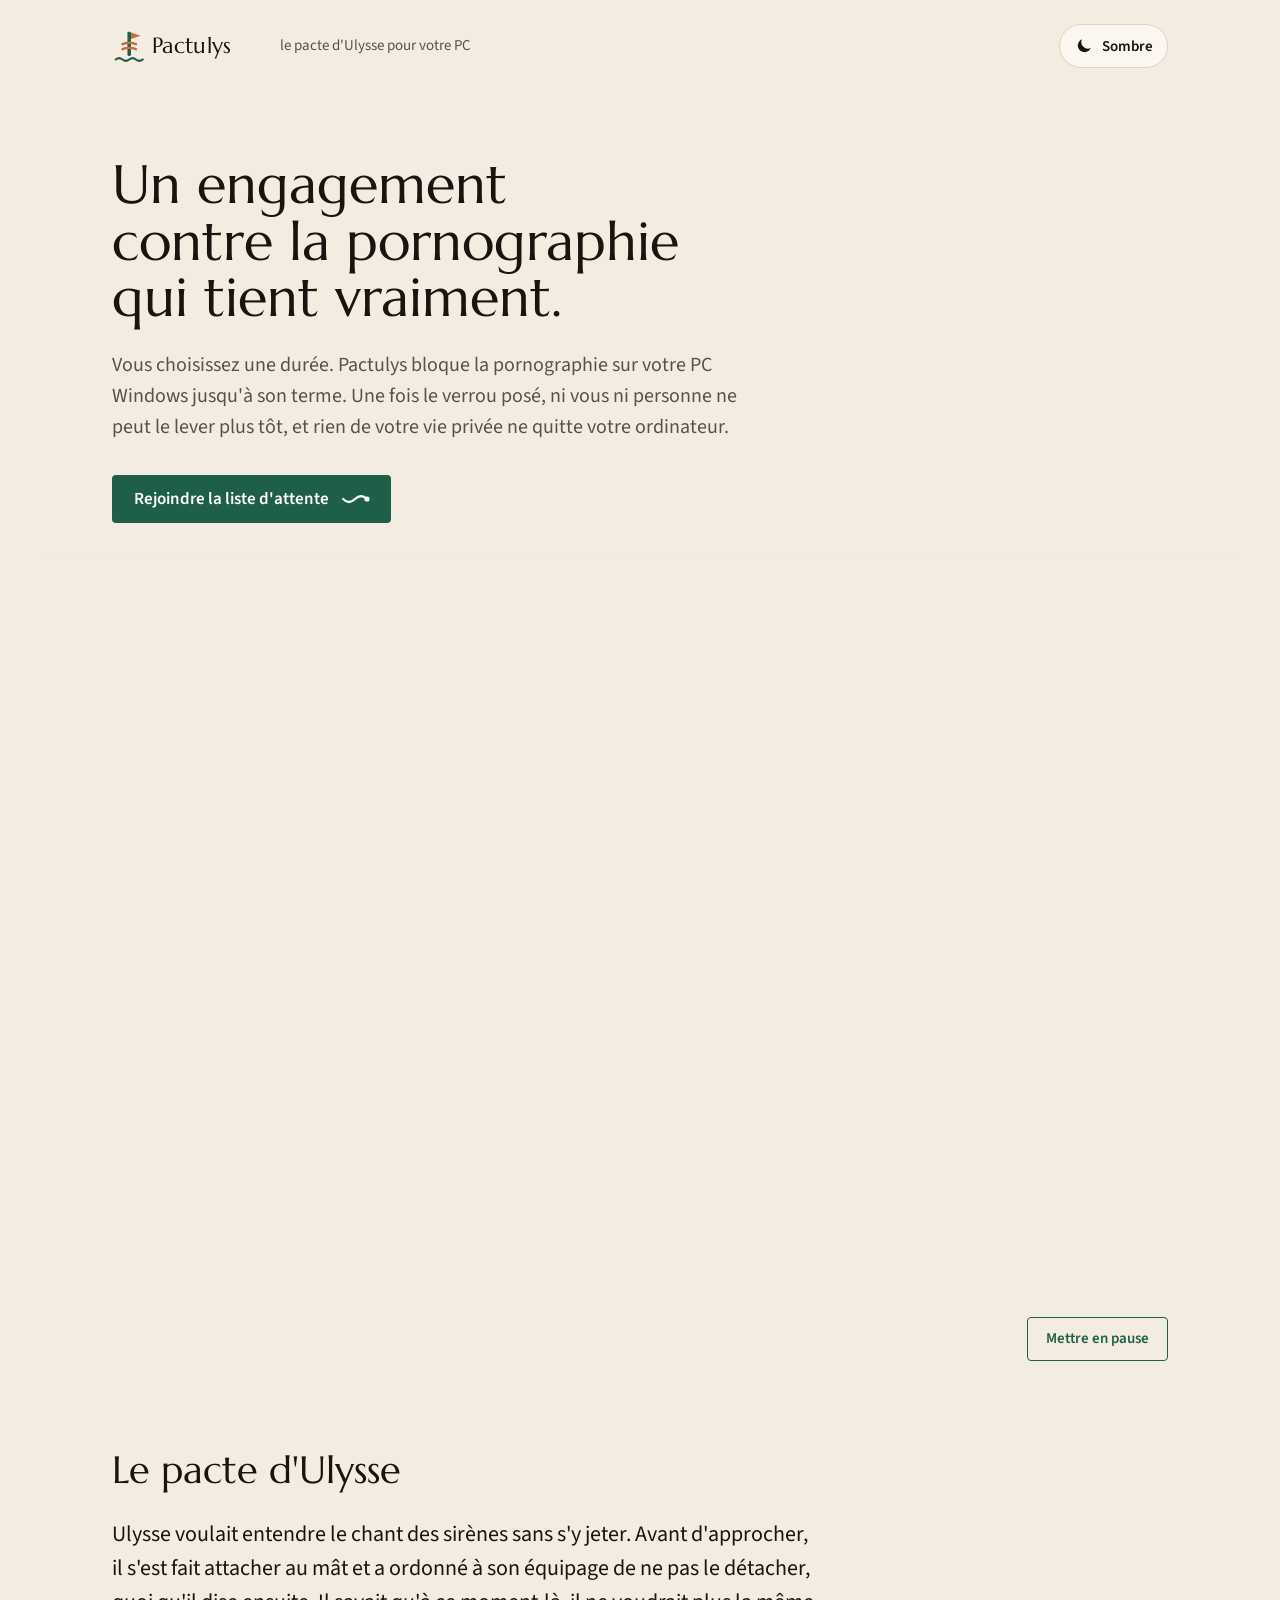
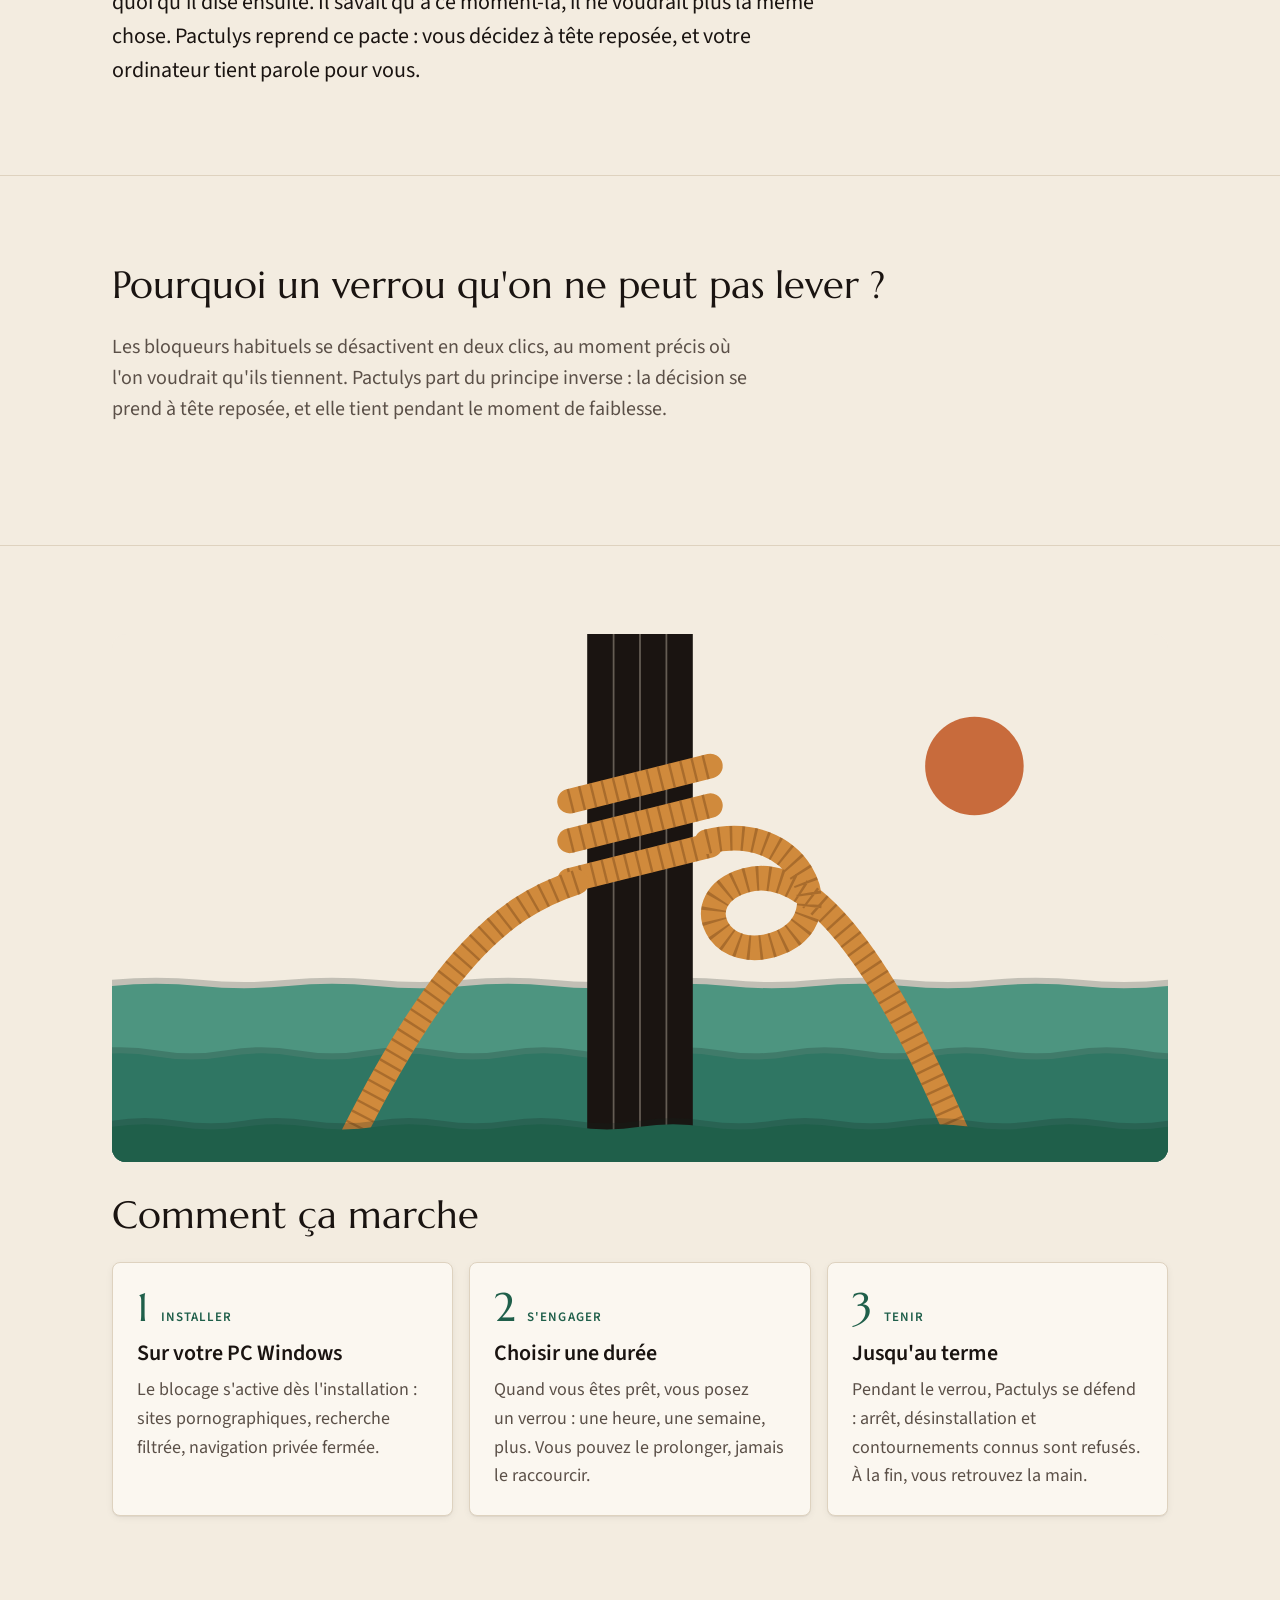
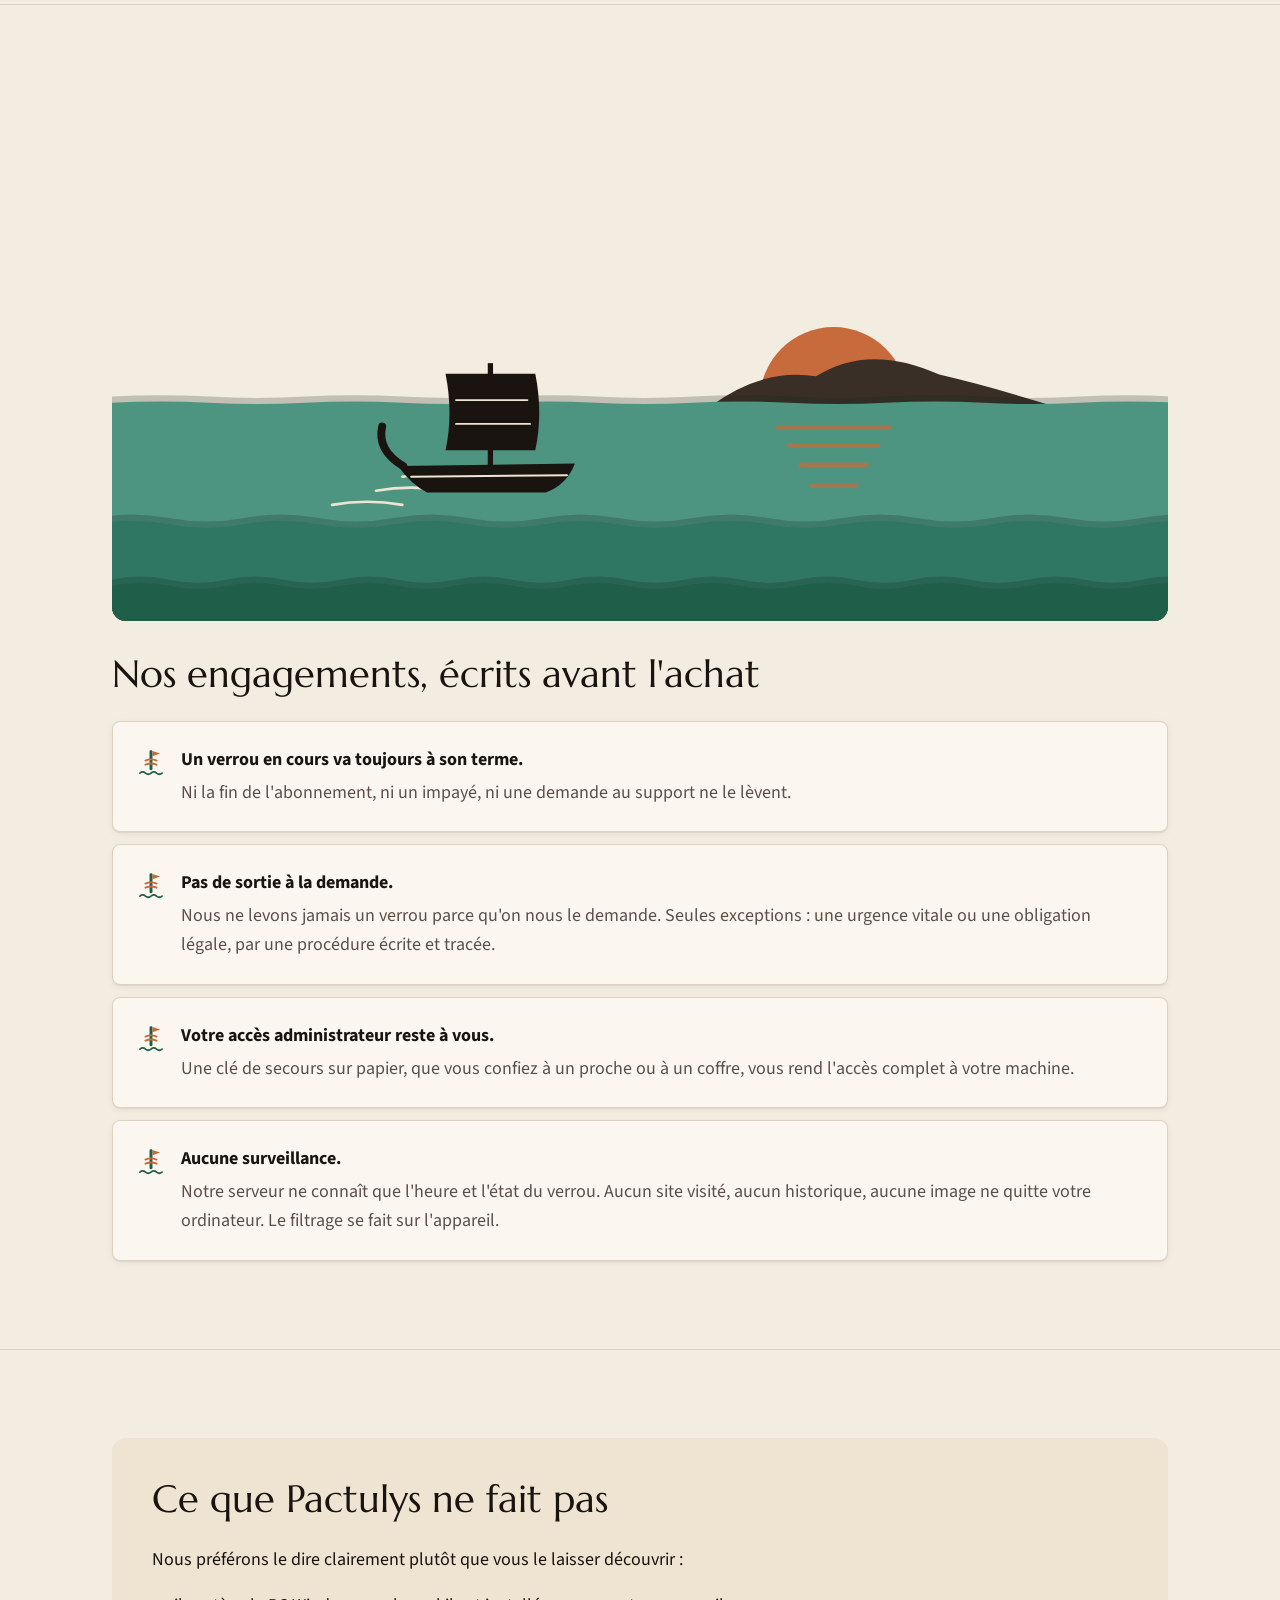
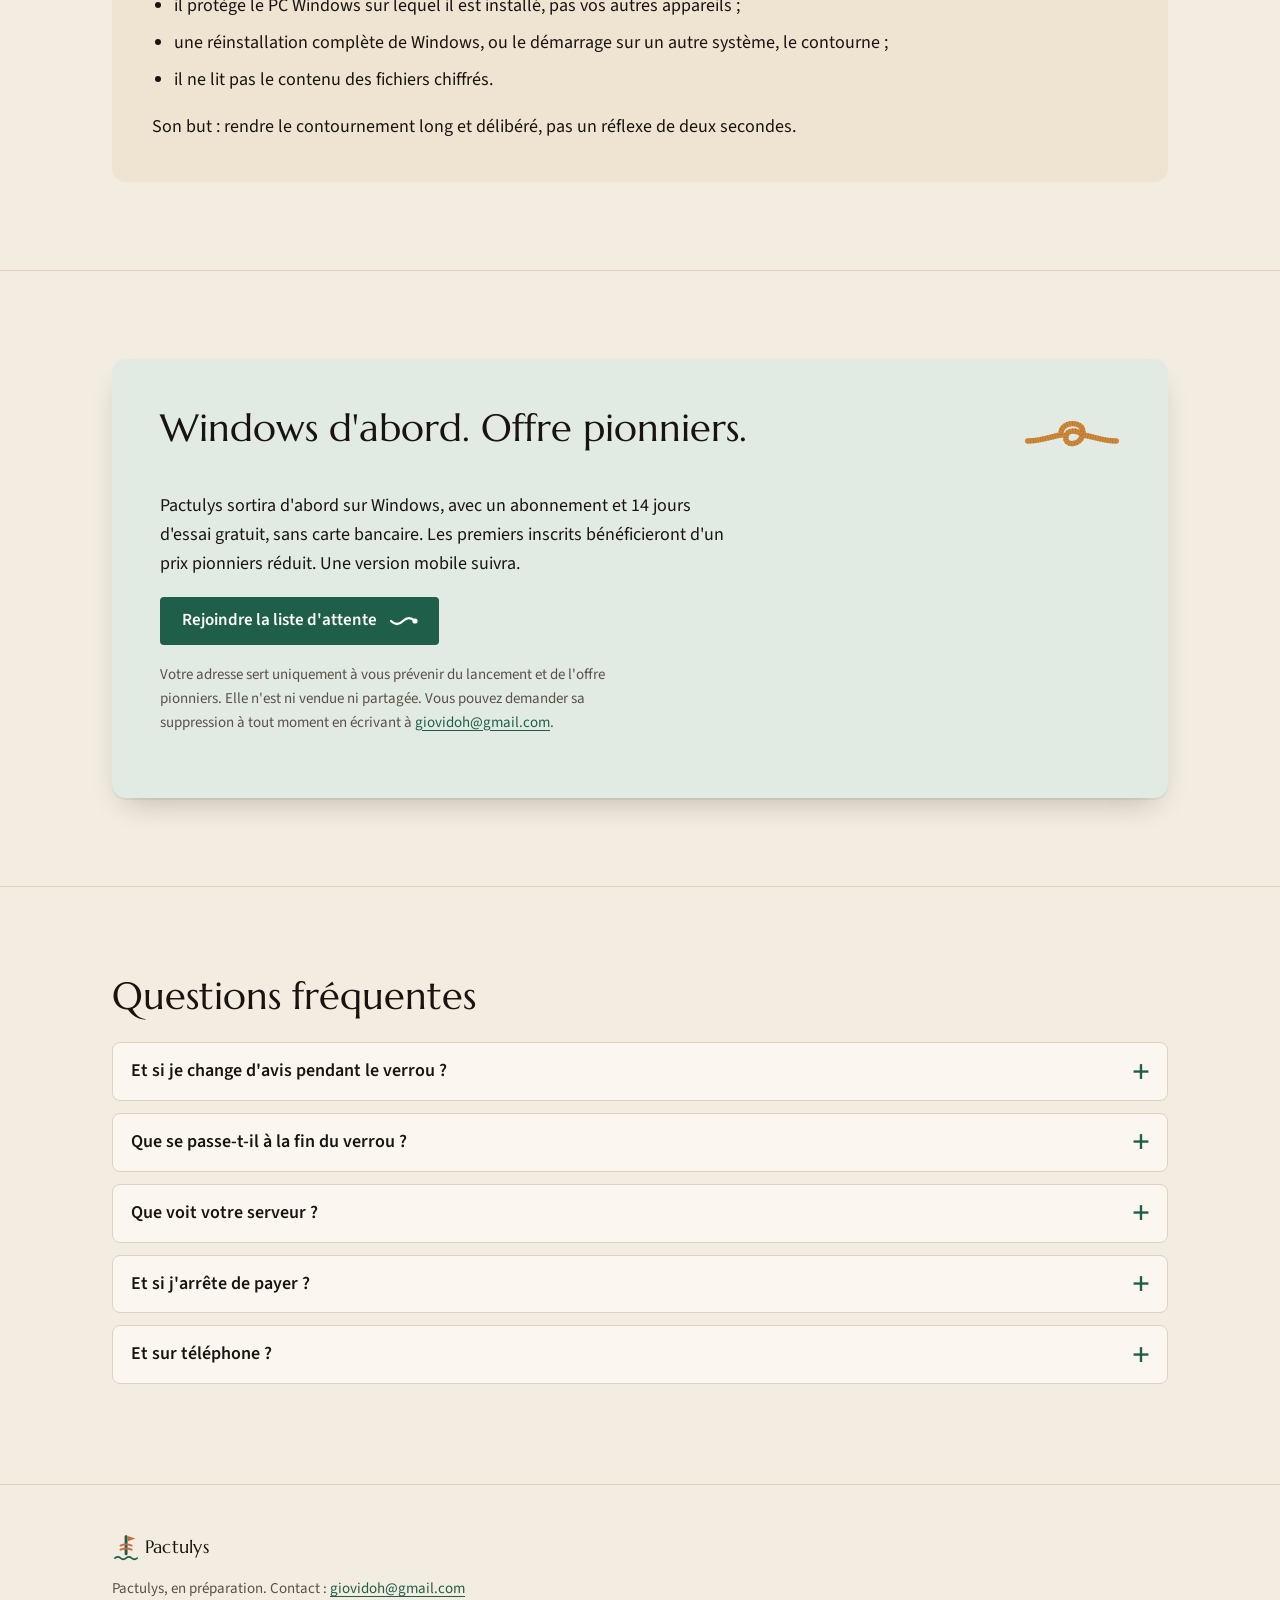
==== commit dc2bb537: "feat(site): import du design et CTA vers le formulaire Tally publié" ====
--- a/index.html
+++ b/index.html
@@ -138,7 +138,6 @@
     .offer-head { display: flex; align-items: flex-start; justify-content: space-between; gap: var(--s-4); }
     .offer-head svg { flex: 0 0 auto; margin-top: 4px; }
     .offer > p { max-width: var(--measure); }
-    .tally { width: 100%; border: 0; margin: 18px 0 10px; background: transparent; min-height: 200px; }
     .small { font-size: var(--fs-small); color: var(--muted); }
 
     .knot .k-loop, .knot .k-left, .knot .k-right { transform-box: fill-box; transform-origin: 50% 50%; transition: transform var(--d-knot) var(--ease-pull); }
@@ -264,7 +263,7 @@
         <p class="lead">Vous choisissez une durée. Pactulys bloque la pornographie sur votre PC Windows jusqu'à son terme.
           Une fois le verrou posé, ni vous ni personne ne peut le lever plus tôt, et rien de votre vie privée ne quitte
           votre ordinateur.</p>
-        <a class="btn" href="#liste">Rejoindre la liste d'attente <svg class="cord" width="28" height="12" viewBox="0 0 28 12" aria-hidden="true" focusable="false"><g><path d="M2 6 Q8 12 14 6 T26 6" fill="none" stroke="currentColor" stroke-width="2.2" stroke-linecap="round"/></g><circle cx="26" cy="6" r="2.6" fill="currentColor"/></svg></a>
+        <a class="btn" href="https://tally.so/r/jadW1a" target="_blank" rel="noopener">Rejoindre la liste d'attente <svg class="cord" width="28" height="12" viewBox="0 0 28 12" aria-hidden="true" focusable="false"><g><path d="M2 6 Q8 12 14 6 T26 6" fill="none" stroke="currentColor" stroke-width="2.2" stroke-linecap="round"/></g><circle cx="26" cy="6" r="2.6" fill="currentColor"/></svg></a>
       </div>
       <figure class="tale story-art" id="hero-art">
         <div class="art hero-art"><svg viewBox="0 0 1200 750" preserveAspectRatio="xMidYMid slice" role="img" aria-label="Animation en trois temps. Ulysse, attaché au mât de son navire, écoute calmement le chant de deux sirènes à corps d'oiseau ; ses marins rament, la cire dans les oreilles. Le navire dépasse les rochers, le chant s'éteint, la corde tombe et la voile s'ouvre. À Ithaque, le navire accoste et Ulysse retrouve son trône."><rect x="-20" y="-20" width="1240" height="790" style="fill:var(--il-sky,#f3ece0)"/><g class="px px-48"><g class="seq s-sun"><circle cx="960" cy="170" r="78" style="fill:var(--il-sun,#c86b3c)"/></g></g><g class="seq s-far" opacity=".28"><path d="M1240 496 Q1360 462 1480 496 Z M1980 496 Q2140 452 2300 496 Z M2620 496 Q2700 474 2780 496 Z" style="fill:var(--il-rock,#3a2f27)"/></g><g class="px px-8"><g class="seq s-camback"><g class="drift d1"><path d="M-140 770 L-140 485 q35 -7 70 0 q35 7 70 0 q35 -7 70 0 q35 7 70 0 q35 -7 70 0 q35 7 70 0 q35 -7 70 0 q35 7 70 0 q35 -7 70 0 q35 7 70 0 q35 -7 70 0 q35 7 70 0 q35 -7 70 0 q35 7 70 0 q35 -7 70 0 q35 7 70 0 q35 -7 70 0 q35 7 70 0 q35 -7 70 0 q35 7 70 0 q35 -7 70 0 q35 7 70 0 q35 -7 70 0 q35 7 70 0 q35 -7 70 0 q35 7 70 0 q35 -7 70 0 q35 7 70 0 q35 -7 70 0 q35 7 70 0 q35 -7 70 0 q35 7 70 0 q35 -7 70 0 q35 7 70 0 q35 -7 70 0 q35 7 70 0 q35 -7 70 0 q35 7 70 0 q35 -7 70 0 q35 7 70 0 q35 -7 70 0 q35 7 70 0 q35 -7 70 0 q35 7 70 0 q35 -7 70 0 q35 7 70 0 q35 -7 70 0 q35 7 70 0 L3220 770 Z" style="fill:var(--il-shade,rgba(20,35,30,.22))"/><path d="M-140 770 L-140 492 q35 -7 70 0 q35 7 70 0 q35 -7 70 0 q35 7 70 0 q35 -7 70 0 q35 7 70 0 q35 -7 70 0 q35 7 70 0 q35 -7 70 0 q35 7 70 0 q35 -7 70 0 q35 7 70 0 q35 -7 70 0 q35 7 70 0 q35 -7 70 0 q35 7 70 0 q35 -7 70 0 q35 7 70 0 q35 -7 70 0 q35 7 70 0 q35 -7 70 0 q35 7 70 0 q35 -7 70 0 q35 7 70 0 q35 -7 70 0 q35 7 70 0 q35 -7 70 0 q35 7 70 0 q35 -7 70 0 q35 7 70 0 q35 -7 70 0 q35 7 70 0 q35 -7 70 0 q35 7 70 0 q35 -7 70 0 q35 7 70 0 q35 -7 70 0 q35 7 70 0 q35 -7 70 0 q35 7 70 0 q35 -7 70 0 q35 7 70 0 q35 -7 70 0 q35 7 70 0 q35 -7 70 0 q35 7 70 0 q35 -7 70 0 q35 7 70 0 L3220 770 Z" style="fill:var(--il-sea1,#4d9580)"/></g></g></g><g class="px px-28"><g class="seq s-cam"><g transform="translate(100 0)"><path d="M-110 560 L-110 430 L-40 400 L40 380 L95 360 L140 305 L180 318 L215 335 L250 405 L300 470 L320 560 Z" style="fill:var(--il-rock,#3a2f27)"/><g class="seq s-song"><path class="arc a1" d="M311.8 267.1 A70 70 0 0 1 311.8 332.9" fill="none" stroke-width="5" stroke-linecap="round" stroke-linejoin="round" style="stroke:var(--il-song,#c86b3c)" opacity="1.00"/><path class="arc a2" d="M351.5 246.0 A115 115 0 0 1 351.5 354.0" fill="none" stroke-width="5" stroke-linecap="round" stroke-linejoin="round" style="stroke:var(--il-song,#c86b3c)" opacity="0.84"/><path class="arc a3" d="M391.3 224.9 A160 160 0 0 1 391.3 375.1" fill="none" stroke-width="5" stroke-linecap="round" stroke-linejoin="round" style="stroke:var(--il-song,#c86b3c)" opacity="0.68"/><path class="arc a4" d="M431.0 203.8 A205 205 0 0 1 431.0 396.2" fill="none" stroke-width="5" stroke-linecap="round" stroke-linejoin="round" style="stroke:var(--il-song,#c86b3c)" opacity="0.52" stroke-dasharray="2 14"/></g><g transform="translate(70 332) scale(1.3)"><path d="M-8 20 L-10 36 M8 18 L10 36" fill="none" stroke-width="3" stroke-linecap="round" stroke-linejoin="round" style="stroke:var(--il-fig,#1a1411)"/><path d="M-6 -30 Q-34 -10 -30 14 L-54 30 L-22 26 Q2 30 18 16 Q26 -6 8 -30 Z" style="fill:var(--il-fig,#1a1411)"/><g class="seq s-wing"><path d="M-2 -20 Q-40 -30 -64 -4 Q-46 14 -20 12 Q-2 6 -2 -20 Z" style="fill:var(--il-fig,#1a1411)"/><path d="M-56 -2 Q-40 6 -22 4 M-48 -14 Q-34 -6 -18 -6 M-30 -20 Q-18 -16 -8 -14" fill="none" stroke-width="2" stroke-linecap="round" stroke-linejoin="round" style="stroke:var(--il-inc,#efe4d2)"/></g><path d="M-8 -50 Q-22 -42 -16 -28 L-2 -32 Z" style="fill:var(--il-fig,#1a1411)"/><circle cx="2" cy="-42" r="12" style="fill:var(--il-fig,#1a1411)"/><circle cx="7" cy="-44" r="1.8" style="fill:var(--il-inc,#efe4d2)"/></g><g transform="translate(200 290) scale(1.3)"><path d="M-8 20 L-10 36 M8 18 L10 36" fill="none" stroke-width="3" stroke-linecap="round" stroke-linejoin="round" style="stroke:var(--il-fig,#1a1411)"/><path d="M-6 -30 Q-34 -10 -30 14 L-54 30 L-22 26 Q2 30 18 16 Q26 -6 8 -30 Z" style="fill:var(--il-fig,#1a1411)"/><g class="seq s-wing s-wing2"><path d="M-2 -20 Q-40 -30 -64 -4 Q-46 14 -20 12 Q-2 6 -2 -20 Z" style="fill:var(--il-fig,#1a1411)"/><path d="M-56 -2 Q-40 6 -22 4 M-48 -14 Q-34 -6 -18 -6 M-30 -20 Q-18 -16 -8 -14" fill="none" stroke-width="2" stroke-linecap="round" stroke-linejoin="round" style="stroke:var(--il-inc,#efe4d2)"/></g><path d="M-8 -50 Q-22 -42 -16 -28 L-2 -32 Z" style="fill:var(--il-fig,#1a1411)"/><circle cx="2" cy="-42" r="12" style="fill:var(--il-fig,#1a1411)"/><circle cx="7" cy="-44" r="1.8" style="fill:var(--il-inc,#efe4d2)"/></g></g><path d="M2860 540 Q2990 430 3120 450 Q3260 384 3420 440 Q3540 470 3720 446 L3720 560 L2860 560 Z" style="fill:var(--il-rock,#3a2f27)"/><path d="M3004 512 Q2998 460 3016 404 M3012 450 Q3030 430 3044 420" fill="none" stroke-width="7" stroke-linecap="round" stroke-linejoin="round" style="stroke:var(--il-rock2,#241c17)"/><ellipse cx="2992" cy="398" rx="46" ry="22" style="fill:var(--il-sea2,#2f7663)"/><ellipse cx="3050" cy="388" rx="44" ry="21" style="fill:var(--il-sea2,#2f7663)"/><ellipse cx="3020" cy="362" rx="38" ry="20" style="fill:var(--il-sea2,#2f7663)"/><path d="M2972 396 Q2992 390 3010 396 M3034 386 Q3052 380 3070 386" fill="none" stroke-width="2" stroke-linecap="round" stroke-linejoin="round" style="stroke:var(--il-inc,#efe4d2)" opacity=".7"/><path d="M2850 570 Q2884 520 2960 514 L3720 506 L3720 800 L2850 800 Z" style="fill:var(--il-rock2,#241c17)"/><g transform="translate(3200 506)"><g class="seq s-king" opacity="0"><rect x="-104" y="-12" width="226" height="12" style="fill:var(--il-rock,#3a2f27)"/><path d="M-40 -74 Q-50 -112 -38 -152" fill="none" stroke-width="9" stroke-linecap="round" stroke-linejoin="round" style="stroke:var(--il-rope,#d08a3c)"/><path d="M-58 -150 Q-40 -163 -20 -152" fill="none" stroke-width="11" stroke-linecap="round" stroke-linejoin="round" style="stroke:var(--il-rope,#d08a3c)"/><rect x="-48" y="-78" width="98" height="10" rx="3" style="fill:var(--il-rope,#d08a3c)"/><path d="M42 -68 Q50 -36 64 -12 M-38 -68 Q-48 -36 -62 -12" fill="none" stroke-width="8" stroke-linecap="round" stroke-linejoin="round" style="stroke:var(--il-rope,#d08a3c)"/><path d="M-30 -150 Q-54 -110 -48 -78 L-30 -80 Z" style="fill:var(--il-fig,#1a1411)"/><path d="M-30 -150 Q-8 -160 10 -146 L12 -82 L-34 -82 Z" style="fill:var(--il-fig,#1a1411)"/><path d="M-34 -96 L46 -96 L48 -78 L-34 -78 Z" style="fill:var(--il-fig,#1a1411)"/><rect x="34" y="-80" width="14" height="62" style="fill:var(--il-fig,#1a1411)"/><rect x="34" y="-22" width="27" height="9" rx="3" style="fill:var(--il-fig,#1a1411)"/><path d="M-20 -140 L-22 -86 M-6 -90 L40 -90" fill="none" stroke-width="2" stroke-linecap="round" stroke-linejoin="round" style="stroke:var(--il-inc,#efe4d2)"/><path d="M42 -220 V-14" fill="none" stroke-width="5" stroke-linecap="round" stroke-linejoin="round" style="stroke:var(--il-rope,#d08a3c)"/><circle cx="42" cy="-224" r="7" style="fill:var(--il-rope,#d08a3c)"/><path d="M4 -138 Q24 -124 42 -118" fill="none" stroke-width="12" stroke-linecap="round" stroke-linejoin="round" style="stroke:var(--il-fig,#1a1411)"/><circle cx="-8" cy="-172" r="19" style="fill:var(--il-fig,#1a1411)"/><path d="M-26 -166 Q-24 -142 -8 -138 Q8 -142 10 -166 Q-8 -156 -26 -166 Z" style="fill:var(--il-fig,#1a1411)"/><rect x="-27" y="-188" width="38" height="5" rx="2" style="fill:var(--il-rope,#d08a3c)"/><circle cx="2" cy="-174" r="2.2" style="fill:var(--il-inc,#efe4d2)"/></g></g></g></g><g class="px px-16"><g class="seq s-ship"><g transform="translate(60 0)"><g class="swell"><path d="M640 150 L370 505 M640 150 L912 497" fill="none" stroke-width="2" stroke-linecap="round" stroke-linejoin="round" style="stroke:var(--il-fig,#1a1411)"/><rect x="632" y="150" width="16" height="355" style="fill:var(--il-fig,#1a1411)"/><g class="seq s-sail" opacity="0"><path d="M505 198 L775 198 Q792 300 770 404 L510 404 Q490 300 505 198 Z" style="fill:var(--il-song,#c86b3c)"/><path d="M508 250 H778 M506 302 H782 M510 354 H778" fill="none" stroke-width="2" stroke-linecap="round" stroke-linejoin="round" style="stroke:var(--il-inc,#efe4d2)" opacity=".8"/></g><rect x="500" y="188" width="280" height="10" style="fill:var(--il-fig,#1a1411)"/><g class="seq s-furl"><path d="M505 198 Q640 232 775 198 L775 210 Q640 248 505 210 Z" style="fill:var(--il-fig,#1a1411)"/><path d="M520 208 Q640 236 760 208" fill="none" stroke-width="2" stroke-linecap="round" stroke-linejoin="round" style="stroke:var(--il-inc,#efe4d2)"/></g><circle cx="480" cy="488" r="11" style="fill:var(--il-fig,#1a1411)"/><circle cx="487" cy="487" r="3.5" style="fill:var(--il-inc,#efe4d2)"/><circle cx="540" cy="488" r="11" style="fill:var(--il-fig,#1a1411)"/><circle cx="547" cy="487" r="3.5" style="fill:var(--il-inc,#efe4d2)"/><circle cx="750" cy="488" r="11" style="fill:var(--il-fig,#1a1411)"/><circle cx="757" cy="487" r="3.5" style="fill:var(--il-inc,#efe4d2)"/><circle cx="810" cy="488" r="11" style="fill:var(--il-fig,#1a1411)"/><circle cx="817" cy="487" r="3.5" style="fill:var(--il-inc,#efe4d2)"/><g class="seq s-uly"><g class="seq s-lean"><rect x="618" y="438" width="14" height="64" style="fill:var(--il-fig,#1a1411)"/><rect x="648" y="438" width="14" height="64" style="fill:var(--il-fig,#1a1411)"/><path d="M608 324 Q640 312 672 324 L682 446 L598 446 Z" style="fill:var(--il-fig,#1a1411)"/><path d="M624 342 L618 440 M656 342 L662 440 M640 330 V440" fill="none" stroke-width="2.5" stroke-linecap="round" stroke-linejoin="round" style="stroke:var(--il-inc,#efe4d2)"/><g class="seq s-head"><circle cx="640" cy="294" r="21" style="fill:var(--il-fig,#1a1411)"/><path d="M621 300 Q624 326 640 330 Q656 326 659 300 Q640 312 621 300 Z" style="fill:var(--il-fig,#1a1411)"/><path d="M617 289 Q620 256 640 252 Q660 256 663 289 Z" style="fill:var(--il-fig,#1a1411)"/><path d="M619 284 H661" fill="none" stroke-width="2" stroke-linecap="round" stroke-linejoin="round" style="stroke:var(--il-inc,#efe4d2)"/><circle cx="630" cy="292" r="2.2" style="fill:var(--il-inc,#efe4d2)"/></g><rect class="seq s-rope r1" x="592" y="348" width="96" height="9" rx="4" style="fill:var(--il-rope,#d08a3c)"/><rect class="seq s-rope r2" x="592" y="382" width="96" height="9" rx="4" style="fill:var(--il-rope,#d08a3c)"/><rect class="seq s-rope r3" x="592" y="416" width="96" height="9" rx="4" style="fill:var(--il-rope,#d08a3c)"/><rect class="seq s-rope r4" x="610" y="470" width="60" height="8" rx="4" style="fill:var(--il-rope,#d08a3c)"/></g></g><path class="oar" d="M460 560 L415 640" fill="none" stroke-width="6" stroke-linecap="round" stroke-linejoin="round" style="stroke:var(--il-fig,#1a1411)"/><path class="oar" d="M520 560 L475 640" fill="none" stroke-width="6" stroke-linecap="round" stroke-linejoin="round" style="stroke:var(--il-fig,#1a1411)"/><path class="oar" d="M580 560 L535 640" fill="none" stroke-width="6" stroke-linecap="round" stroke-linejoin="round" style="stroke:var(--il-fig,#1a1411)"/><path class="oar" d="M640 560 L595 640" fill="none" stroke-width="6" stroke-linecap="round" stroke-linejoin="round" style="stroke:var(--il-fig,#1a1411)"/><path class="oar" d="M700 560 L655 640" fill="none" stroke-width="6" stroke-linecap="round" stroke-linejoin="round" style="stroke:var(--il-fig,#1a1411)"/><path class="oar" d="M760 560 L715 640" fill="none" stroke-width="6" stroke-linecap="round" stroke-linejoin="round" style="stroke:var(--il-fig,#1a1411)"/><path class="oar" d="M820 560 L775 640" fill="none" stroke-width="6" stroke-linecap="round" stroke-linejoin="round" style="stroke:var(--il-fig,#1a1411)"/><path d="M905 500 Q965 470 955 420 Q948 392 922 402" fill="none" stroke-width="14" stroke-linecap="round" stroke-linejoin="round" style="stroke:var(--il-fig,#1a1411)"/><path d="M360 505 L920 495 Q905 550 830 575 L470 578 Q420 565 395 535 L330 540 L360 505 Z" style="fill:var(--il-fig,#1a1411)"/><path d="M385 518 L905 508 M430 545 L860 545" fill="none" stroke-width="3" stroke-linecap="round" stroke-linejoin="round" style="stroke:var(--il-inc,#efe4d2)"/><circle cx="402" cy="520" r="6" style="fill:var(--il-inc,#efe4d2)"/></g></g></g></g><g class="seq s-cam"><g class="drift d2"><path d="M-200 770 L-200 581 q40 -9 80 0 q40 9 80 0 q40 -9 80 0 q40 9 80 0 q40 -9 80 0 q40 9 80 0 q40 -9 80 0 q40 9 80 0 q40 -9 80 0 q40 9 80 0 q40 -9 80 0 q40 9 80 0 q40 -9 80 0 q40 9 80 0 q40 -9 80 0 q40 9 80 0 q40 -9 80 0 q40 9 80 0 q40 -9 80 0 q40 9 80 0 q40 -9 80 0 q40 9 80 0 q40 -9 80 0 q40 9 80 0 q40 -9 80 0 q40 9 80 0 q40 -9 80 0 q40 9 80 0 q40 -9 80 0 q40 9 80 0 q40 -9 80 0 q40 9 80 0 q40 -9 80 0 q40 9 80 0 q40 -9 80 0 q40 9 80 0 q40 -9 80 0 q40 9 80 0 q40 -9 80 0 q40 9 80 0 q40 -9 80 0 q40 9 80 0 q40 -9 80 0 q40 9 80 0 q40 -9 80 0 q40 9 80 0 q40 -9 80 0 q40 9 80 0 q40 -9 80 0 q40 9 80 0 q40 -9 80 0 q40 9 80 0 L3960 770 Z" style="fill:var(--il-shade,rgba(20,35,30,.22))"/><path d="M-200 770 L-200 588 q40 -9 80 0 q40 9 80 0 q40 -9 80 0 q40 9 80 0 q40 -9 80 0 q40 9 80 0 q40 -9 80 0 q40 9 80 0 q40 -9 80 0 q40 9 80 0 q40 -9 80 0 q40 9 80 0 q40 -9 80 0 q40 9 80 0 q40 -9 80 0 q40 9 80 0 q40 -9 80 0 q40 9 80 0 q40 -9 80 0 q40 9 80 0 q40 -9 80 0 q40 9 80 0 q40 -9 80 0 q40 9 80 0 q40 -9 80 0 q40 9 80 0 q40 -9 80 0 q40 9 80 0 q40 -9 80 0 q40 9 80 0 q40 -9 80 0 q40 9 80 0 q40 -9 80 0 q40 9 80 0 q40 -9 80 0 q40 9 80 0 q40 -9 80 0 q40 9 80 0 q40 -9 80 0 q40 9 80 0 q40 -9 80 0 q40 9 80 0 q40 -9 80 0 q40 9 80 0 q40 -9 80 0 q40 9 80 0 q40 -9 80 0 q40 9 80 0 q40 -9 80 0 q40 9 80 0 q40 -9 80 0 q40 9 80 0 L3960 770 Z" style="fill:var(--il-sea2,#2f7663)"/></g></g><g class="seq s-cam"><path d="M1060 620 L1100 530 L1160 505 L1230 540 L1230 770 L1060 770 Z" style="fill:var(--il-rock2,#241c17)"/></g><g class="seq s-cam"><g class="drift d3"><path d="M-130 770 L-130 655 q30 -8 60 0 q30 8 60 0 q30 -8 60 0 q30 8 60 0 q30 -8 60 0 q30 8 60 0 q30 -8 60 0 q30 8 60 0 q30 -8 60 0 q30 8 60 0 q30 -8 60 0 q30 8 60 0 q30 -8 60 0 q30 8 60 0 q30 -8 60 0 q30 8 60 0 q30 -8 60 0 q30 8 60 0 q30 -8 60 0 q30 8 60 0 q30 -8 60 0 q30 8 60 0 q30 -8 60 0 q30 8 60 0 q30 -8 60 0 q30 8 60 0 q30 -8 60 0 q30 8 60 0 q30 -8 60 0 q30 8 60 0 q30 -8 60 0 q30 8 60 0 q30 -8 60 0 q30 8 60 0 q30 -8 60 0 q30 8 60 0 q30 -8 60 0 q30 8 60 0 q30 -8 60 0 q30 8 60 0 q30 -8 60 0 q30 8 60 0 q30 -8 60 0 q30 8 60 0 q30 -8 60 0 q30 8 60 0 q30 -8 60 0 q30 8 60 0 q30 -8 60 0 q30 8 60 0 q30 -8 60 0 q30 8 60 0 q30 -8 60 0 q30 8 60 0 q30 -8 60 0 q30 8 60 0 q30 -8 60 0 q30 8 60 0 q30 -8 60 0 q30 8 60 0 q30 -8 60 0 q30 8 60 0 q30 -8 60 0 q30 8 60 0 q30 -8 60 0 q30 8 60 0 L3830 770 Z" style="fill:var(--il-shade,rgba(20,35,30,.22))"/><path d="M-130 770 L-130 662 q30 -8 60 0 q30 8 60 0 q30 -8 60 0 q30 8 60 0 q30 -8 60 0 q30 8 60 0 q30 -8 60 0 q30 8 60 0 q30 -8 60 0 q30 8 60 0 q30 -8 60 0 q30 8 60 0 q30 -8 60 0 q30 8 60 0 q30 -8 60 0 q30 8 60 0 q30 -8 60 0 q30 8 60 0 q30 -8 60 0 q30 8 60 0 q30 -8 60 0 q30 8 60 0 q30 -8 60 0 q30 8 60 0 q30 -8 60 0 q30 8 60 0 q30 -8 60 0 q30 8 60 0 q30 -8 60 0 q30 8 60 0 q30 -8 60 0 q30 8 60 0 q30 -8 60 0 q30 8 60 0 q30 -8 60 0 q30 8 60 0 q30 -8 60 0 q30 8 60 0 q30 -8 60 0 q30 8 60 0 q30 -8 60 0 q30 8 60 0 q30 -8 60 0 q30 8 60 0 q30 -8 60 0 q30 8 60 0 q30 -8 60 0 q30 8 60 0 q30 -8 60 0 q30 8 60 0 q30 -8 60 0 q30 8 60 0 q30 -8 60 0 q30 8 60 0 q30 -8 60 0 q30 8 60 0 q30 -8 60 0 q30 8 60 0 q30 -8 60 0 q30 8 60 0 q30 -8 60 0 q30 8 60 0 q30 -8 60 0 q30 8 60 0 q30 -8 60 0 q30 8 60 0 L3830 770 Z" style="fill:var(--il-sea3,#1f5f4a)"/></g></g><rect class="seq s-curtain" x="-20" y="-20" width="1240" height="790" opacity="0" style="fill:var(--il-sky,#f3ece0)"/></svg></div>
@@ -371,23 +370,7 @@
           </div>
           <p>Pactulys sortira d'abord sur Windows, avec un abonnement et 14 jours d'essai gratuit, sans carte bancaire.
             Les premiers inscrits bénéficieront d'un prix pionniers réduit. Une version mobile suivra.</p>
-          <!-- Formulaire Tally jadW1a (modifiable sur tally.so). Le lien sert si l'intégration est bloquée. -->
-          <iframe class="tally" data-tally-src="https://tally.so/embed/jadW1a?alignLeft=1&amp;hideTitle=1&amp;transparentBackground=1&amp;dynamicHeight=1" title="Rejoindre la liste d'attente" loading="lazy" width="100%" height="380"></iframe>
-          <p class="small">Le formulaire ne s'affiche pas ? <a href="https://tally.so/r/jadW1a">Inscrivez-vous ici</a>.</p>
-          <script>
-            // Intégration officielle Tally : sans attribut src, embed.js charge le
-            // formulaire et ajuste sa hauteur ; sans le script, src est posé à la main.
-            (function () {
-              var w = "https://tally.so/widgets/embed.js";
-              var load = function () {
-                if (typeof Tally !== "undefined") { Tally.loadEmbeds(); return; }
-                document.querySelectorAll("iframe[data-tally-src]:not([src])").forEach(function (e) { e.src = e.dataset.tallySrc; });
-              };
-              var s = document.createElement("script");
-              s.src = w; s.onload = load; s.onerror = load;
-              document.body.appendChild(s);
-            })();
-          </script>
+          <p><a class="btn" href="https://tally.so/r/jadW1a" target="_blank" rel="noopener">Rejoindre la liste d'attente <svg class="cord" width="28" height="12" viewBox="0 0 28 12" aria-hidden="true" focusable="false"><g><path d="M2 6 Q8 12 14 6 T26 6" fill="none" stroke="currentColor" stroke-width="2.2" stroke-linecap="round"/></g><circle cx="26" cy="6" r="2.6" fill="currentColor"/></svg></a></p>
           <p class="small">Votre adresse sert uniquement à vous prévenir du lancement et de l'offre pionniers. Elle
             n'est ni vendue ni partagée. Vous pouvez demander sa suppression à tout moment en écrivant à <a
               href="mailto:giovidoh@gmail.com">giovidoh@gmail.com</a>.</p>
@@ -441,13 +424,6 @@
       }, { rootMargin: "0px 0px -10% 0px" });
       els.forEach(function (e) { io.observe(e); });
     })();
-    // Le nœud se serre quand le formulaire Tally signale un envoi (message postMessage, l'iframe n'est pas modifiée).
-    window.addEventListener("message", function (e) {
-      if (!/tally\.so$/.test(String(e.origin).replace(/^https?:\/\//, ""))) return;
-      var d = e.data;
-      if (typeof d === "string") { try { d = JSON.parse(d); } catch (_) { return; } }
-      if (d && d.event === "Tally.FormSubmitted") { var o = document.querySelector(".offer"); if (o) o.classList.add("is-tight"); }
-    });
     (function () {
       var art = document.getElementById("hero-art"), btn = document.getElementById("story-btn");
       if (!art || !btn) return;
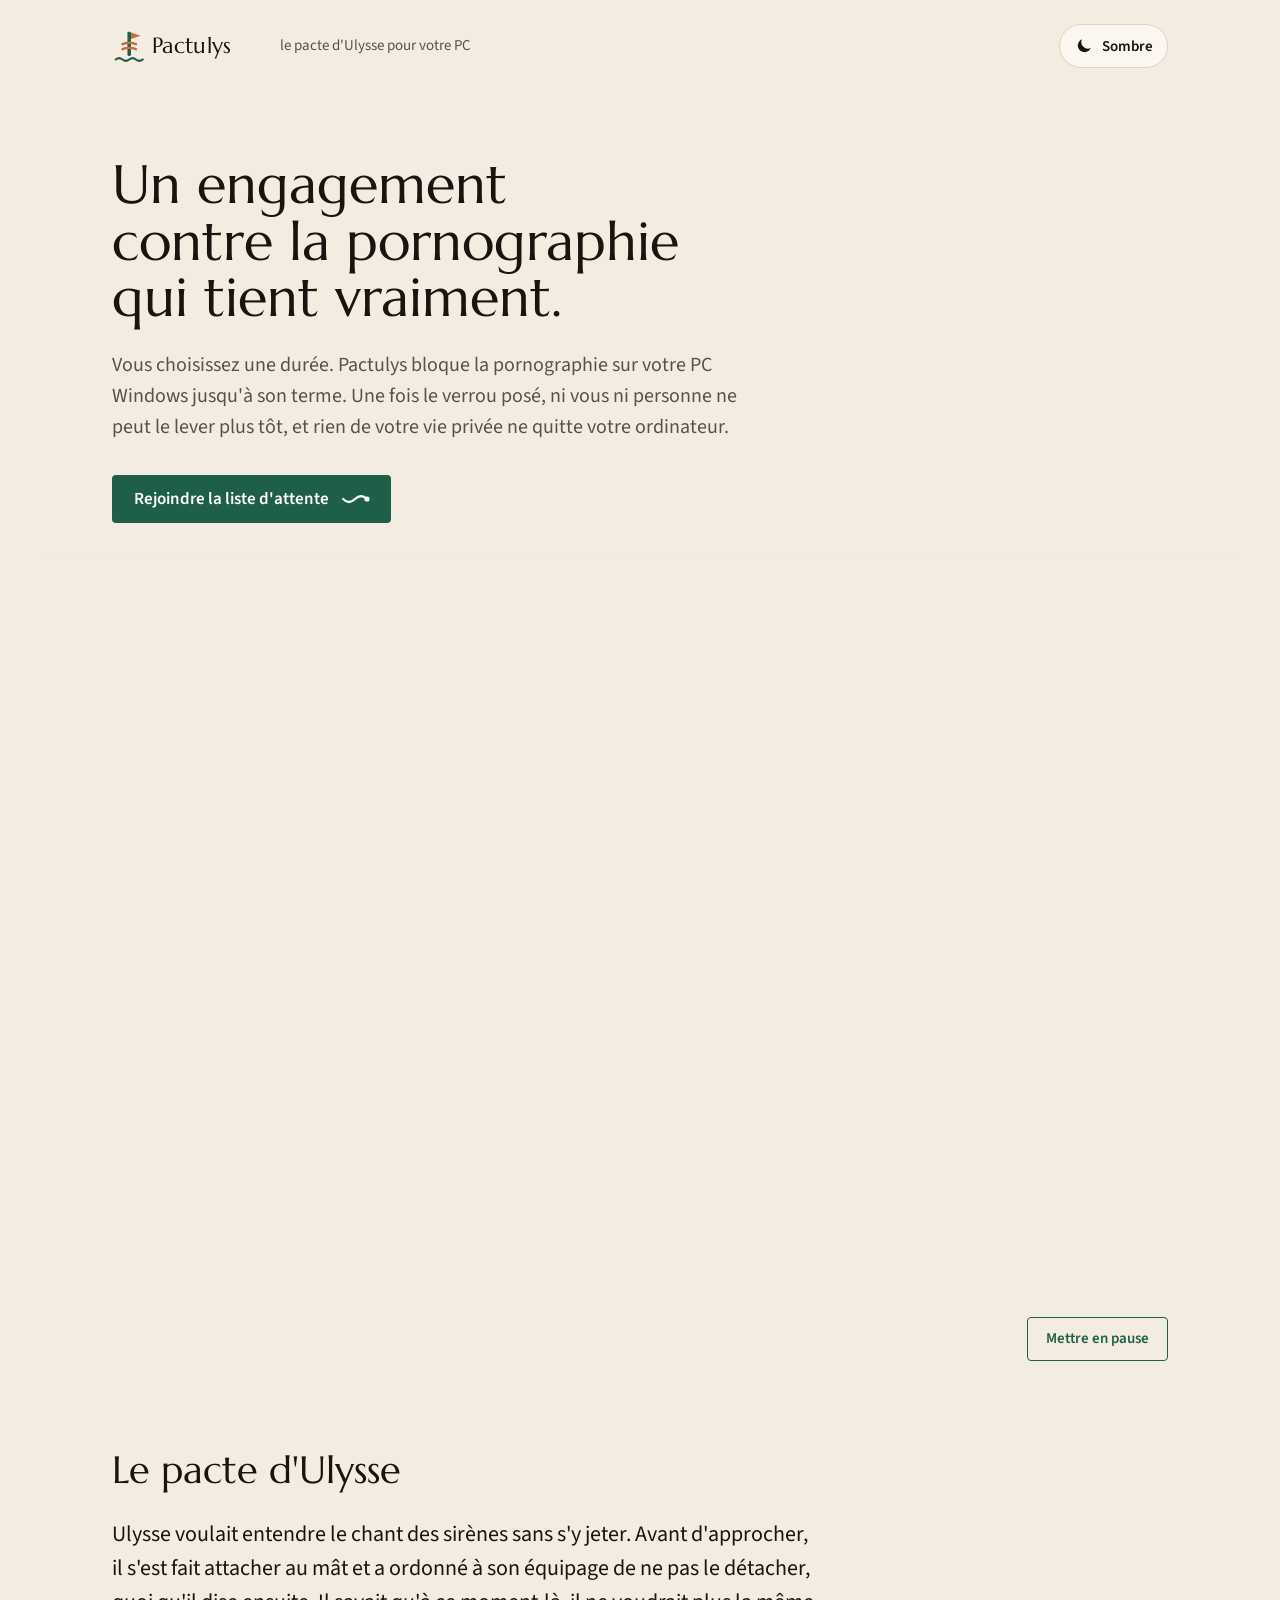
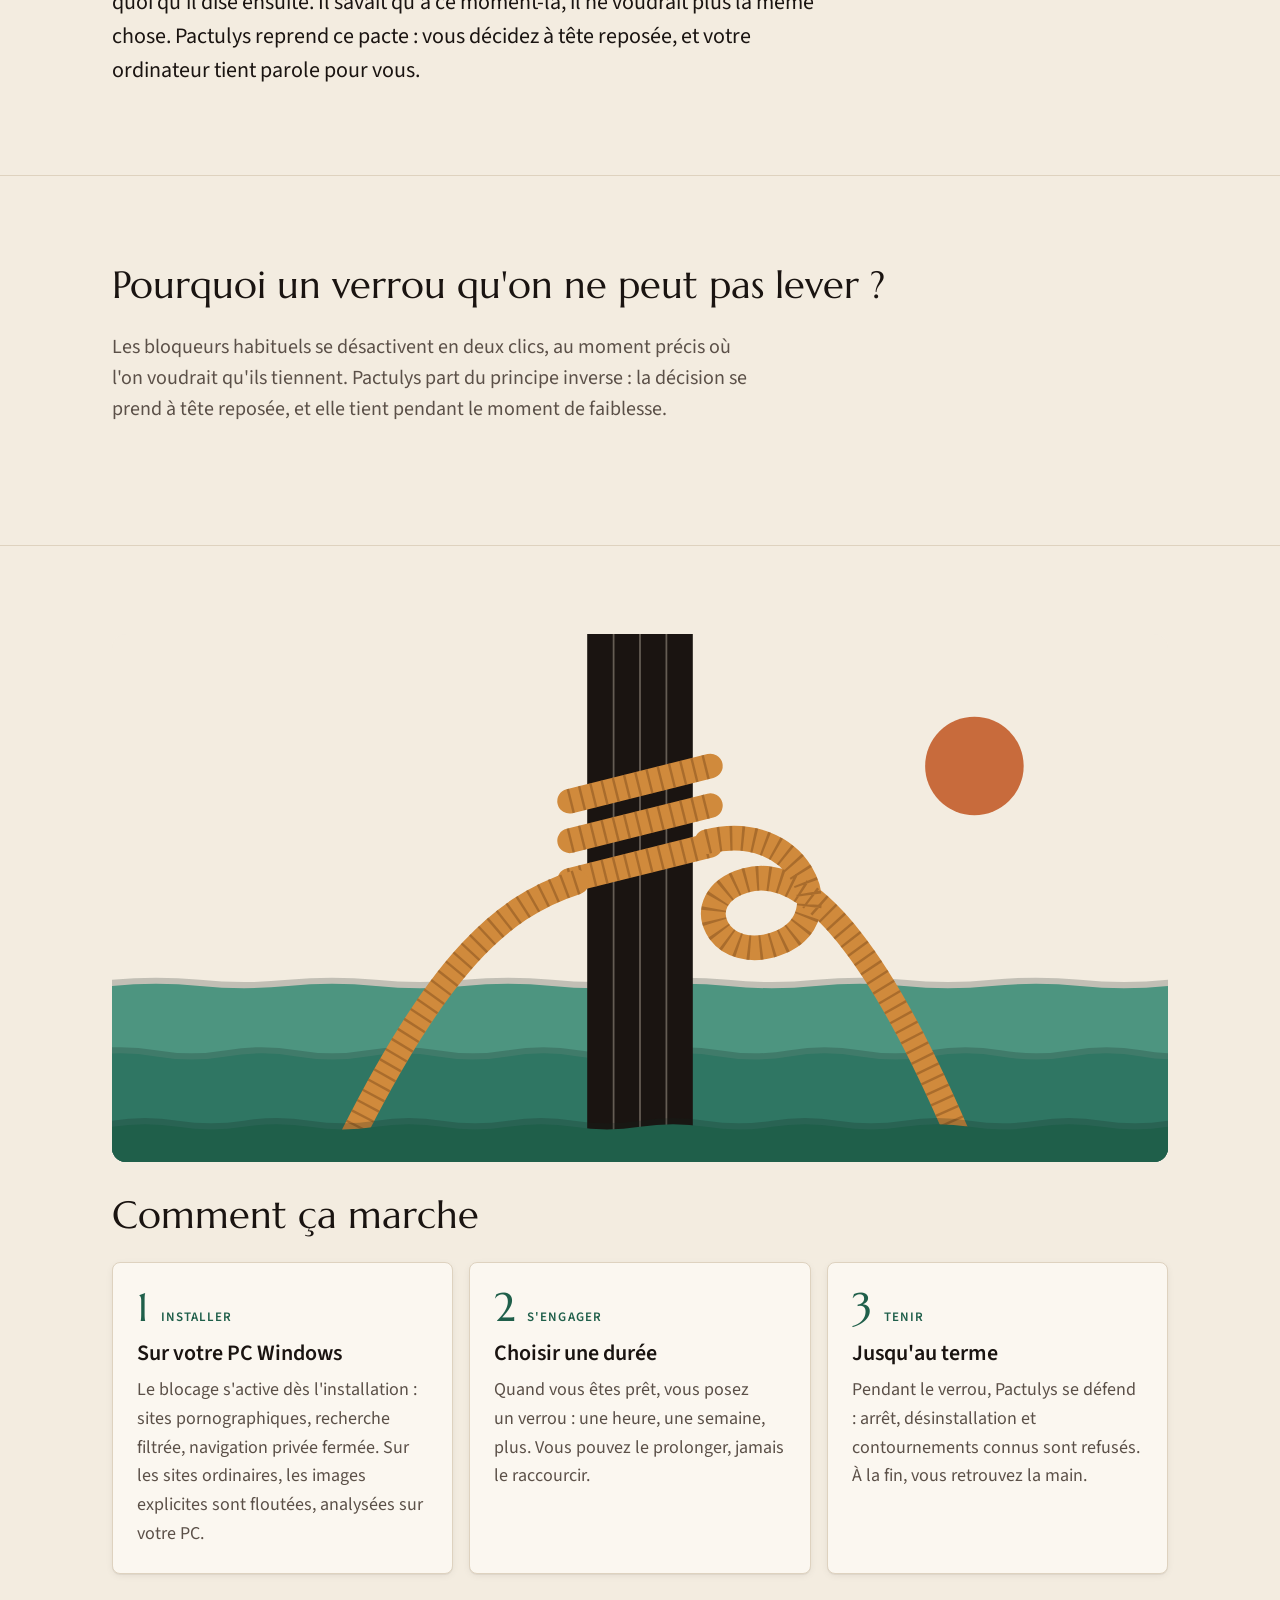
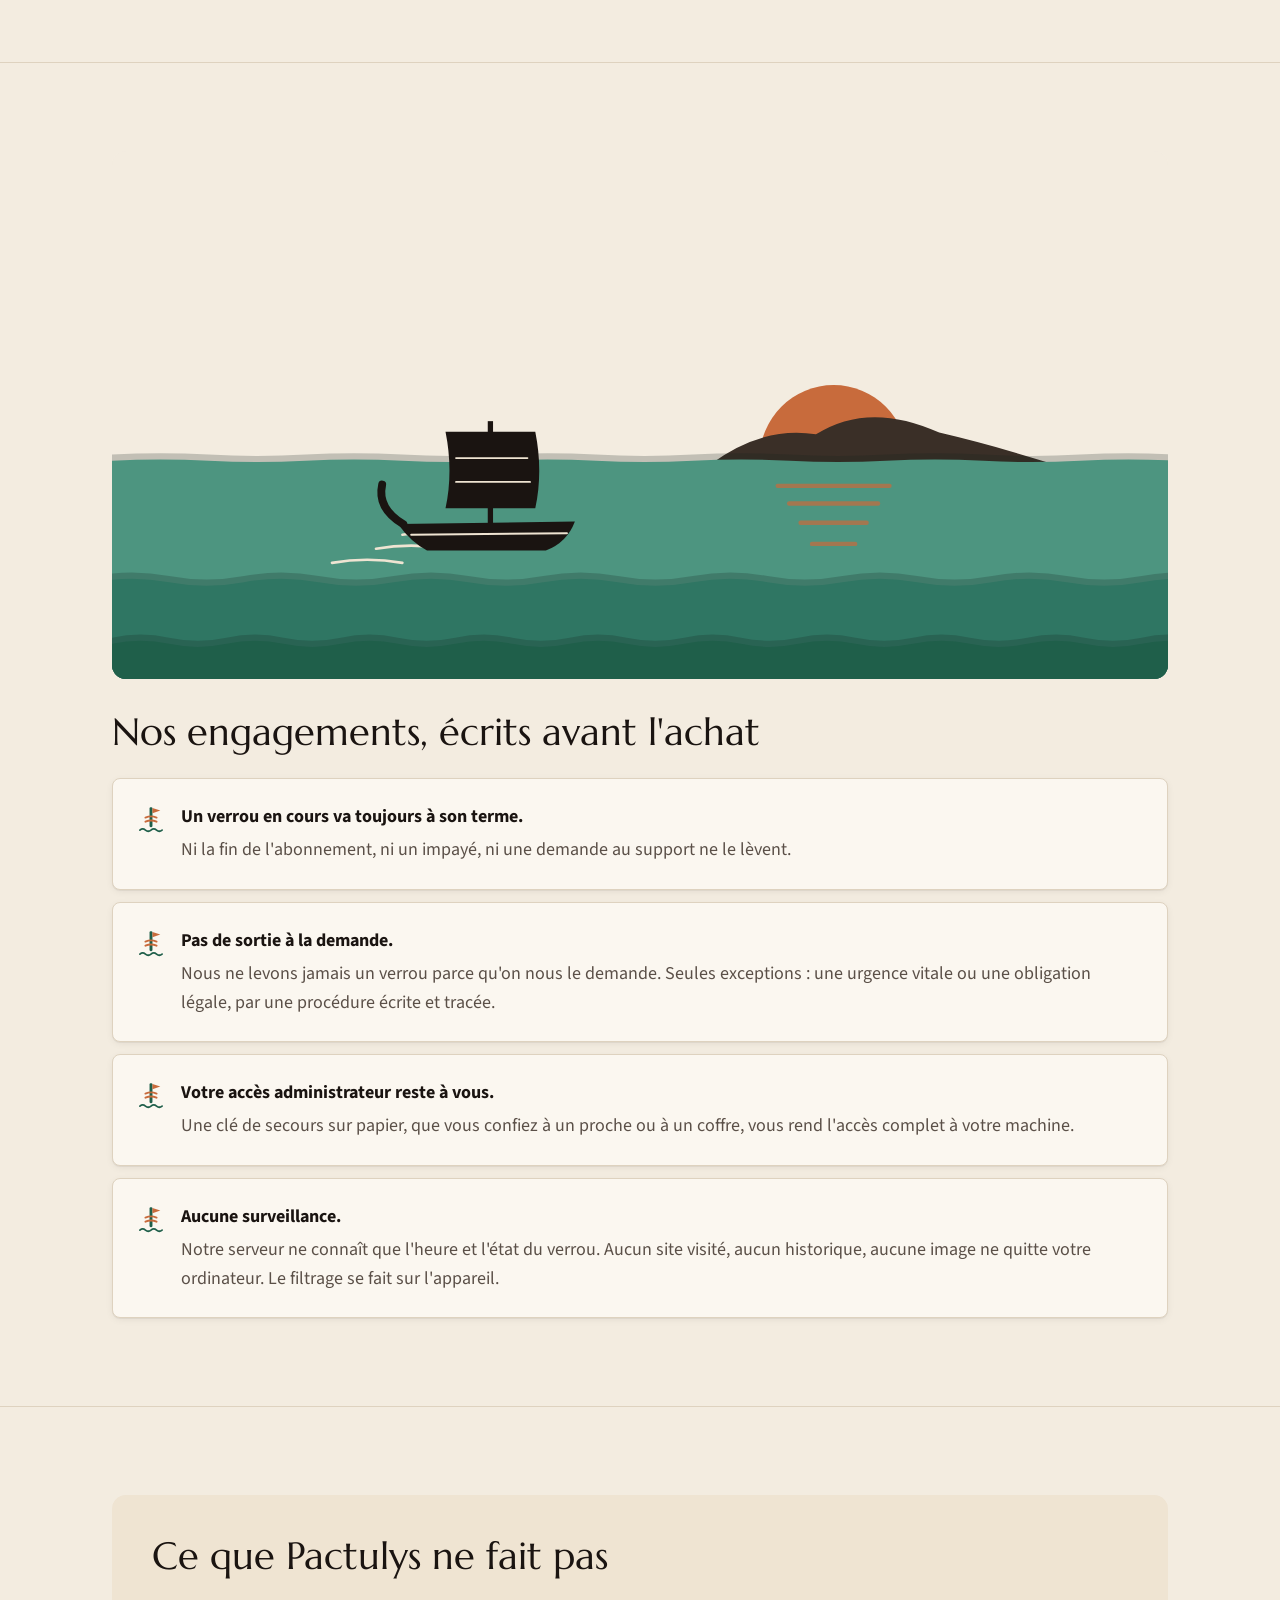
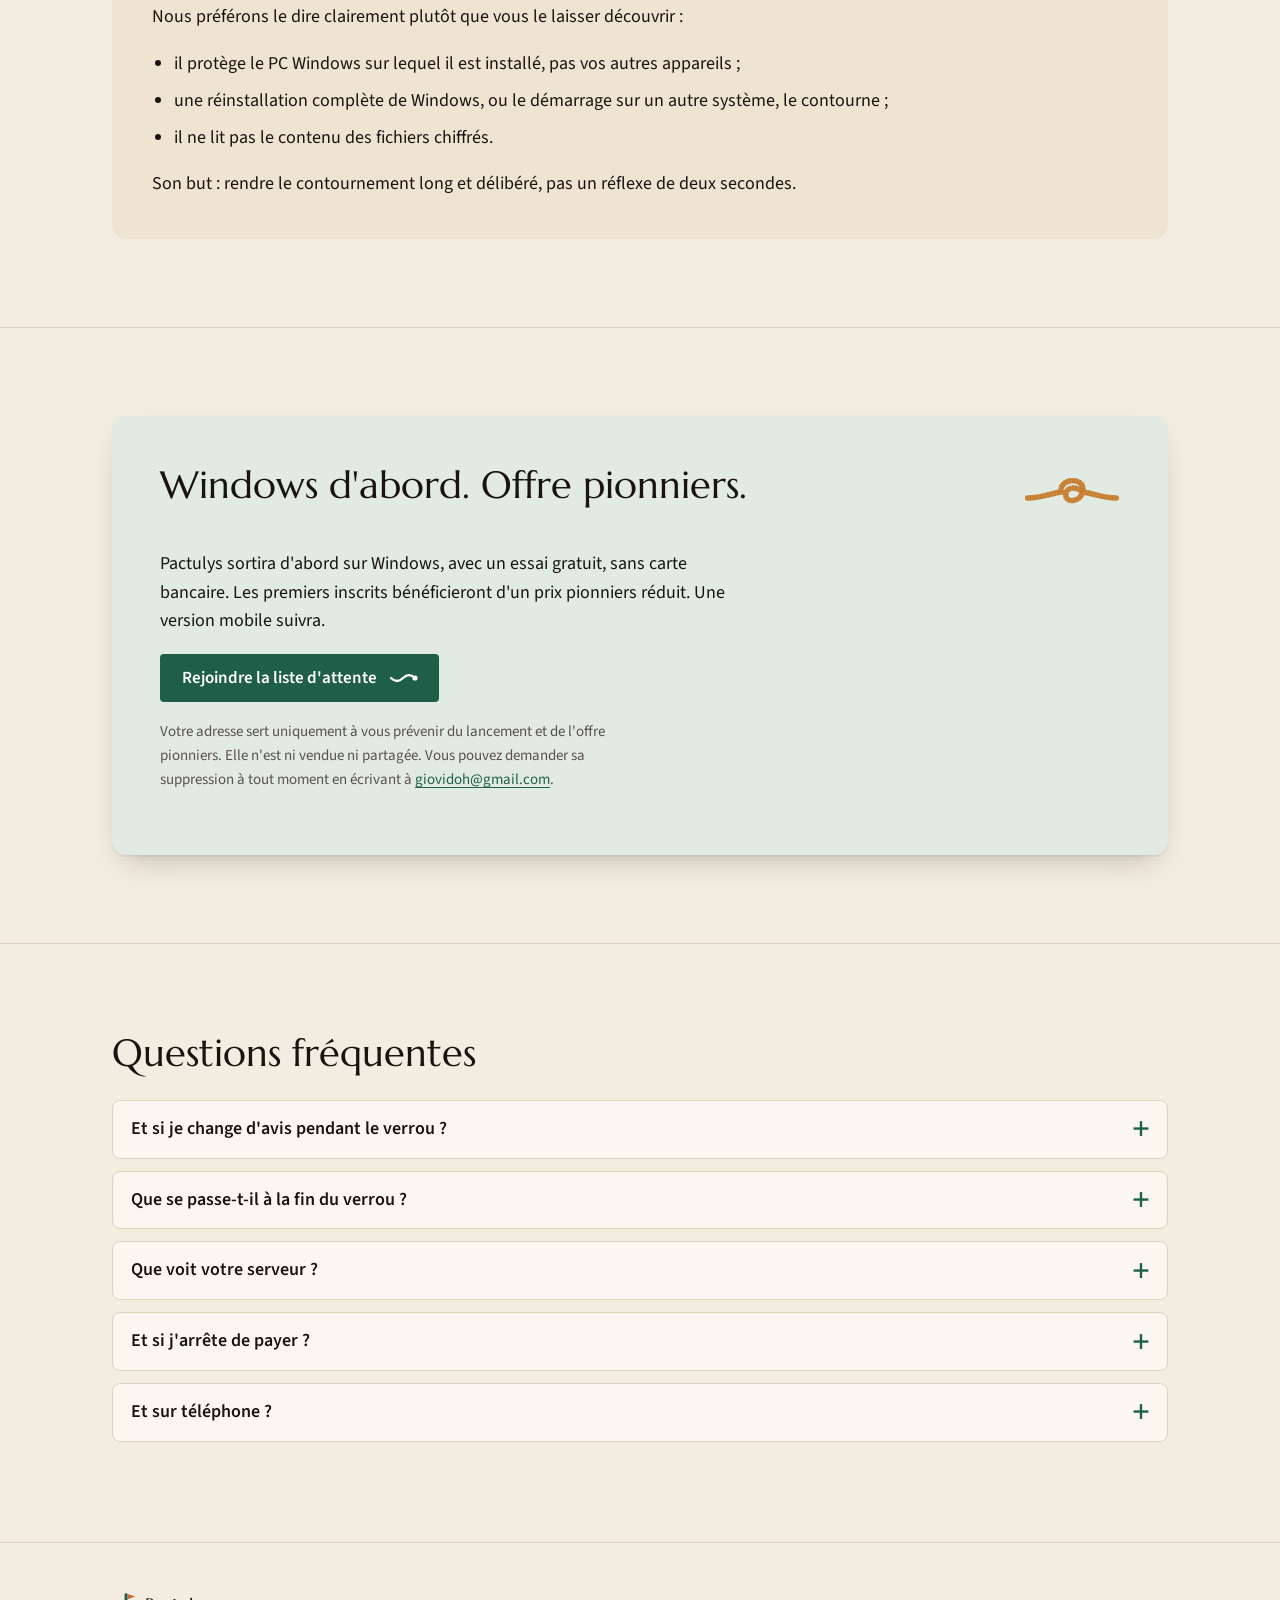
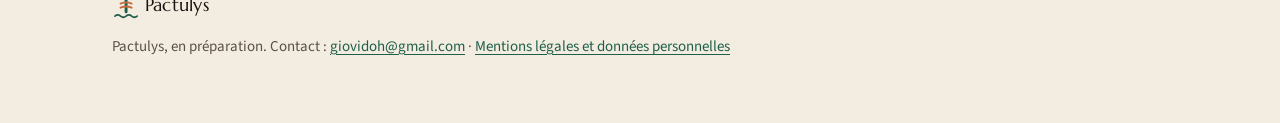
==== commit f3574342: "feat(site): mentions légales, floutage des images, essai sans durée fixée" ====
--- a/index.html
+++ b/index.html
@@ -304,7 +304,7 @@
             <div class="step-head"><span class="step-num">1</span><span class="step-label">Installer</span></div>
             <h3>Sur votre PC Windows</h3>
             <p>Le blocage s'active dès l'installation : sites pornographiques, recherche filtrée, navigation privée
-              fermée.</p>
+              fermée. Sur les sites ordinaires, les images explicites sont floutées, analysées sur votre PC.</p>
           </li>
           <li class="step">
             <div class="step-head"><span class="step-num">2</span><span class="step-label">S'engager</span></div>
@@ -368,7 +368,7 @@
             <h2>Windows d'abord. Offre pionniers.</h2>
             <svg class="knot" viewBox="0 0 160 80" width="96" height="48" aria-hidden="true" focusable="false"><g class="k-left"><path class="" d="M6 50 C30 50 46 42 62 40" fill="none" stroke-width="9" stroke-linecap="round" stroke-linejoin="round" style="stroke:var(--il-rope,#d08a3c)"/><path class="" d="M6 50 C30 50 46 42 62 40" fill="none" stroke-width="9" stroke-dasharray="0.9 3.33" opacity=".55" style="stroke:var(--il-ropet,#8a5420)"/></g><g class="k-right"><path class="" d="M98 40 C114 42 130 50 154 50" fill="none" stroke-width="9" stroke-linecap="round" stroke-linejoin="round" style="stroke:var(--il-rope,#d08a3c)"/><path class="" d="M98 40 C114 42 130 50 154 50" fill="none" stroke-width="9" stroke-dasharray="0.9 3.33" opacity=".55" style="stroke:var(--il-ropet,#8a5420)"/></g><g class="k-loop"><path class="" d="M62 40 C58 16 102 14 98 38 C96 58 66 60 70 42 C72 32 86 30 98 40" fill="none" stroke-width="9" stroke-linecap="round" stroke-linejoin="round" style="stroke:var(--il-rope,#d08a3c)"/><path class="" d="M62 40 C58 16 102 14 98 38 C96 58 66 60 70 42 C72 32 86 30 98 40" fill="none" stroke-width="9" stroke-dasharray="0.9 3.33" opacity=".55" style="stroke:var(--il-ropet,#8a5420)"/></g></svg>
           </div>
-          <p>Pactulys sortira d'abord sur Windows, avec un abonnement et 14 jours d'essai gratuit, sans carte bancaire.
+          <p>Pactulys sortira d'abord sur Windows, avec un essai gratuit, sans carte bancaire.
             Les premiers inscrits bénéficieront d'un prix pionniers réduit. Une version mobile suivra.</p>
           <p><a class="btn" href="https://tally.so/r/jadW1a" target="_blank" rel="noopener">Rejoindre la liste d'attente <svg class="cord" width="28" height="12" viewBox="0 0 28 12" aria-hidden="true" focusable="false"><g><path d="M2 6 Q8 12 14 6 T26 6" fill="none" stroke="currentColor" stroke-width="2.2" stroke-linecap="round"/></g><circle cx="26" cy="6" r="2.6" fill="currentColor"/></svg></a></p>
           <p class="small">Votre adresse sert uniquement à vous prévenir du lancement et de l'offre pionniers. Elle
@@ -412,7 +412,7 @@
 
   <footer>
     <div class="wrap small"><svg viewBox="0 0 214 48" height="28" width="125" role="img" aria-label="Pactulys"><g><rect x="21.5" y="4" width="5" height="34" rx="2" style="fill:var(--logo-ink,#1f5f4a)"/><path d="M26.5 5 L40 9.5 L26.5 14 Z" style="fill:var(--logo-rope,#c86b3c)"/><path d="M14.5 21.5 Q24 17.5 33.5 21.5 M14.5 28.5 Q24 24.5 33.5 28.5" fill="none" stroke-width="3.4" stroke-linecap="round" style="stroke:var(--logo-rope,#c86b3c)"/><path d="M5 43 q4.75 -4 9.5 0 t9.5 0 t9.5 0 t9.5 0" fill="none" stroke-width="3" stroke-linecap="round" style="stroke:var(--logo-ink,#1f5f4a)"/></g><text x="56" y="34" style="fill:var(--logo-text,#1a1411);font-family:Marcellus,serif;font-size:31px;letter-spacing:.5px">Pactulys</text></svg><span>Pactulys, en préparation. Contact : <a
-        href="mailto:giovidoh@gmail.com">giovidoh@gmail.com</a></span></div>
+        href="mailto:giovidoh@gmail.com">giovidoh@gmail.com</a> · <a href="mentions-legales.html">Mentions légales et données personnelles</a></span></div>
   </footer>
 
   <script>
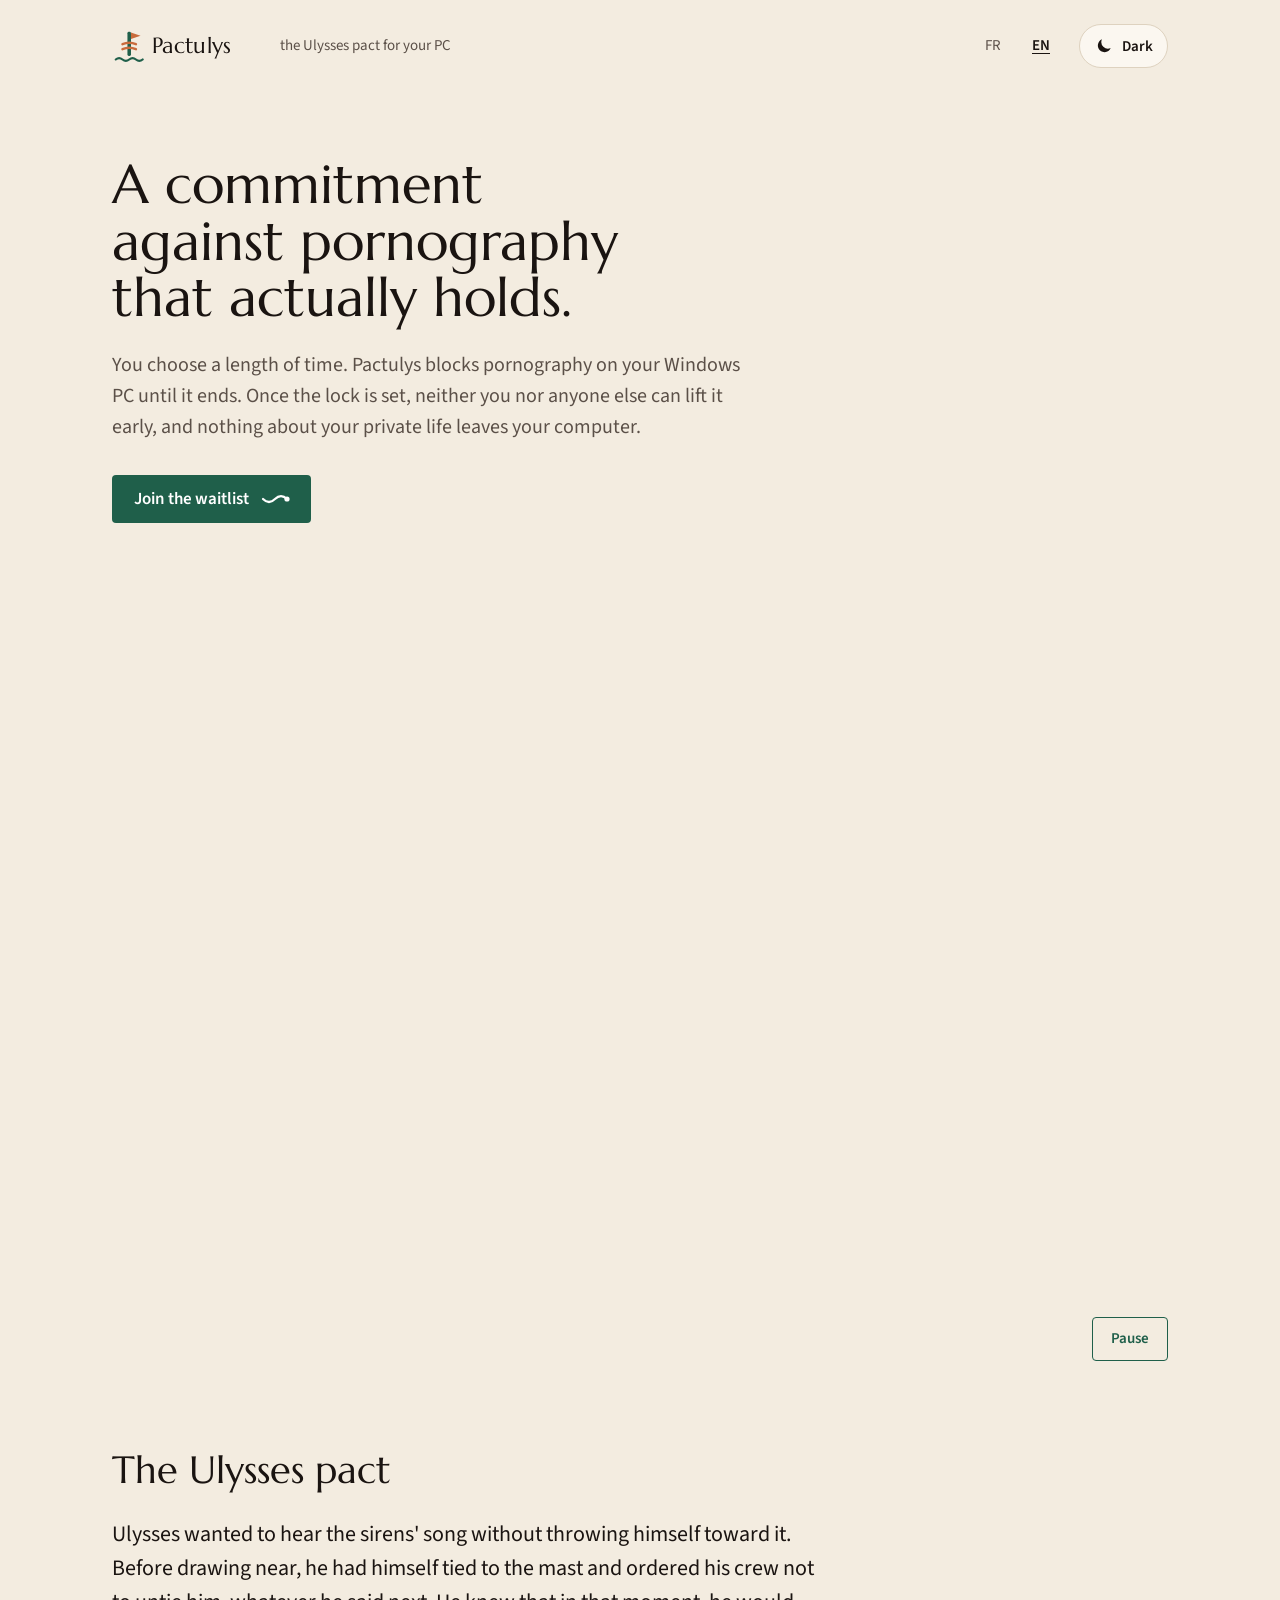
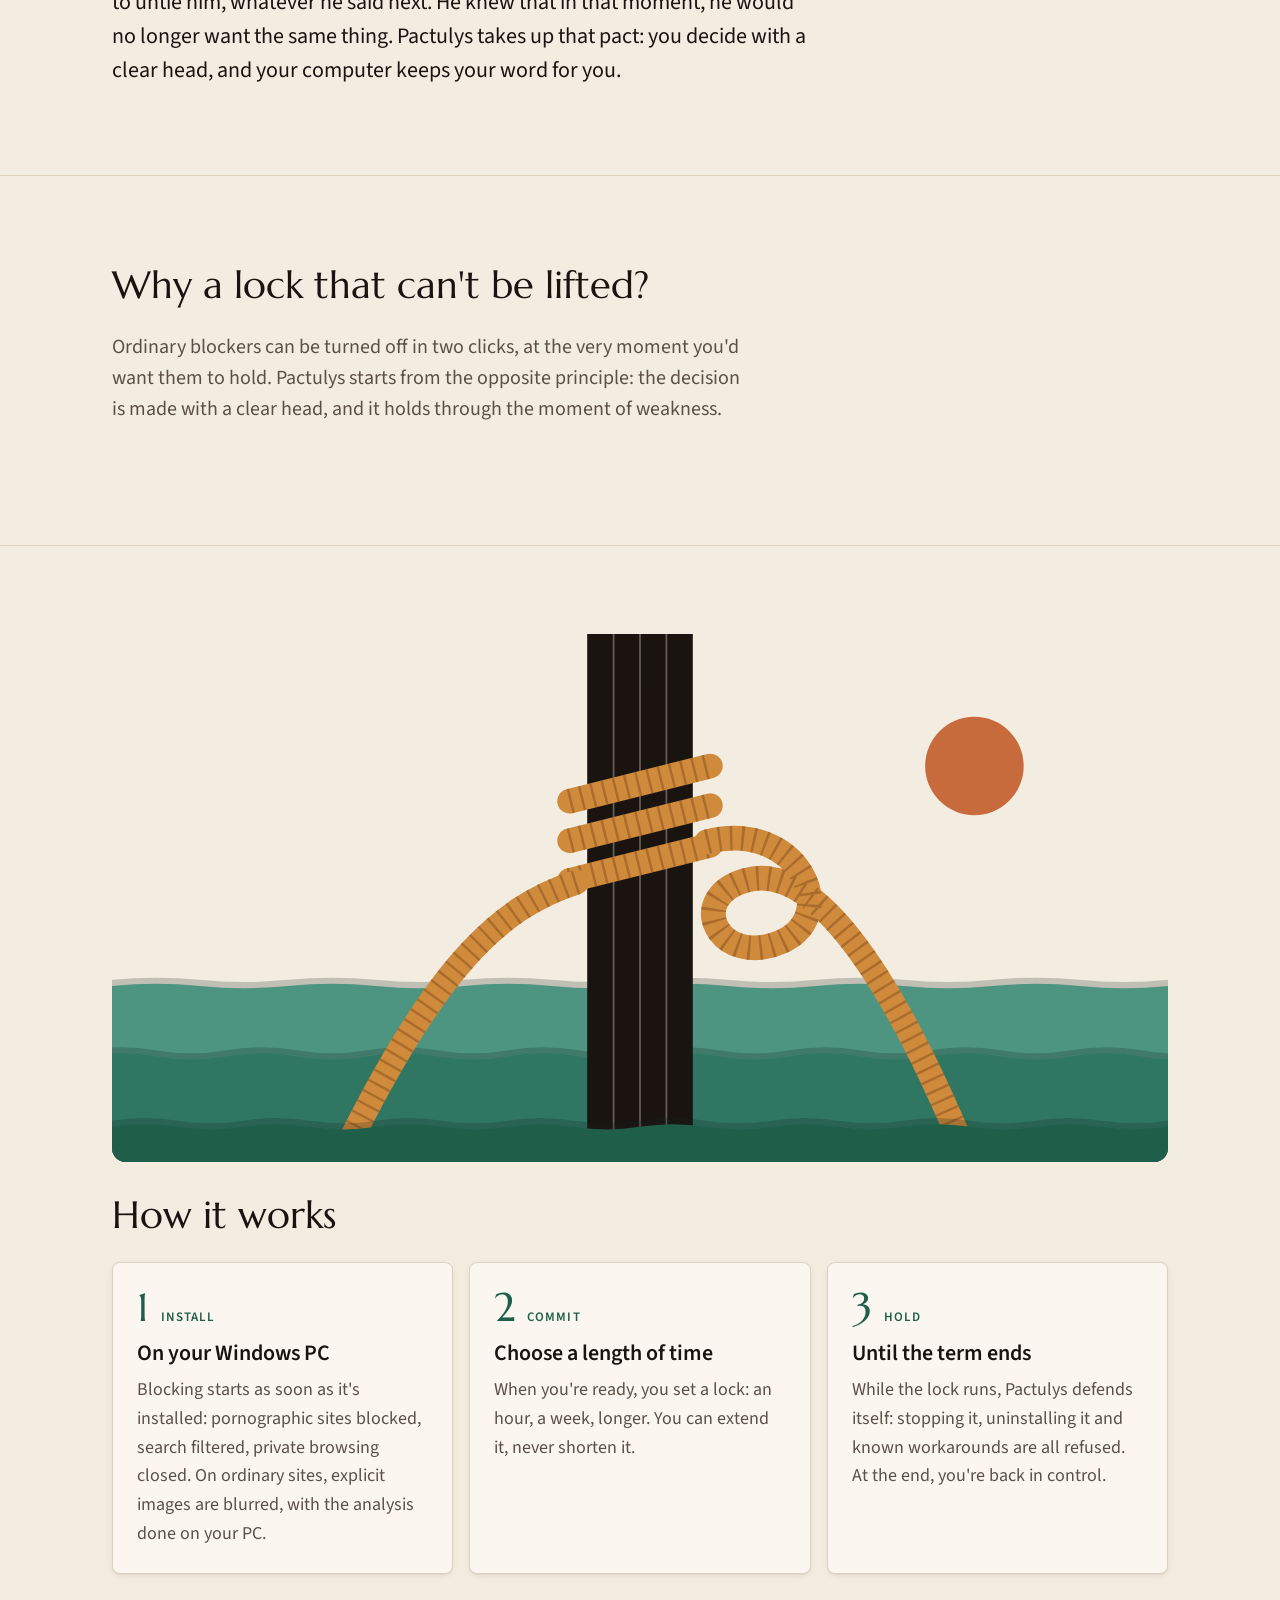
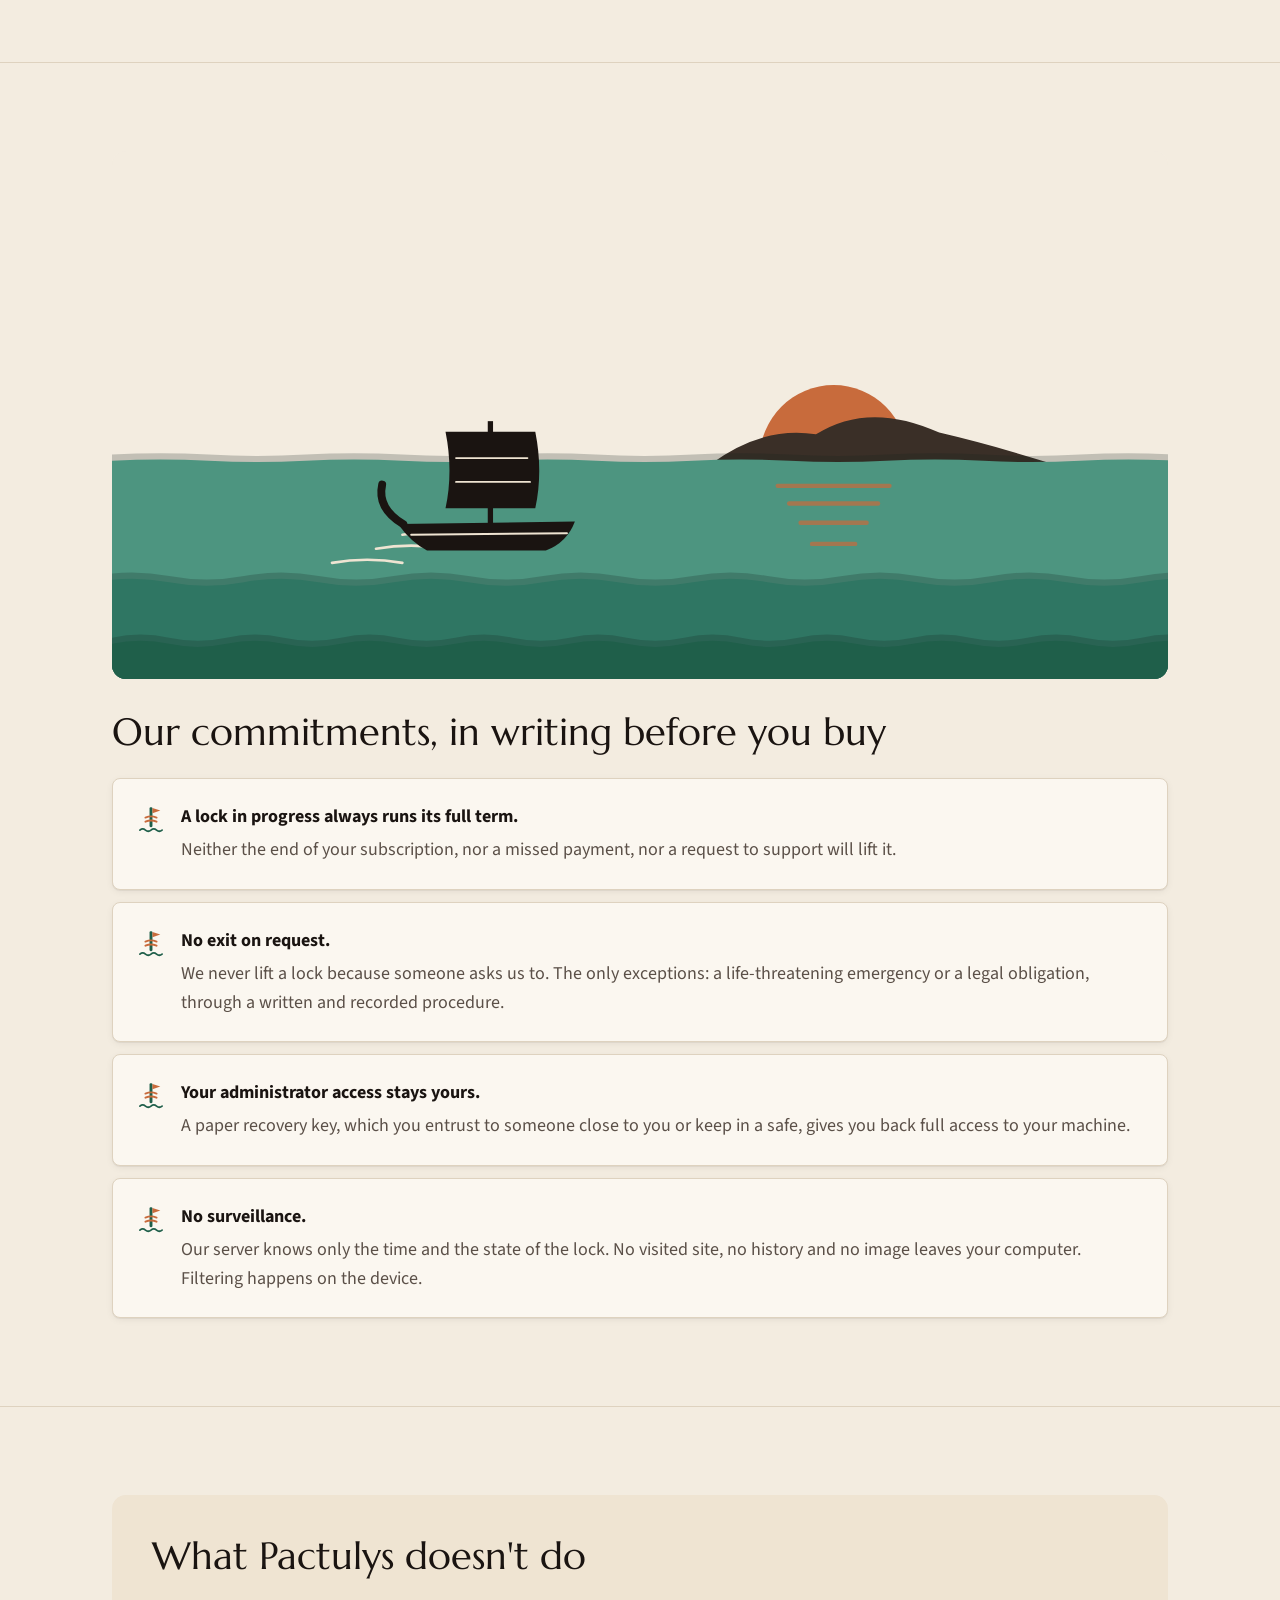
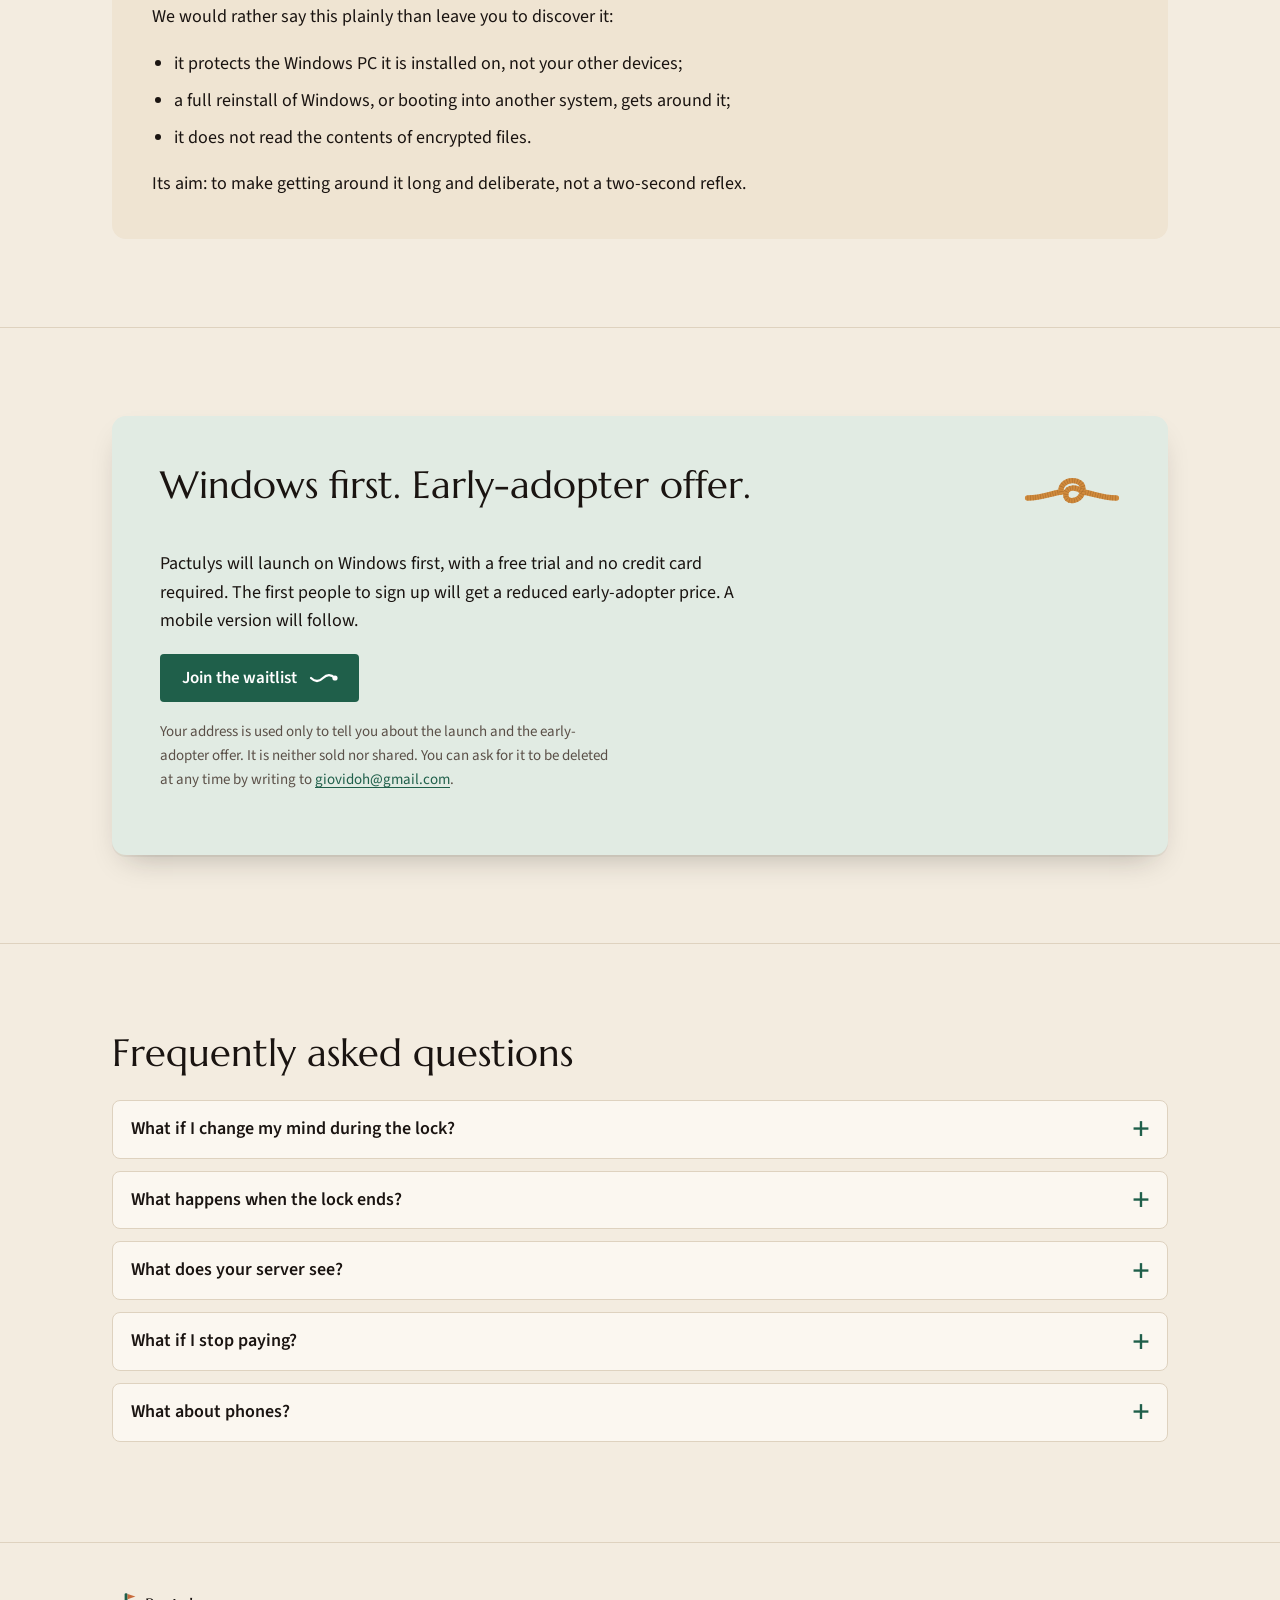
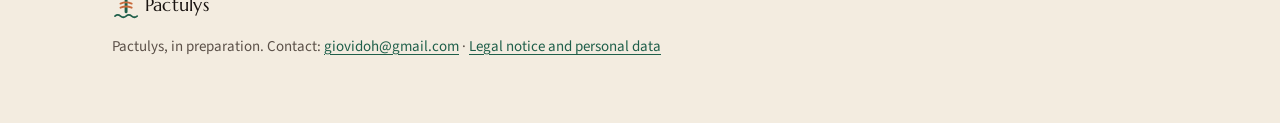
==== commit 3535ae71: "feat(site): version anglaise de toutes les pages et sélecteur de langue Ajoute /en/ avec sa page lég" ====
--- a/index.html
+++ b/index.html
@@ -10,242 +10,21 @@
   <meta name="theme-color" content="#f3ece0" media="(prefers-color-scheme: light)">
   <meta name="theme-color" content="#0f1a17" media="(prefers-color-scheme: dark)">
   <link rel="icon" href="data:image/svg+xml,%3Csvg%20xmlns%3D%22http%3A%2F%2Fwww.w3.org%2F2000%2Fsvg%22%20viewBox%3D%220%200%2048%2048%22%3E%3Crect%20x%3D%2221.5%22%20y%3D%224%22%20width%3D%225%22%20height%3D%2234%22%20rx%3D%222%22%20fill%3D%22%231f5f4a%22%2F%3E%3Cpath%20d%3D%22M26.5%205%20L40%209.5%20L26.5%2014%20Z%22%20fill%3D%22%23c86b3c%22%2F%3E%3Cpath%20d%3D%22M14.5%2021.5%20Q24%2017.5%2033.5%2021.5%20M14.5%2028.5%20Q24%2024.5%2033.5%2028.5%22%20fill%3D%22none%22%20stroke%3D%22%23c86b3c%22%20stroke-width%3D%224%22%20stroke-linecap%3D%22round%22%2F%3E%3Crect%20x%3D%227%22%20y%3D%2241%22%20width%3D%2234%22%20height%3D%224%22%20rx%3D%222%22%20fill%3D%22%231f5f4a%22%2F%3E%3C%2Fsvg%3E">
+  <link rel="alternate" hreflang="fr" href="https://pactulys.icg-reborns.com/">
+  <link rel="alternate" hreflang="en" href="https://pactulys.icg-reborns.com/en/">
+  <link rel="alternate" hreflang="x-default" href="https://pactulys.icg-reborns.com/">
   <link rel="preconnect" href="https://fonts.googleapis.com">
   <link rel="preconnect" href="https://fonts.gstatic.com" crossorigin>
   <link rel="stylesheet" href="https://fonts.googleapis.com/css2?family=Marcellus&family=Source+Sans+3:wght@400;600&display=swap">
-  <style>
-    :root {
-      --font-title: "Marcellus", Georgia, serif;
-      --font-text: "Source Sans 3", system-ui, -apple-system, "Segoe UI", sans-serif;
-      --fs-display: clamp(34px, 26px + 2.3vw, 54px);
-      --fs-h2: clamp(27px, 22px + 1.35vw, 38px);
-      --fs-h3: clamp(20px, 19.1px + .25vw, 22px);
-      --fs-lead: clamp(18px, 17.1px + .25vw, 20px);
-      --fs-body: clamp(17px, 16.5px + .12vw, 18px);
-      --fs-small: 15px;
-      --fs-label: 13px;
-      --s-1: 4px; --s-2: 8px; --s-3: 12px; --s-4: 16px; --s-5: 24px; --s-6: 32px; --s-7: 48px; --s-8: 64px; --s-9: 96px;
-      --container: 1120px; --gutter: clamp(20px, 4vw, 32px); --measure: 64ch;
-      --r-1: 4px; --r-2: 8px; --r-3: 14px; --r-pill: 999px;
-      --ease-swell: cubic-bezier(.45, 0, .55, 1);
-      --ease-tension: cubic-bezier(.22, .61, .36, 1);
-      --ease-settle: cubic-bezier(.16, 1, .3, 1);
-      --ease-pull: cubic-bezier(.65, 0, .35, 1);
-      --d-tension: 450ms; --d-reveal: 900ms; --d-knot: 1200ms; --d-swell: 7s;
-      --bg: #f3ece0; --surface: #fbf7f0; --surface-2: #efe4d2; --text: #1a1411; --muted: #5b5048; --line: #ded2bf;
-      --accent: #1f5f4a; --accent-hover: #174a3a; --accent-text: #ffffff; --accent-soft: #e1ebe3; --clay: #c86b3c; --focus: #1f5f4a;
-      --sh-1: 0 1px 0 rgba(26,20,17,.05), 0 2px 8px -2px rgba(26,20,17,.10);
-      --sh-2: 0 2px 0 rgba(26,20,17,.05), 0 14px 30px -14px rgba(26,20,17,.30);
-      --il-sky: var(--bg); --il-sun: #c86b3c; --il-rock: #3a2f27; --il-rock2: #241c17; --il-fig: #1a1411; --il-inc: #efe4d2; --il-song: #c86b3c;
-      --il-sea1: #4d9580; --il-sea2: #2f7663; --il-sea3: #1f5f4a; --il-rope: #d08a3c; --il-ropet: #8a5420; --il-shade: rgba(20,35,30,.22);
-      --logo-ink: #1f5f4a; --logo-rope: #c86b3c; --logo-text: #1a1411;
-      color-scheme: light dark;
-    }
-
-    @media (prefers-color-scheme: dark) {
-      :root:not([data-theme="light"]) {
-      --bg: #0f1a17; --surface: #16241f; --surface-2: #132520; --text: #f1e9dc; --muted: #b3ab9e; --line: #5d7169;
-      --accent: #7fc8a9; --accent-hover: #9ad6bc; --accent-text: #0f1d18; --accent-soft: #1b2e27; --clay: #d9935f; --focus: #7fc8a9;
-      --sh-1: 0 1px 0 rgba(0,0,0,.3), 0 2px 8px -2px rgba(0,0,0,.5);
-      --sh-2: 0 2px 0 rgba(0,0,0,.3), 0 14px 30px -14px rgba(0,0,0,.7);
-      --il-sun: #e7d3b0; --il-rock: #3e564d; --il-rock2: #2c4038; --il-fig: #d9935f; --il-inc: #0f1a17; --il-song: #d9935f;
-      --il-sea1: #2c6656; --il-sea2: #225546; --il-sea3: #1a4639; --il-rope: #14211d; --il-ropet: #e0a85a; --il-shade: rgba(0,0,0,.35);
-      --logo-ink: #7fc8a9; --logo-rope: #d9935f; --logo-text: #f1e9dc;
-      }
-    }
-
-    :root[data-theme="dark"] {
-      --bg: #0f1a17; --surface: #16241f; --surface-2: #132520; --text: #f1e9dc; --muted: #b3ab9e; --line: #5d7169;
-      --accent: #7fc8a9; --accent-hover: #9ad6bc; --accent-text: #0f1d18; --accent-soft: #1b2e27; --clay: #d9935f; --focus: #7fc8a9;
-      --sh-1: 0 1px 0 rgba(0,0,0,.3), 0 2px 8px -2px rgba(0,0,0,.5);
-      --sh-2: 0 2px 0 rgba(0,0,0,.3), 0 14px 30px -14px rgba(0,0,0,.7);
-      --il-sun: #e7d3b0; --il-rock: #3e564d; --il-rock2: #2c4038; --il-fig: #d9935f; --il-inc: #0f1a17; --il-song: #d9935f;
-      --il-sea1: #2c6656; --il-sea2: #225546; --il-sea3: #1a4639; --il-rope: #14211d; --il-ropet: #e0a85a; --il-shade: rgba(0,0,0,.35);
-      --logo-ink: #7fc8a9; --logo-rope: #d9935f; --logo-text: #f1e9dc;
-    }
-
-    * { box-sizing: border-box; }
-    html { -webkit-text-size-adjust: 100%; scroll-behavior: smooth; }
-    @media (prefers-reduced-motion: reduce) { html { scroll-behavior: auto; } }
-    body {
-      margin: 0; background: var(--bg); color: var(--text);
-      font-family: var(--font-text); font-size: var(--fs-body); line-height: 1.6;
-      -webkit-font-smoothing: antialiased; overflow-x: hidden;
-    }
-    a { color: var(--accent); text-underline-offset: .18em; }
-    a:hover { color: var(--accent-hover); }
-    :focus-visible { outline: 3px solid var(--focus); outline-offset: 3px; border-radius: 2px; }
-    svg { display: block; }
-    h1, h2 { font-family: var(--font-title); font-weight: 400; text-wrap: balance; }
-    h1 { font-size: var(--fs-display); line-height: 1.05; margin: 0 0 var(--s-5); max-width: 17ch; }
-    h2 { font-size: var(--fs-h2); line-height: 1.15; margin: 0 0 var(--s-5); }
-    h3 { font-size: var(--fs-h3); line-height: 1.3; font-weight: 600; margin: 0 0 var(--s-2); }
-    p { text-wrap: pretty; }
-
-    .skip { position: absolute; left: var(--s-4); top: -60px; background: var(--accent); color: var(--accent-text); padding: var(--s-2) var(--s-4); border-radius: var(--r-1); z-index: 10; }
-    .skip:focus { top: var(--s-4); }
-
-    .wrap { max-width: var(--container); margin: 0 auto; padding: 0 var(--gutter); }
-    header.wrap { display: flex; flex-wrap: wrap; align-items: center; gap: var(--s-2) var(--s-4); padding-top: var(--s-5); padding-bottom: var(--s-5); }
-    .tagline { color: var(--muted); font-size: var(--fs-small); }
-
-    .hero { padding-top: clamp(24px, 6vw, 64px); }
-    .lead { font-size: var(--fs-lead); line-height: 1.55; color: var(--muted); max-width: var(--measure); margin: 0 0 var(--s-6); }
-
-    .btn {
-      display: inline-flex; align-items: center; gap: var(--s-3); min-height: 48px; white-space: nowrap;
-      padding: 12px 22px; border-radius: var(--r-1); border: 0;
-      background: var(--accent); color: var(--accent-text);
-      font: 600 17px/1.2 var(--font-text); text-decoration: none; cursor: pointer;
-      transition: background-color var(--d-tension) var(--ease-tension);
-    }
-    .btn:hover { background: var(--accent-hover); color: var(--accent-text); }
-    .btn .cord { overflow: visible; }
-    .btn .cord g { transform-box: fill-box; transform-origin: 50% 50%; transition: transform var(--d-tension) var(--ease-tension); }
-    .btn:hover .cord g, .btn:focus-visible .cord g, .btn:active .cord g { transform: scaleY(.12); }
-
-    .art { overflow: hidden; }
-    .art svg { width: 100%; height: 100%; }
-    .hero-art { max-width: 1200px; margin: var(--s-6) auto 0; aspect-ratio: 16 / 10; }
-    .banner { aspect-ratio: 2 / 1; border-radius: var(--r-3); margin-bottom: var(--s-6); }
-    @media (max-width: 600px) {
-      .hero-art { aspect-ratio: 1 / 1; }
-      .banner { aspect-ratio: 4 / 3; }
-    }
-
-    main > section { padding: clamp(48px, 8vw, 88px) 0; }
-    main > section + section { border-top: 1px solid var(--line); }
-    .story .lead { font-size: clamp(19px, 17.5px + .4vw, 22px); color: var(--text); margin-bottom: 0; }
-
-    .steps { display: grid; gap: var(--s-4); grid-template-columns: repeat(auto-fit, minmax(min(100%, 260px), 1fr)); margin: 0; padding: 0; list-style: none; }
-    .step { background: var(--surface); border: 1px solid var(--line); border-radius: var(--r-2); padding: var(--s-5); box-shadow: var(--sh-1); }
-    .step-head { display: flex; align-items: baseline; gap: var(--s-3); margin-bottom: var(--s-3); color: var(--accent); }
-    .step-num { font-family: var(--font-title); font-size: 40px; line-height: 1; }
-    .step-label { font-size: var(--fs-label); font-weight: 600; letter-spacing: .08em; text-transform: uppercase; }
-    .step p { margin: 0; color: var(--muted); }
-
-    ul.promises { list-style: none; padding: 0; margin: 0; display: grid; gap: var(--s-3); }
-    ul.promises li { display: grid; grid-template-columns: auto minmax(0, 1fr); column-gap: var(--s-4); background: var(--surface); border: 1px solid var(--line); border-radius: var(--r-2); padding: var(--s-5); box-shadow: var(--sh-1); }
-    ul.promises li > svg { grid-row: span 2; margin-top: 2px; }
-    ul.promises li p { margin: var(--s-1) 0 0; color: var(--muted); }
-
-    .limits { background: var(--surface-2); border-radius: var(--r-3); padding: clamp(24px, 4vw, 40px); }
-    .limits ul { margin: var(--s-2) 0 var(--s-4); padding-left: 22px; }
-    .limits li { margin-bottom: var(--s-2); }
-    .limits p:last-child { margin-bottom: 0; }
-
-    .offer { background: var(--accent-soft); border-radius: var(--r-3); padding: clamp(28px, 5vw, 48px) clamp(20px, 5vw, 48px); box-shadow: var(--sh-2); }
-    .offer-head { display: flex; align-items: flex-start; justify-content: space-between; gap: var(--s-4); }
-    .offer-head svg { flex: 0 0 auto; margin-top: 4px; }
-    .offer > p { max-width: var(--measure); }
-    .small { font-size: var(--fs-small); color: var(--muted); }
-
-    .knot .k-loop, .knot .k-left, .knot .k-right { transform-box: fill-box; transform-origin: 50% 50%; transition: transform var(--d-knot) var(--ease-pull); }
-    .knot path { transition: stroke var(--d-knot) var(--ease-pull); }
-    .is-tight .knot { --il-rope: var(--accent); --il-ropet: var(--il-sea3); }
-    .is-tight .knot .k-loop { transform: scale(.78); }
-    .is-tight .knot .k-left { transform: translateX(-7px); }
-    .is-tight .knot .k-right { transform: translateX(7px); }
-
-    details { background: var(--surface); border: 1px solid var(--line); border-radius: var(--r-2); margin-bottom: var(--s-3); }
-    summary { cursor: pointer; font-weight: 600; list-style: none; display: flex; justify-content: space-between; align-items: center; gap: var(--s-4); padding: 14px 18px; min-height: 52px; border-radius: var(--r-2); }
-    summary::-webkit-details-marker { display: none; }
-    summary::after { content: "+"; font-family: var(--font-title); font-size: 26px; line-height: 1; color: var(--accent); transition: transform var(--d-tension) var(--ease-tension); }
-    details[open] summary::after { transform: rotate(45deg); }
-    details p { color: var(--muted); margin: 0; padding: 0 18px 16px; }
-
-    footer { border-top: 1px solid var(--line); padding: var(--s-7) 0 var(--s-8); }
-    footer .wrap { display: flex; flex-direction: column; gap: var(--s-4); }
-
-    @media (prefers-reduced-motion: no-preference) {
-      .swell { animation: swell var(--d-swell) var(--ease-swell) infinite alternate; transform-box: fill-box; transform-origin: 50% 85%; }
-      .knot-art .d1 { animation: drift200 26.7s linear infinite; }
-      .knot-art .d2 { animation: drift160 21.3s linear infinite; }
-      .knot-art .d3 { animation: drift150 20s linear infinite; }
-      .ithaca-art .d1 { animation: drift220 29.3s linear infinite; }
-      .ithaca-art .d2 { animation: drift170 22.7s linear infinite; }
-      .ithaca-art .d3 { animation: drift130 17.3s linear infinite; }
-      .js .reveal { opacity: 0; transform: translateY(16px); transition: opacity var(--d-reveal) var(--ease-settle), transform var(--d-reveal) var(--ease-settle); }
-      .js .reveal.is-in { opacity: 1; transform: none; }
-      @supports (animation-timeline: scroll()) {
-        .hero-art .px-48 { animation: px48 linear both; animation-timeline: scroll(root); animation-range: 0 100vh; }
-        .hero-art .px-28 { animation: px28 linear both; animation-timeline: scroll(root); animation-range: 0 100vh; }
-        .hero-art .px-16 { animation: px16 linear both; animation-timeline: scroll(root); animation-range: 0 100vh; }
-        .hero-art .px-8 { animation: px8 linear both; animation-timeline: scroll(root); animation-range: 0 100vh; }
-      }
-    }
-    @media (prefers-reduced-motion: reduce) {
-      .btn, .btn .cord g, .knot .k-loop, .knot .k-left, .knot .k-right, .knot path, summary::after { transition: none; }
-    }
-    @keyframes swell { from { transform: translateY(0) rotate(-.6deg); } to { transform: translateY(5px) rotate(.6deg); } }
-    @keyframes drift120 { to { transform: translateX(-120px); } }
-    @keyframes drift130 { to { transform: translateX(-130px); } }
-    @keyframes drift140 { to { transform: translateX(-140px); } }
-    @keyframes drift150 { to { transform: translateX(-150px); } }
-    @keyframes drift160 { to { transform: translateX(-160px); } }
-    @keyframes drift170 { to { transform: translateX(-170px); } }
-    @keyframes drift200 { to { transform: translateX(-200px); } }
-    @keyframes drift220 { to { transform: translateX(-220px); } }
-    @keyframes px48 { to { transform: translateY(48px); } }
-    @keyframes px28 { to { transform: translateY(28px); } }
-    @keyframes px16 { to { transform: translateY(16px); } }
-    @keyframes px8 { to { transform: translateY(8px); } }
-    .story-ctrl { display: flex; justify-content: flex-end; margin-top: var(--s-3); }
-    .btn-sec { display: inline-flex; align-items: center; min-height: 44px; padding: 10px 18px; border-radius: var(--r-1); border: 1.5px solid var(--accent); background: transparent; color: var(--accent); font: 600 15px/1.2 var(--font-text); cursor: pointer; }
-    .btn-sec:hover { background: var(--accent-soft); }
-    @media (prefers-reduced-motion: reduce) { .story-ctrl { display: none; } }
-    .tale { position: relative; max-width: 1200px; margin: var(--s-6) auto 0; }
-    .tale .hero-art { margin: 0; }
-    .story-caps { list-style: none; margin: 0; padding: 0; display: grid; position: absolute; top: clamp(16px, 3vw, 32px); left: var(--gutter); max-width: 36ch; }
-    .cap { grid-area: 1 / 1; display: flex; flex-direction: column; gap: 2px; font-size: var(--fs-small); line-height: 1.45; color: var(--text); }
-    .cap-n { font-family: var(--font-title); font-size: 19px; color: var(--accent); }
-    @media (max-width: 600px) { .story-caps { position: static; max-width: none; padding: var(--s-4) var(--gutter) 0; } }
-    @media (prefers-reduced-motion: no-preference) { .js .tale .cap { opacity: 0; } }
-    /* Séquence du héros, boucle de 20 s : I. le chant · II. le passage · III. Ithaque */
-    .story-art .seq{animation-duration:20s;animation-timing-function:cubic-bezier(.45,0,.55,1);animation-fill-mode:both;animation-iteration-count:infinite}
-    .story-art .s-curtain{animation-name:pa-curtain}
-    .story-art .cap{animation-duration:20s;animation-timing-function:cubic-bezier(.45,0,.55,1);animation-fill-mode:both;animation-iteration-count:infinite}.story-art .c1{animation-name:pa-cap1}.story-art .c2{animation-name:pa-cap2}.story-art .c3{animation-name:pa-cap3}
-    .story-art .s-sun{animation-name:pa-sun}.story-art .s-far{animation-name:pa-far}.story-art .s-camback{animation-name:pa-camback}.story-art .s-cam{animation-name:pa-cam}
-    .story-art .s-ship{animation-name:pa-ship}.story-art .s-uly{animation-name:pa-uly}.story-art .s-king{animation-name:pa-king}.story-art .s-song{animation-name:pa-song}
-    .story-art .s-head{animation-name:pa-head;transform-origin:640px 314px}.story-art .s-lean{animation-name:pa-lean;transform-origin:640px 500px}
-    .story-art .s-rope{animation-name:pa-rope}.story-art .r2{animation-delay:.12s}.story-art .r3{animation-delay:.24s}.story-art .r4{animation-delay:.36s}
-    .story-art .s-furl{animation-name:pa-furl}.story-art .s-sail{animation-name:pa-sail;transform-origin:640px 198px}
-    .story-art .s-wing{animation-name:pa-wing;transform-origin:-2px -20px}.story-art .s-wing2{animation-delay:.5s}
-    .story-art .arc{animation:pa-arc 2.4s cubic-bezier(.16,1,.3,1) infinite both;transform-origin:250px 300px}.story-art .a1{animation-delay:.6s}.story-art .a2{animation-delay:1.05s}.story-art .a3{animation-delay:1.5s}.story-art .a4{animation-delay:1.95s}
-    .story-art .oar{animation:pa-oar 2.4s cubic-bezier(.45,0,.55,1) infinite both;transform-box:fill-box;transform-origin:100% 0}
-    .story-art .swell{animation:pa-swell 7s cubic-bezier(.45,0,.55,1) infinite alternate;transform-box:fill-box;transform-origin:50% 85%}
-    .story-art .d1{animation:pa-drift-140 18.7s linear infinite}.story-art .d2{animation:pa-drift-160 21.3s linear infinite}.story-art .d3{animation:pa-drift-120 16s linear infinite}
-    .story-art.is-paused *{animation-play-state:paused!important}
-    @media (prefers-reduced-motion: reduce){.story-art *{animation:none!important}.story-art .c2,.story-art .c3{display:none}}
-    @keyframes pa-curtain{0%{opacity:1}3%,96%{opacity:0}100%{opacity:1}}
-    @keyframes pa-cap1{0%,2%{opacity:0;transform:translateY(6px)}6%,27%{opacity:1;transform:none}30%,100%{opacity:0;transform:none}}
-    @keyframes pa-cap2{0%,31%{opacity:0;transform:translateY(6px)}35%,58%{opacity:1;transform:none}61%,100%{opacity:0;transform:none}}
-    @keyframes pa-cap3{0%,64%{opacity:0;transform:translateY(6px)}68%,93%{opacity:1;transform:none}96%,100%{opacity:0;transform:none}}
-    @keyframes pa-cam{0%,30%{transform:translateX(0)}80%,100%{transform:translateX(-2300px)}}
-    @keyframes pa-camback{0%,30%{transform:translateX(0)}80%,100%{transform:translateX(-1610px)}}
-    @keyframes pa-far{0%,30%{transform:translateX(0)}80%,100%{transform:translateX(-690px)}}
-    @keyframes pa-sun{0%,30%{transform:none}84%,100%{transform:translate(100px,90px)}}
-    @keyframes pa-ship{0%{transform:translateX(0)}30%,62%{transform:translateX(40px)}80%,100%{transform:translateX(-330px)}}
-    @keyframes pa-head{0%,8%{transform:rotate(0)}18%,28%{transform:rotate(-9deg)}37%{transform:rotate(3deg)}43%,100%{transform:rotate(0)}}
-    @keyframes pa-lean{0%,9%{transform:rotate(0)}19%,28%{transform:rotate(-2.5deg)}38%,100%{transform:rotate(0)}}
-    @keyframes pa-wing{0%{transform:rotate(0)}6%{transform:rotate(-12deg)}12%{transform:rotate(0)}18%{transform:rotate(-12deg)}26%,100%{transform:rotate(0)}}
-    @keyframes pa-arc{0%{opacity:0;transform:scale(.6)}30%{opacity:1}100%{opacity:0;transform:scale(1.15)}}
-    @keyframes pa-song{0%,31%{opacity:1}40%,100%{opacity:0}}
-    @keyframes pa-rope{0%,52%{opacity:1;transform:translateY(0)}58%,100%{opacity:0;transform:translateY(24px)}}
-    @keyframes pa-furl{0%,58%{opacity:1}62%,100%{opacity:0}}
-    @keyframes pa-sail{0%,58%{opacity:0;transform:scaleY(0)}59%{opacity:1}68%,100%{opacity:1;transform:scaleY(1)}}
-    @keyframes pa-uly{0%,76%{opacity:1}80%,100%{opacity:0}}
-    @keyframes pa-king{0%,78%{opacity:0;transform:translateY(8px)}86%,100%{opacity:1;transform:none}}
-    @keyframes pa-oar{0%,100%{transform:rotate(-7deg)}50%{transform:rotate(7deg)}}
-    @keyframes pa-swell{from{transform:translateY(0) rotate(-.6deg)}to{transform:translateY(5px) rotate(.6deg)}}
-    @keyframes pa-drift-120{to{transform:translateX(-120px)}}@keyframes pa-drift-140{to{transform:translateX(-140px)}}@keyframes pa-drift-160{to{transform:translateX(-160px)}}
-    .theme-btn { margin-left: auto; display: inline-flex; align-items: center; gap: var(--s-2); min-height: 44px; padding: 8px 14px; border-radius: var(--r-pill); border: 1px solid var(--line); background: var(--surface); color: var(--text); font: 600 15px/1 var(--font-text); cursor: pointer; transition: background-color var(--d-tension) var(--ease-tension); }
-    .theme-btn:hover { background: var(--accent-soft); }
-    .theme-btn .i-sun { display: none; }
-    .is-dark .theme-btn .i-sun { display: block; }
-    .is-dark .theme-btn .i-moon { display: none; }
-    @media (max-width: 420px) { .theme-label { display: none; } .theme-btn { padding: 8px 12px; } }
-  </style>
+  <link rel="stylesheet" href="assets/site.css">
+  <script>
+    /* Première visite : un navigateur non francophone va vers /en/. Le choix mémorisé prime ; les robots restent ici. */
+    try {
+      var l = localStorage.getItem("pactulys-lang"), n = navigator.language || "";
+      var bot = /bot|crawl|spider|slurp|preview/i.test(navigator.userAgent);
+      if (!bot && (l === "en" || (!l && n && !/^fr/i.test(n)))) location.replace("en/" + location.search + location.hash);
+    } catch (e) {}
+  </script>
   <script>document.documentElement.className += " js";
     try { var t = localStorage.getItem("pactulys-theme"); if (t === "light" || t === "dark") document.documentElement.setAttribute("data-theme", t); } catch (e) {}</script>
 </head>
@@ -253,6 +32,7 @@
 <body>
   <a class="skip" href="#contenu">Aller au contenu</a>
   <header class="wrap"><svg viewBox="0 0 214 48" height="34" width="152" role="img" aria-label="Pactulys"><g><rect x="21.5" y="4" width="5" height="34" rx="2" style="fill:var(--logo-ink,#1f5f4a)"/><path d="M26.5 5 L40 9.5 L26.5 14 Z" style="fill:var(--logo-rope,#c86b3c)"/><path d="M14.5 21.5 Q24 17.5 33.5 21.5 M14.5 28.5 Q24 24.5 33.5 28.5" fill="none" stroke-width="3.4" stroke-linecap="round" style="stroke:var(--logo-rope,#c86b3c)"/><path d="M5 43 q4.75 -4 9.5 0 t9.5 0 t9.5 0 t9.5 0" fill="none" stroke-width="3" stroke-linecap="round" style="stroke:var(--logo-ink,#1f5f4a)"/></g><text x="56" y="34" style="fill:var(--logo-text,#1a1411);font-family:Marcellus,serif;font-size:31px;letter-spacing:.5px">Pactulys</text></svg> <span class="tagline">le pacte d'Ulysse pour votre PC</span>
+  <nav class="lang-switch" aria-label="Langue"><a href="./" lang="fr" hreflang="fr" data-lang="fr" aria-current="true">FR</a><a href="en/" lang="en" hreflang="en" data-lang="en">EN</a></nav>
   <button type="button" class="theme-btn" id="theme-btn" aria-label="Passer au thème sombre"><svg class="i-moon" width="20" height="20" viewBox="0 0 24 24" aria-hidden="true" focusable="false"><path d="M20 14.5A8 8 0 0 1 9.5 4a8 8 0 1 0 10.5 10.5z" fill="currentColor"/></svg><svg class="i-sun" width="20" height="20" viewBox="0 0 24 24" aria-hidden="true" focusable="false"><circle cx="12" cy="12" r="4.5" fill="currentColor"/><path d="M12 2.5v2.5M12 19v2.5M2.5 12H5M19 12h2.5M5.3 5.3l1.8 1.8M16.9 16.9l1.8 1.8M5.3 18.7l1.8-1.8M16.9 7.1l1.8-1.8" stroke="currentColor" stroke-width="2" stroke-linecap="round"/></svg><span class="theme-label">Sombre</span></button>
   </header>
 
@@ -415,53 +195,7 @@
         href="mailto:giovidoh@gmail.com">giovidoh@gmail.com</a> · <a href="mentions-legales.html">Mentions légales et données personnelles</a></span></div>
   </footer>
 
-  <script>
-    (function () {
-      var els = document.querySelectorAll(".reveal");
-      if (!("IntersectionObserver" in window)) { els.forEach(function (e) { e.classList.add("is-in"); }); return; }
-      var io = new IntersectionObserver(function (entries) {
-        entries.forEach(function (en) { if (en.isIntersecting) { en.target.classList.add("is-in"); io.unobserve(en.target); } });
-      }, { rootMargin: "0px 0px -10% 0px" });
-      els.forEach(function (e) { io.observe(e); });
-    })();
-    (function () {
-      var art = document.getElementById("hero-art"), btn = document.getElementById("story-btn");
-      if (!art || !btn) return;
-      var userPaused = false, inView = false;
-      var sync = function () {
-        art.classList.toggle("is-paused", userPaused || !inView);
-        btn.textContent = userPaused ? "Lecture" : "Mettre en pause";
-        btn.setAttribute("aria-pressed", String(userPaused));
-      };
-      sync();
-      if ("IntersectionObserver" in window) {
-        new IntersectionObserver(function (en) { inView = en[0].isIntersecting; sync(); }, { threshold: 0.35 }).observe(art);
-      } else { inView = true; sync(); }
-      btn.addEventListener("click", function () { userPaused = !userPaused; sync(); });
-    })();
-    (function () {
-      var root = document.documentElement, btn = document.getElementById("theme-btn");
-      if (!btn) return;
-      var mq = window.matchMedia("(prefers-color-scheme: dark)");
-      var cur = function () { return root.getAttribute("data-theme") || (mq.matches ? "dark" : "light"); };
-      var metas = document.querySelectorAll('meta[name="theme-color"]');
-      var sync = function () {
-        var d = cur() === "dark";
-        root.classList.toggle("is-dark", d);
-        btn.querySelector(".theme-label").textContent = d ? "Clair" : "Sombre";
-        btn.setAttribute("aria-label", d ? "Passer au thème clair" : "Passer au thème sombre");
-        metas.forEach(function (m) { m.setAttribute("content", d ? "#0f1a17" : "#f3ece0"); });
-      };
-      btn.addEventListener("click", function () {
-        var next = cur() === "dark" ? "light" : "dark";
-        root.setAttribute("data-theme", next);
-        try { localStorage.setItem("pactulys-theme", next); } catch (e) {}
-        sync();
-      });
-      if (mq.addEventListener) mq.addEventListener("change", sync);
-      sync();
-    })();
-  </script>
+  <script src="assets/site.js"></script>
 </body>
 
 </html>
--- a/assets/site.css
+++ b/assets/site.css
@@ -0,0 +1,239 @@
+:root {
+  --font-title: "Marcellus", Georgia, serif;
+  --font-text: "Source Sans 3", system-ui, -apple-system, "Segoe UI", sans-serif;
+  --fs-display: clamp(34px, 26px + 2.3vw, 54px);
+  --fs-h2: clamp(27px, 22px + 1.35vw, 38px);
+  --fs-h3: clamp(20px, 19.1px + .25vw, 22px);
+  --fs-lead: clamp(18px, 17.1px + .25vw, 20px);
+  --fs-body: clamp(17px, 16.5px + .12vw, 18px);
+  --fs-small: 15px;
+  --fs-label: 13px;
+  --s-1: 4px; --s-2: 8px; --s-3: 12px; --s-4: 16px; --s-5: 24px; --s-6: 32px; --s-7: 48px; --s-8: 64px; --s-9: 96px;
+  --container: 1120px; --gutter: clamp(20px, 4vw, 32px); --measure: 64ch;
+  --r-1: 4px; --r-2: 8px; --r-3: 14px; --r-pill: 999px;
+  --ease-swell: cubic-bezier(.45, 0, .55, 1);
+  --ease-tension: cubic-bezier(.22, .61, .36, 1);
+  --ease-settle: cubic-bezier(.16, 1, .3, 1);
+  --ease-pull: cubic-bezier(.65, 0, .35, 1);
+  --d-tension: 450ms; --d-reveal: 900ms; --d-knot: 1200ms; --d-swell: 7s;
+  --bg: #f3ece0; --surface: #fbf7f0; --surface-2: #efe4d2; --text: #1a1411; --muted: #5b5048; --line: #ded2bf;
+  --accent: #1f5f4a; --accent-hover: #174a3a; --accent-text: #ffffff; --accent-soft: #e1ebe3; --clay: #c86b3c; --focus: #1f5f4a;
+  --sh-1: 0 1px 0 rgba(26,20,17,.05), 0 2px 8px -2px rgba(26,20,17,.10);
+  --sh-2: 0 2px 0 rgba(26,20,17,.05), 0 14px 30px -14px rgba(26,20,17,.30);
+  --il-sky: var(--bg); --il-sun: #c86b3c; --il-rock: #3a2f27; --il-rock2: #241c17; --il-fig: #1a1411; --il-inc: #efe4d2; --il-song: #c86b3c;
+  --il-sea1: #4d9580; --il-sea2: #2f7663; --il-sea3: #1f5f4a; --il-rope: #d08a3c; --il-ropet: #8a5420; --il-shade: rgba(20,35,30,.22);
+  --logo-ink: #1f5f4a; --logo-rope: #c86b3c; --logo-text: #1a1411;
+  color-scheme: light dark;
+}
+
+@media (prefers-color-scheme: dark) {
+  :root:not([data-theme="light"]) {
+  --bg: #0f1a17; --surface: #16241f; --surface-2: #132520; --text: #f1e9dc; --muted: #b3ab9e; --line: #5d7169;
+  --accent: #7fc8a9; --accent-hover: #9ad6bc; --accent-text: #0f1d18; --accent-soft: #1b2e27; --clay: #d9935f; --focus: #7fc8a9;
+  --sh-1: 0 1px 0 rgba(0,0,0,.3), 0 2px 8px -2px rgba(0,0,0,.5);
+  --sh-2: 0 2px 0 rgba(0,0,0,.3), 0 14px 30px -14px rgba(0,0,0,.7);
+  --il-sun: #e7d3b0; --il-rock: #3e564d; --il-rock2: #2c4038; --il-fig: #d9935f; --il-inc: #0f1a17; --il-song: #d9935f;
+  --il-sea1: #2c6656; --il-sea2: #225546; --il-sea3: #1a4639; --il-rope: #14211d; --il-ropet: #e0a85a; --il-shade: rgba(0,0,0,.35);
+  --logo-ink: #7fc8a9; --logo-rope: #d9935f; --logo-text: #f1e9dc;
+  }
+}
+
+:root[data-theme="dark"] {
+  --bg: #0f1a17; --surface: #16241f; --surface-2: #132520; --text: #f1e9dc; --muted: #b3ab9e; --line: #5d7169;
+  --accent: #7fc8a9; --accent-hover: #9ad6bc; --accent-text: #0f1d18; --accent-soft: #1b2e27; --clay: #d9935f; --focus: #7fc8a9;
+  --sh-1: 0 1px 0 rgba(0,0,0,.3), 0 2px 8px -2px rgba(0,0,0,.5);
+  --sh-2: 0 2px 0 rgba(0,0,0,.3), 0 14px 30px -14px rgba(0,0,0,.7);
+  --il-sun: #e7d3b0; --il-rock: #3e564d; --il-rock2: #2c4038; --il-fig: #d9935f; --il-inc: #0f1a17; --il-song: #d9935f;
+  --il-sea1: #2c6656; --il-sea2: #225546; --il-sea3: #1a4639; --il-rope: #14211d; --il-ropet: #e0a85a; --il-shade: rgba(0,0,0,.35);
+  --logo-ink: #7fc8a9; --logo-rope: #d9935f; --logo-text: #f1e9dc;
+}
+
+* { box-sizing: border-box; }
+html { -webkit-text-size-adjust: 100%; scroll-behavior: smooth; }
+@media (prefers-reduced-motion: reduce) { html { scroll-behavior: auto; } }
+body {
+  margin: 0; background: var(--bg); color: var(--text);
+  font-family: var(--font-text); font-size: var(--fs-body); line-height: 1.6;
+  -webkit-font-smoothing: antialiased; overflow-x: hidden;
+}
+a { color: var(--accent); text-underline-offset: .18em; }
+a:hover { color: var(--accent-hover); }
+:focus-visible { outline: 3px solid var(--focus); outline-offset: 3px; border-radius: 2px; }
+svg { display: block; }
+h1, h2 { font-family: var(--font-title); font-weight: 400; text-wrap: balance; }
+h1 { font-size: var(--fs-display); line-height: 1.05; margin: 0 0 var(--s-5); max-width: 17ch; }
+h2 { font-size: var(--fs-h2); line-height: 1.15; margin: 0 0 var(--s-5); }
+h3 { font-size: var(--fs-h3); line-height: 1.3; font-weight: 600; margin: 0 0 var(--s-2); }
+p { text-wrap: pretty; }
+
+.skip { position: absolute; left: var(--s-4); top: -60px; background: var(--accent); color: var(--accent-text); padding: var(--s-2) var(--s-4); border-radius: var(--r-1); z-index: 10; }
+.skip:focus { top: var(--s-4); }
+
+.wrap { max-width: var(--container); margin: 0 auto; padding: 0 var(--gutter); }
+header.wrap { display: flex; flex-wrap: wrap; align-items: center; gap: var(--s-2) var(--s-4); padding-top: var(--s-5); padding-bottom: var(--s-5); }
+.tagline { color: var(--muted); font-size: var(--fs-small); }
+
+.hero { padding-top: clamp(24px, 6vw, 64px); }
+.lead { font-size: var(--fs-lead); line-height: 1.55; color: var(--muted); max-width: var(--measure); margin: 0 0 var(--s-6); }
+
+.btn {
+  display: inline-flex; align-items: center; gap: var(--s-3); min-height: 48px; white-space: nowrap;
+  padding: 12px 22px; border-radius: var(--r-1); border: 0;
+  background: var(--accent); color: var(--accent-text);
+  font: 600 17px/1.2 var(--font-text); text-decoration: none; cursor: pointer;
+  transition: background-color var(--d-tension) var(--ease-tension);
+}
+.btn:hover { background: var(--accent-hover); color: var(--accent-text); }
+.btn .cord { overflow: visible; }
+.btn .cord g { transform-box: fill-box; transform-origin: 50% 50%; transition: transform var(--d-tension) var(--ease-tension); }
+.btn:hover .cord g, .btn:focus-visible .cord g, .btn:active .cord g { transform: scaleY(.12); }
+
+.art { overflow: hidden; }
+.art svg { width: 100%; height: 100%; }
+.hero-art { max-width: 1200px; margin: var(--s-6) auto 0; aspect-ratio: 16 / 10; }
+.banner { aspect-ratio: 2 / 1; border-radius: var(--r-3); margin-bottom: var(--s-6); }
+@media (max-width: 600px) {
+  .hero-art { aspect-ratio: 1 / 1; }
+  .banner { aspect-ratio: 4 / 3; }
+}
+
+main > section { padding: clamp(48px, 8vw, 88px) 0; }
+main > section + section { border-top: 1px solid var(--line); }
+.story .lead { font-size: clamp(19px, 17.5px + .4vw, 22px); color: var(--text); margin-bottom: 0; }
+
+.steps { display: grid; gap: var(--s-4); grid-template-columns: repeat(auto-fit, minmax(min(100%, 260px), 1fr)); margin: 0; padding: 0; list-style: none; }
+.step { background: var(--surface); border: 1px solid var(--line); border-radius: var(--r-2); padding: var(--s-5); box-shadow: var(--sh-1); }
+.step-head { display: flex; align-items: baseline; gap: var(--s-3); margin-bottom: var(--s-3); color: var(--accent); }
+.step-num { font-family: var(--font-title); font-size: 40px; line-height: 1; }
+.step-label { font-size: var(--fs-label); font-weight: 600; letter-spacing: .08em; text-transform: uppercase; }
+.step p { margin: 0; color: var(--muted); }
+
+ul.promises { list-style: none; padding: 0; margin: 0; display: grid; gap: var(--s-3); }
+ul.promises li { display: grid; grid-template-columns: auto minmax(0, 1fr); column-gap: var(--s-4); background: var(--surface); border: 1px solid var(--line); border-radius: var(--r-2); padding: var(--s-5); box-shadow: var(--sh-1); }
+ul.promises li > svg { grid-row: span 2; margin-top: 2px; }
+ul.promises li p { margin: var(--s-1) 0 0; color: var(--muted); }
+
+.limits { background: var(--surface-2); border-radius: var(--r-3); padding: clamp(24px, 4vw, 40px); }
+.limits ul { margin: var(--s-2) 0 var(--s-4); padding-left: 22px; }
+.limits li { margin-bottom: var(--s-2); }
+.limits p:last-child { margin-bottom: 0; }
+
+.offer { background: var(--accent-soft); border-radius: var(--r-3); padding: clamp(28px, 5vw, 48px) clamp(20px, 5vw, 48px); box-shadow: var(--sh-2); }
+.offer-head { display: flex; align-items: flex-start; justify-content: space-between; gap: var(--s-4); }
+.offer-head svg { flex: 0 0 auto; margin-top: 4px; }
+.offer > p { max-width: var(--measure); }
+.small { font-size: var(--fs-small); color: var(--muted); }
+
+.knot .k-loop, .knot .k-left, .knot .k-right { transform-box: fill-box; transform-origin: 50% 50%; transition: transform var(--d-knot) var(--ease-pull); }
+.knot path { transition: stroke var(--d-knot) var(--ease-pull); }
+.is-tight .knot { --il-rope: var(--accent); --il-ropet: var(--il-sea3); }
+.is-tight .knot .k-loop { transform: scale(.78); }
+.is-tight .knot .k-left { transform: translateX(-7px); }
+.is-tight .knot .k-right { transform: translateX(7px); }
+
+details { background: var(--surface); border: 1px solid var(--line); border-radius: var(--r-2); margin-bottom: var(--s-3); }
+summary { cursor: pointer; font-weight: 600; list-style: none; display: flex; justify-content: space-between; align-items: center; gap: var(--s-4); padding: 14px 18px; min-height: 52px; border-radius: var(--r-2); }
+summary::-webkit-details-marker { display: none; }
+summary::after { content: "+"; font-family: var(--font-title); font-size: 26px; line-height: 1; color: var(--accent); transition: transform var(--d-tension) var(--ease-tension); }
+details[open] summary::after { transform: rotate(45deg); }
+details p { color: var(--muted); margin: 0; padding: 0 18px 16px; }
+
+footer { border-top: 1px solid var(--line); padding: var(--s-7) 0 var(--s-8); }
+footer .wrap { display: flex; flex-direction: column; gap: var(--s-4); }
+
+@media (prefers-reduced-motion: no-preference) {
+  .swell { animation: swell var(--d-swell) var(--ease-swell) infinite alternate; transform-box: fill-box; transform-origin: 50% 85%; }
+  .knot-art .d1 { animation: drift200 26.7s linear infinite; }
+  .knot-art .d2 { animation: drift160 21.3s linear infinite; }
+  .knot-art .d3 { animation: drift150 20s linear infinite; }
+  .ithaca-art .d1 { animation: drift220 29.3s linear infinite; }
+  .ithaca-art .d2 { animation: drift170 22.7s linear infinite; }
+  .ithaca-art .d3 { animation: drift130 17.3s linear infinite; }
+  .js .reveal { opacity: 0; transform: translateY(16px); transition: opacity var(--d-reveal) var(--ease-settle), transform var(--d-reveal) var(--ease-settle); }
+  .js .reveal.is-in { opacity: 1; transform: none; }
+  @supports (animation-timeline: scroll()) {
+    .hero-art .px-48 { animation: px48 linear both; animation-timeline: scroll(root); animation-range: 0 100vh; }
+    .hero-art .px-28 { animation: px28 linear both; animation-timeline: scroll(root); animation-range: 0 100vh; }
+    .hero-art .px-16 { animation: px16 linear both; animation-timeline: scroll(root); animation-range: 0 100vh; }
+    .hero-art .px-8 { animation: px8 linear both; animation-timeline: scroll(root); animation-range: 0 100vh; }
+  }
+}
+@media (prefers-reduced-motion: reduce) {
+  .btn, .btn .cord g, .knot .k-loop, .knot .k-left, .knot .k-right, .knot path, summary::after { transition: none; }
+}
+@keyframes swell { from { transform: translateY(0) rotate(-.6deg); } to { transform: translateY(5px) rotate(.6deg); } }
+@keyframes drift120 { to { transform: translateX(-120px); } }
+@keyframes drift130 { to { transform: translateX(-130px); } }
+@keyframes drift140 { to { transform: translateX(-140px); } }
+@keyframes drift150 { to { transform: translateX(-150px); } }
+@keyframes drift160 { to { transform: translateX(-160px); } }
+@keyframes drift170 { to { transform: translateX(-170px); } }
+@keyframes drift200 { to { transform: translateX(-200px); } }
+@keyframes drift220 { to { transform: translateX(-220px); } }
+@keyframes px48 { to { transform: translateY(48px); } }
+@keyframes px28 { to { transform: translateY(28px); } }
+@keyframes px16 { to { transform: translateY(16px); } }
+@keyframes px8 { to { transform: translateY(8px); } }
+.story-ctrl { display: flex; justify-content: flex-end; margin-top: var(--s-3); }
+.btn-sec { display: inline-flex; align-items: center; min-height: 44px; padding: 10px 18px; border-radius: var(--r-1); border: 1.5px solid var(--accent); background: transparent; color: var(--accent); font: 600 15px/1.2 var(--font-text); cursor: pointer; }
+.btn-sec:hover { background: var(--accent-soft); }
+@media (prefers-reduced-motion: reduce) { .story-ctrl { display: none; } }
+.tale { position: relative; max-width: 1200px; margin: var(--s-6) auto 0; }
+.tale .hero-art { margin: 0; }
+.story-caps { list-style: none; margin: 0; padding: 0; display: grid; position: absolute; top: clamp(16px, 3vw, 32px); left: var(--gutter); max-width: 36ch; }
+.cap { grid-area: 1 / 1; display: flex; flex-direction: column; gap: 2px; font-size: var(--fs-small); line-height: 1.45; color: var(--text); }
+.cap-n { font-family: var(--font-title); font-size: 19px; color: var(--accent); }
+@media (max-width: 600px) { .story-caps { position: static; max-width: none; padding: var(--s-4) var(--gutter) 0; } }
+@media (prefers-reduced-motion: no-preference) { .js .tale .cap { opacity: 0; } }
+/* Séquence du héros, boucle de 20 s : I. le chant · II. le passage · III. Ithaque */
+.story-art .seq{animation-duration:20s;animation-timing-function:cubic-bezier(.45,0,.55,1);animation-fill-mode:both;animation-iteration-count:infinite}
+.story-art .s-curtain{animation-name:pa-curtain}
+.story-art .cap{animation-duration:20s;animation-timing-function:cubic-bezier(.45,0,.55,1);animation-fill-mode:both;animation-iteration-count:infinite}.story-art .c1{animation-name:pa-cap1}.story-art .c2{animation-name:pa-cap2}.story-art .c3{animation-name:pa-cap3}
+.story-art .s-sun{animation-name:pa-sun}.story-art .s-far{animation-name:pa-far}.story-art .s-camback{animation-name:pa-camback}.story-art .s-cam{animation-name:pa-cam}
+.story-art .s-ship{animation-name:pa-ship}.story-art .s-uly{animation-name:pa-uly}.story-art .s-king{animation-name:pa-king}.story-art .s-song{animation-name:pa-song}
+.story-art .s-head{animation-name:pa-head;transform-origin:640px 314px}.story-art .s-lean{animation-name:pa-lean;transform-origin:640px 500px}
+.story-art .s-rope{animation-name:pa-rope}.story-art .r2{animation-delay:.12s}.story-art .r3{animation-delay:.24s}.story-art .r4{animation-delay:.36s}
+.story-art .s-furl{animation-name:pa-furl}.story-art .s-sail{animation-name:pa-sail;transform-origin:640px 198px}
+.story-art .s-wing{animation-name:pa-wing;transform-origin:-2px -20px}.story-art .s-wing2{animation-delay:.5s}
+.story-art .arc{animation:pa-arc 2.4s cubic-bezier(.16,1,.3,1) infinite both;transform-origin:250px 300px}.story-art .a1{animation-delay:.6s}.story-art .a2{animation-delay:1.05s}.story-art .a3{animation-delay:1.5s}.story-art .a4{animation-delay:1.95s}
+.story-art .oar{animation:pa-oar 2.4s cubic-bezier(.45,0,.55,1) infinite both;transform-box:fill-box;transform-origin:100% 0}
+.story-art .swell{animation:pa-swell 7s cubic-bezier(.45,0,.55,1) infinite alternate;transform-box:fill-box;transform-origin:50% 85%}
+.story-art .d1{animation:pa-drift-140 18.7s linear infinite}.story-art .d2{animation:pa-drift-160 21.3s linear infinite}.story-art .d3{animation:pa-drift-120 16s linear infinite}
+.story-art.is-paused *{animation-play-state:paused!important}
+@media (prefers-reduced-motion: reduce){.story-art *{animation:none!important}.story-art .c2,.story-art .c3{display:none}}
+@keyframes pa-curtain{0%{opacity:1}3%,96%{opacity:0}100%{opacity:1}}
+@keyframes pa-cap1{0%,2%{opacity:0;transform:translateY(6px)}6%,27%{opacity:1;transform:none}30%,100%{opacity:0;transform:none}}
+@keyframes pa-cap2{0%,31%{opacity:0;transform:translateY(6px)}35%,58%{opacity:1;transform:none}61%,100%{opacity:0;transform:none}}
+@keyframes pa-cap3{0%,64%{opacity:0;transform:translateY(6px)}68%,93%{opacity:1;transform:none}96%,100%{opacity:0;transform:none}}
+@keyframes pa-cam{0%,30%{transform:translateX(0)}80%,100%{transform:translateX(-2300px)}}
+@keyframes pa-camback{0%,30%{transform:translateX(0)}80%,100%{transform:translateX(-1610px)}}
+@keyframes pa-far{0%,30%{transform:translateX(0)}80%,100%{transform:translateX(-690px)}}
+@keyframes pa-sun{0%,30%{transform:none}84%,100%{transform:translate(100px,90px)}}
+@keyframes pa-ship{0%{transform:translateX(0)}30%,62%{transform:translateX(40px)}80%,100%{transform:translateX(-330px)}}
+@keyframes pa-head{0%,8%{transform:rotate(0)}18%,28%{transform:rotate(-9deg)}37%{transform:rotate(3deg)}43%,100%{transform:rotate(0)}}
+@keyframes pa-lean{0%,9%{transform:rotate(0)}19%,28%{transform:rotate(-2.5deg)}38%,100%{transform:rotate(0)}}
+@keyframes pa-wing{0%{transform:rotate(0)}6%{transform:rotate(-12deg)}12%{transform:rotate(0)}18%{transform:rotate(-12deg)}26%,100%{transform:rotate(0)}}
+@keyframes pa-arc{0%{opacity:0;transform:scale(.6)}30%{opacity:1}100%{opacity:0;transform:scale(1.15)}}
+@keyframes pa-song{0%,31%{opacity:1}40%,100%{opacity:0}}
+@keyframes pa-rope{0%,52%{opacity:1;transform:translateY(0)}58%,100%{opacity:0;transform:translateY(24px)}}
+@keyframes pa-furl{0%,58%{opacity:1}62%,100%{opacity:0}}
+@keyframes pa-sail{0%,58%{opacity:0;transform:scaleY(0)}59%{opacity:1}68%,100%{opacity:1;transform:scaleY(1)}}
+@keyframes pa-uly{0%,76%{opacity:1}80%,100%{opacity:0}}
+@keyframes pa-king{0%,78%{opacity:0;transform:translateY(8px)}86%,100%{opacity:1;transform:none}}
+@keyframes pa-oar{0%,100%{transform:rotate(-7deg)}50%{transform:rotate(7deg)}}
+@keyframes pa-swell{from{transform:translateY(0) rotate(-.6deg)}to{transform:translateY(5px) rotate(.6deg)}}
+@keyframes pa-drift-120{to{transform:translateX(-120px)}}@keyframes pa-drift-140{to{transform:translateX(-140px)}}@keyframes pa-drift-160{to{transform:translateX(-160px)}}
+.theme-btn { margin-left: auto; display: inline-flex; align-items: center; gap: var(--s-2); min-height: 44px; padding: 8px 14px; border-radius: var(--r-pill); border: 1px solid var(--line); background: var(--surface); color: var(--text); font: 600 15px/1 var(--font-text); cursor: pointer; transition: background-color var(--d-tension) var(--ease-tension); }
+.theme-btn:hover { background: var(--accent-soft); }
+.theme-btn .i-sun { display: none; }
+.is-dark .theme-btn .i-sun { display: block; }
+.is-dark .theme-btn .i-moon { display: none; }
+@media (max-width: 420px) { .theme-label { display: none; } .theme-btn { padding: 8px 12px; } }
+
+.lang-switch { margin-left: auto; display: inline-flex; align-items: center; gap: var(--s-1); font-size: var(--fs-small); }
+.lang-switch a { display: inline-flex; align-items: center; justify-content: center; min-width: 44px; min-height: 44px; border-radius: var(--r-pill); color: var(--muted); text-decoration: none; }
+.lang-switch a:hover { background: var(--accent-soft); color: var(--text); }
+.lang-switch a[aria-current="true"] { color: var(--text); font-weight: 600; text-decoration: underline; }
+.lang-switch + .theme-btn { margin-left: 0; }
+@media (max-width: 600px) { .tagline { order: 3; flex-basis: 100%; } }
+@media (max-width: 420px) { header.wrap { column-gap: var(--s-2); } .lang-switch a { min-width: 32px; } .lang-switch { gap: 0; } }
